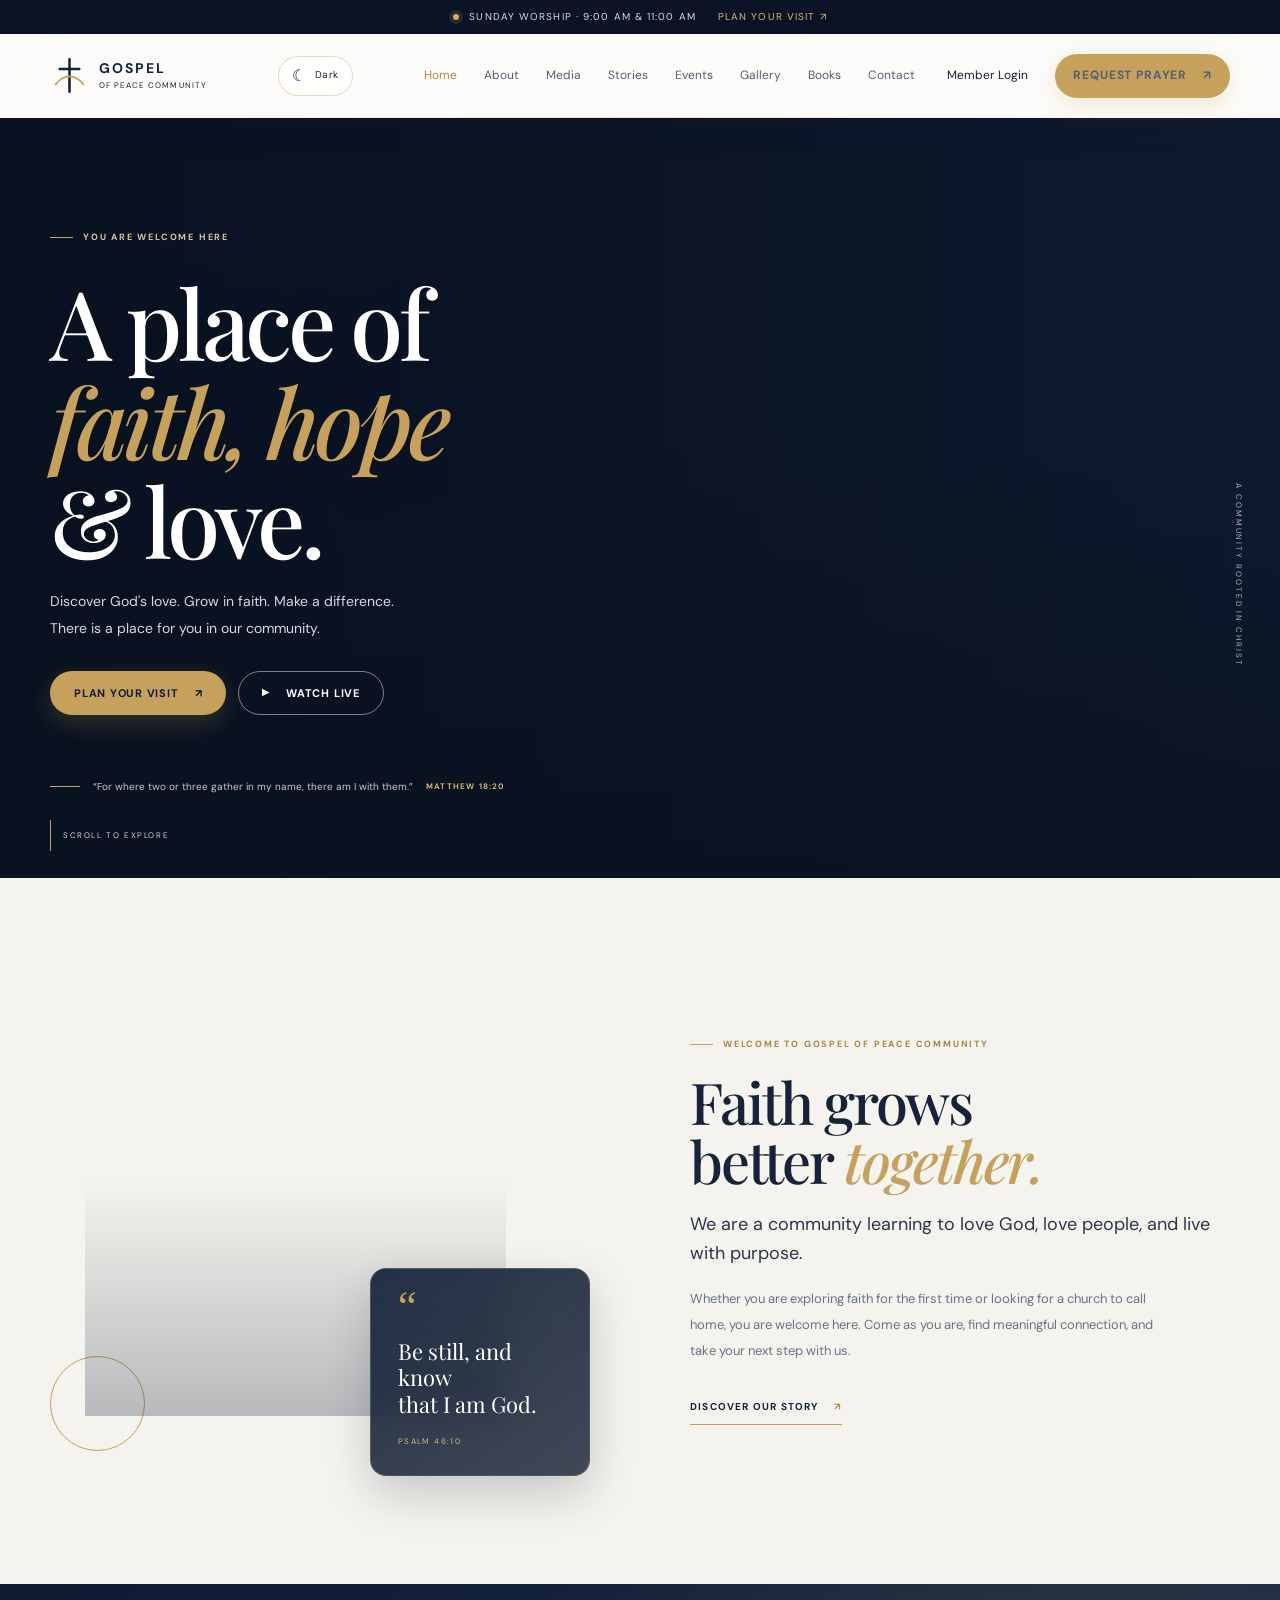
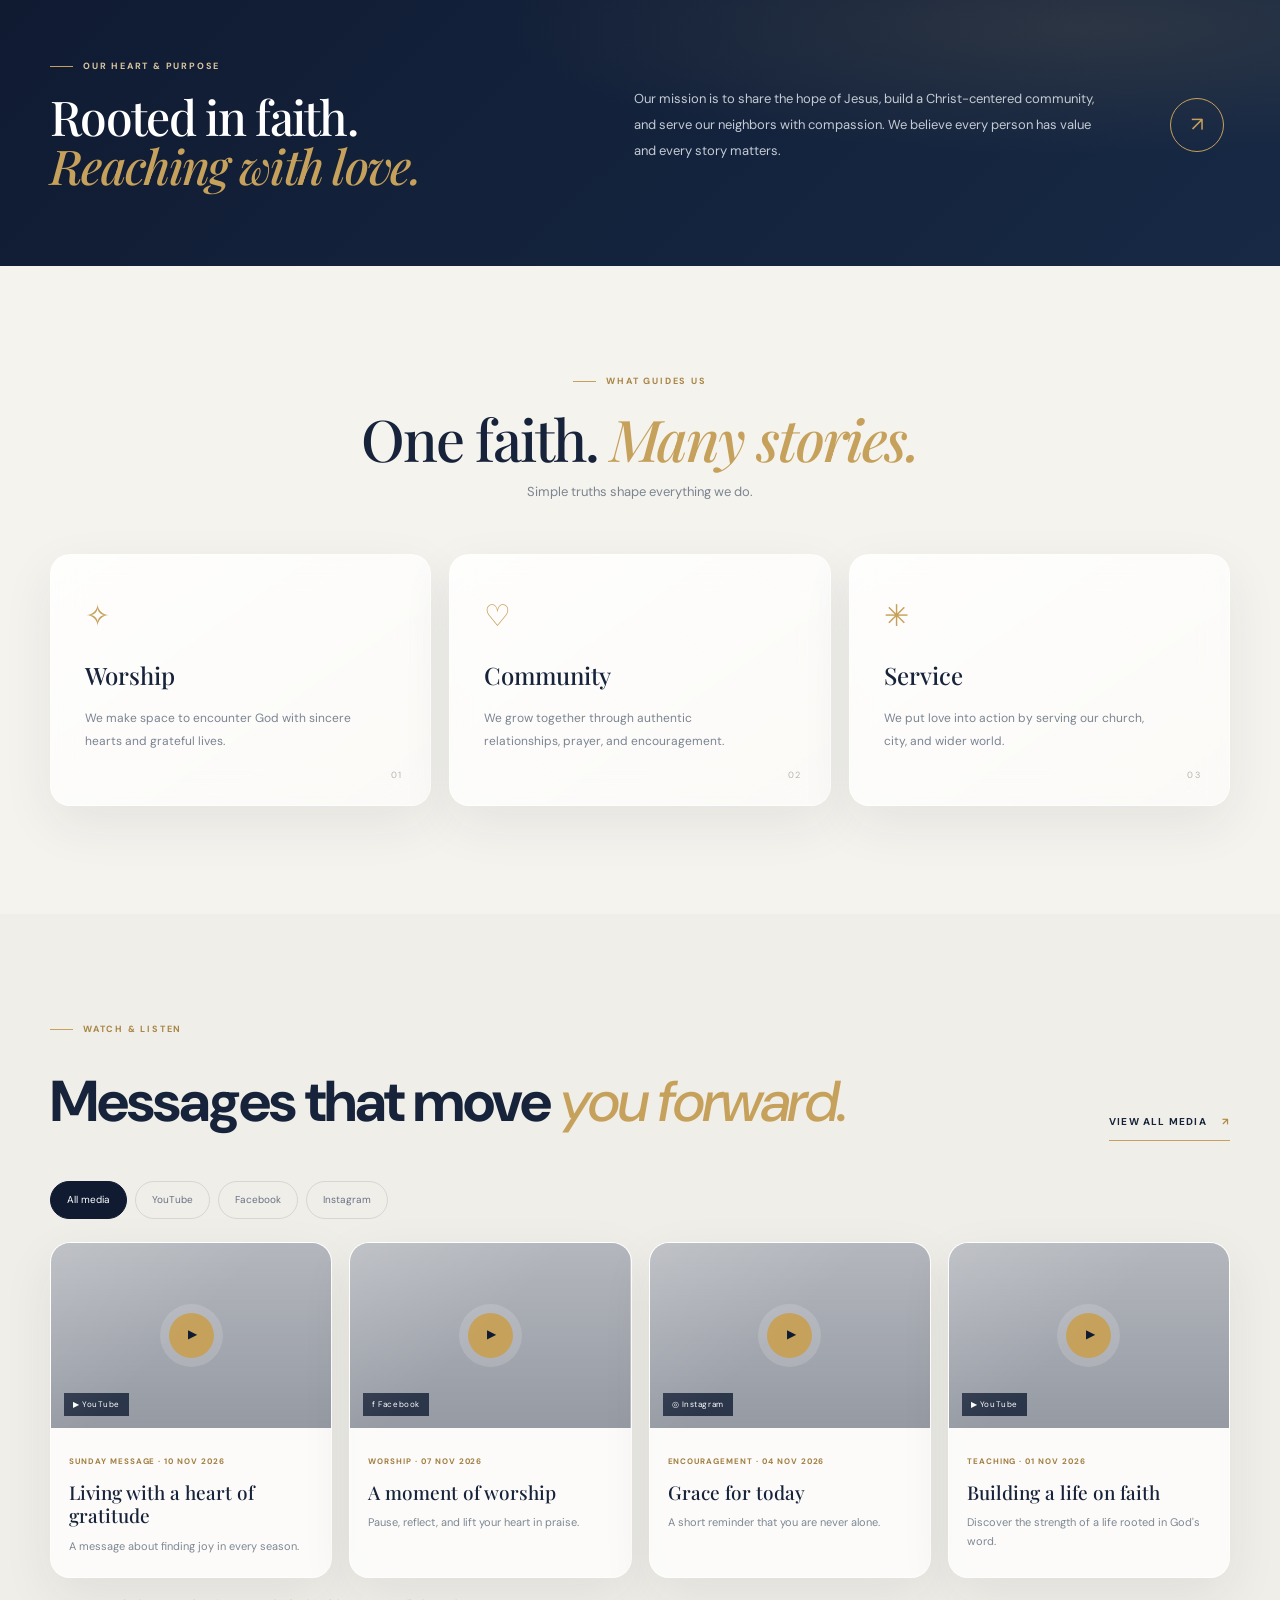
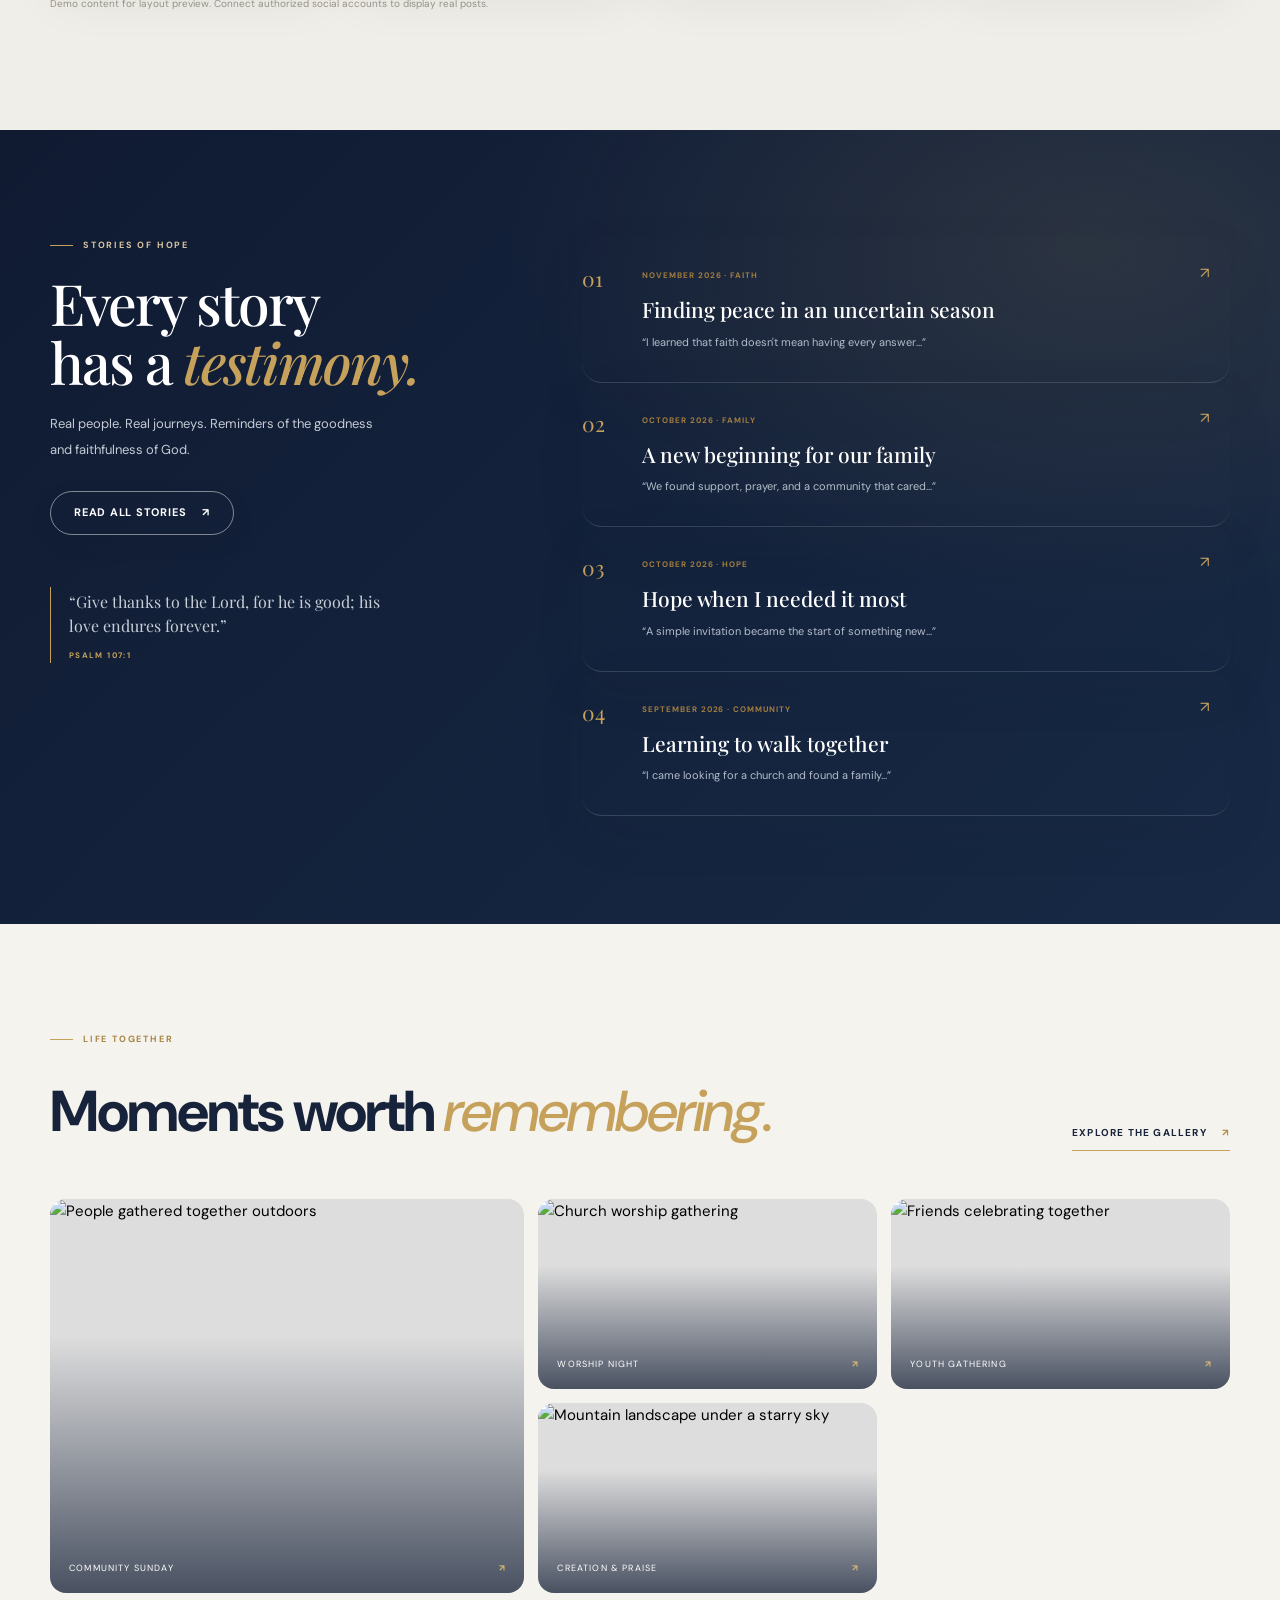
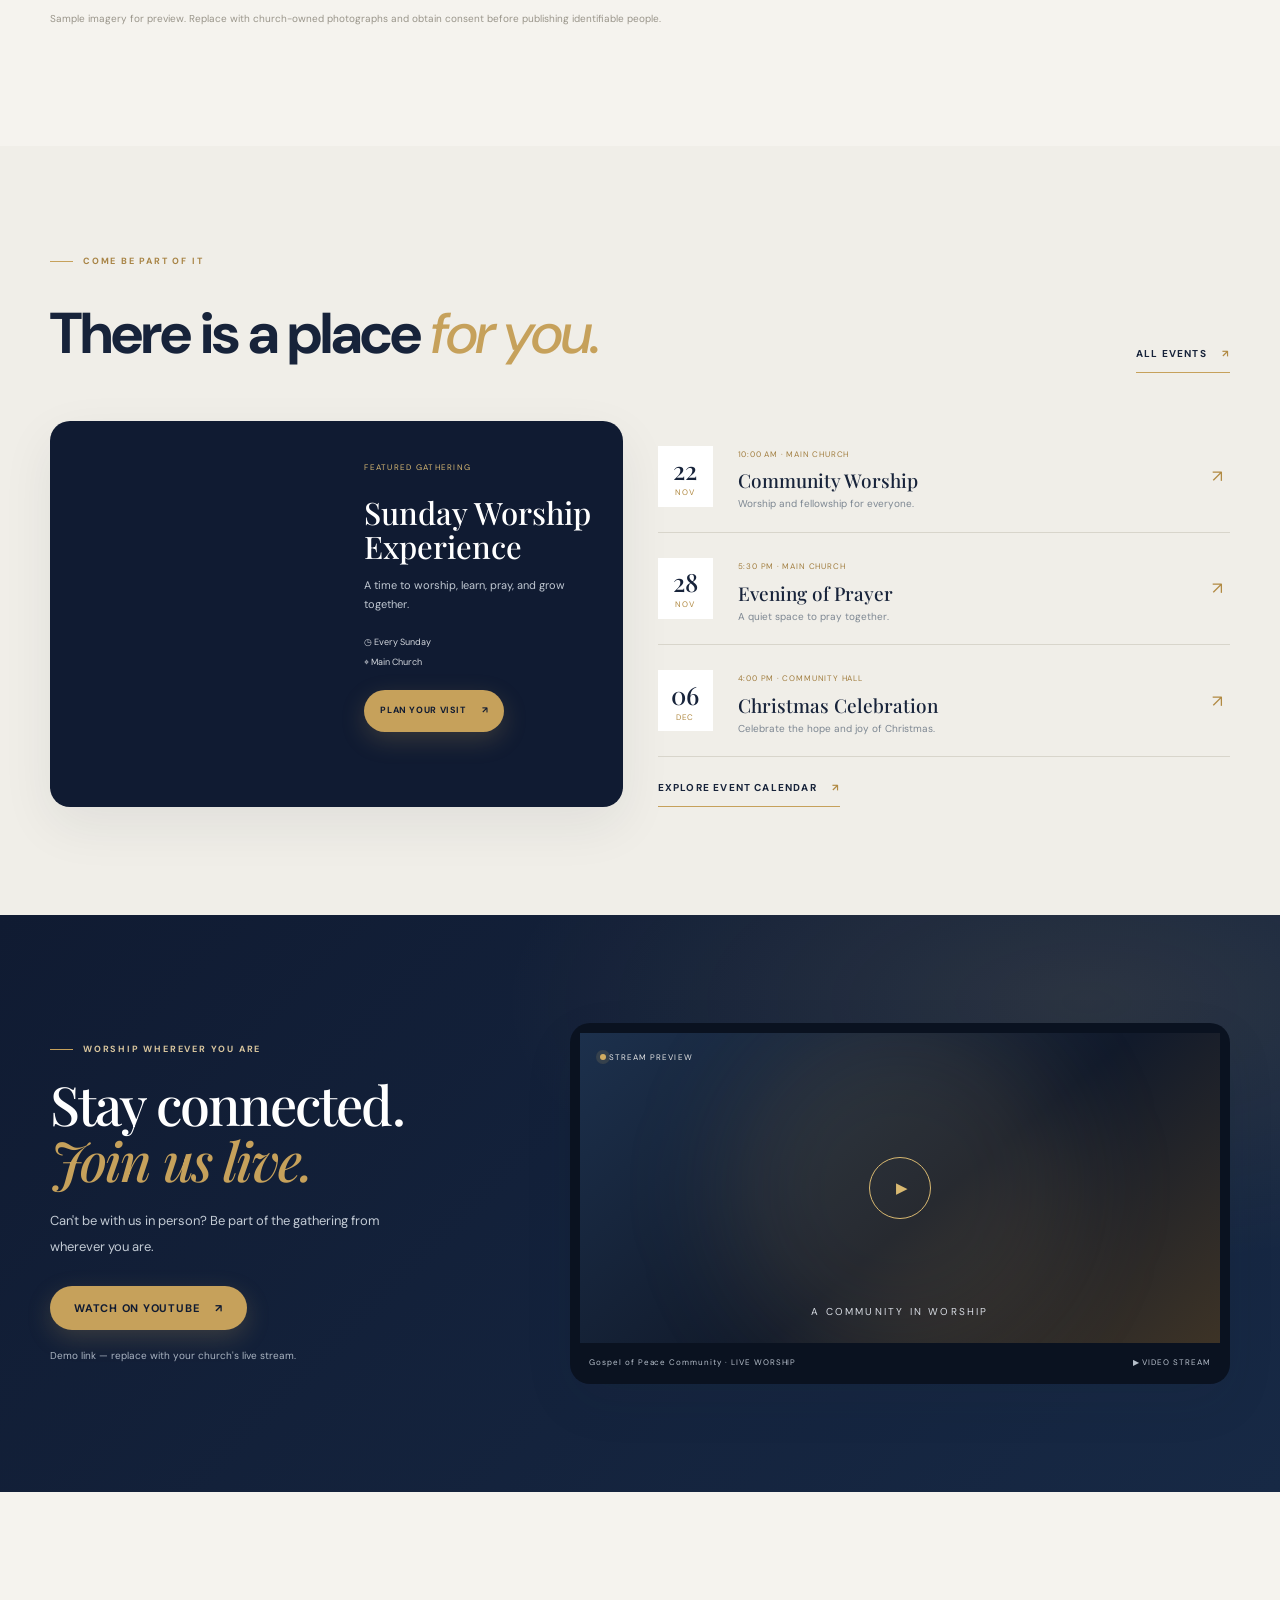
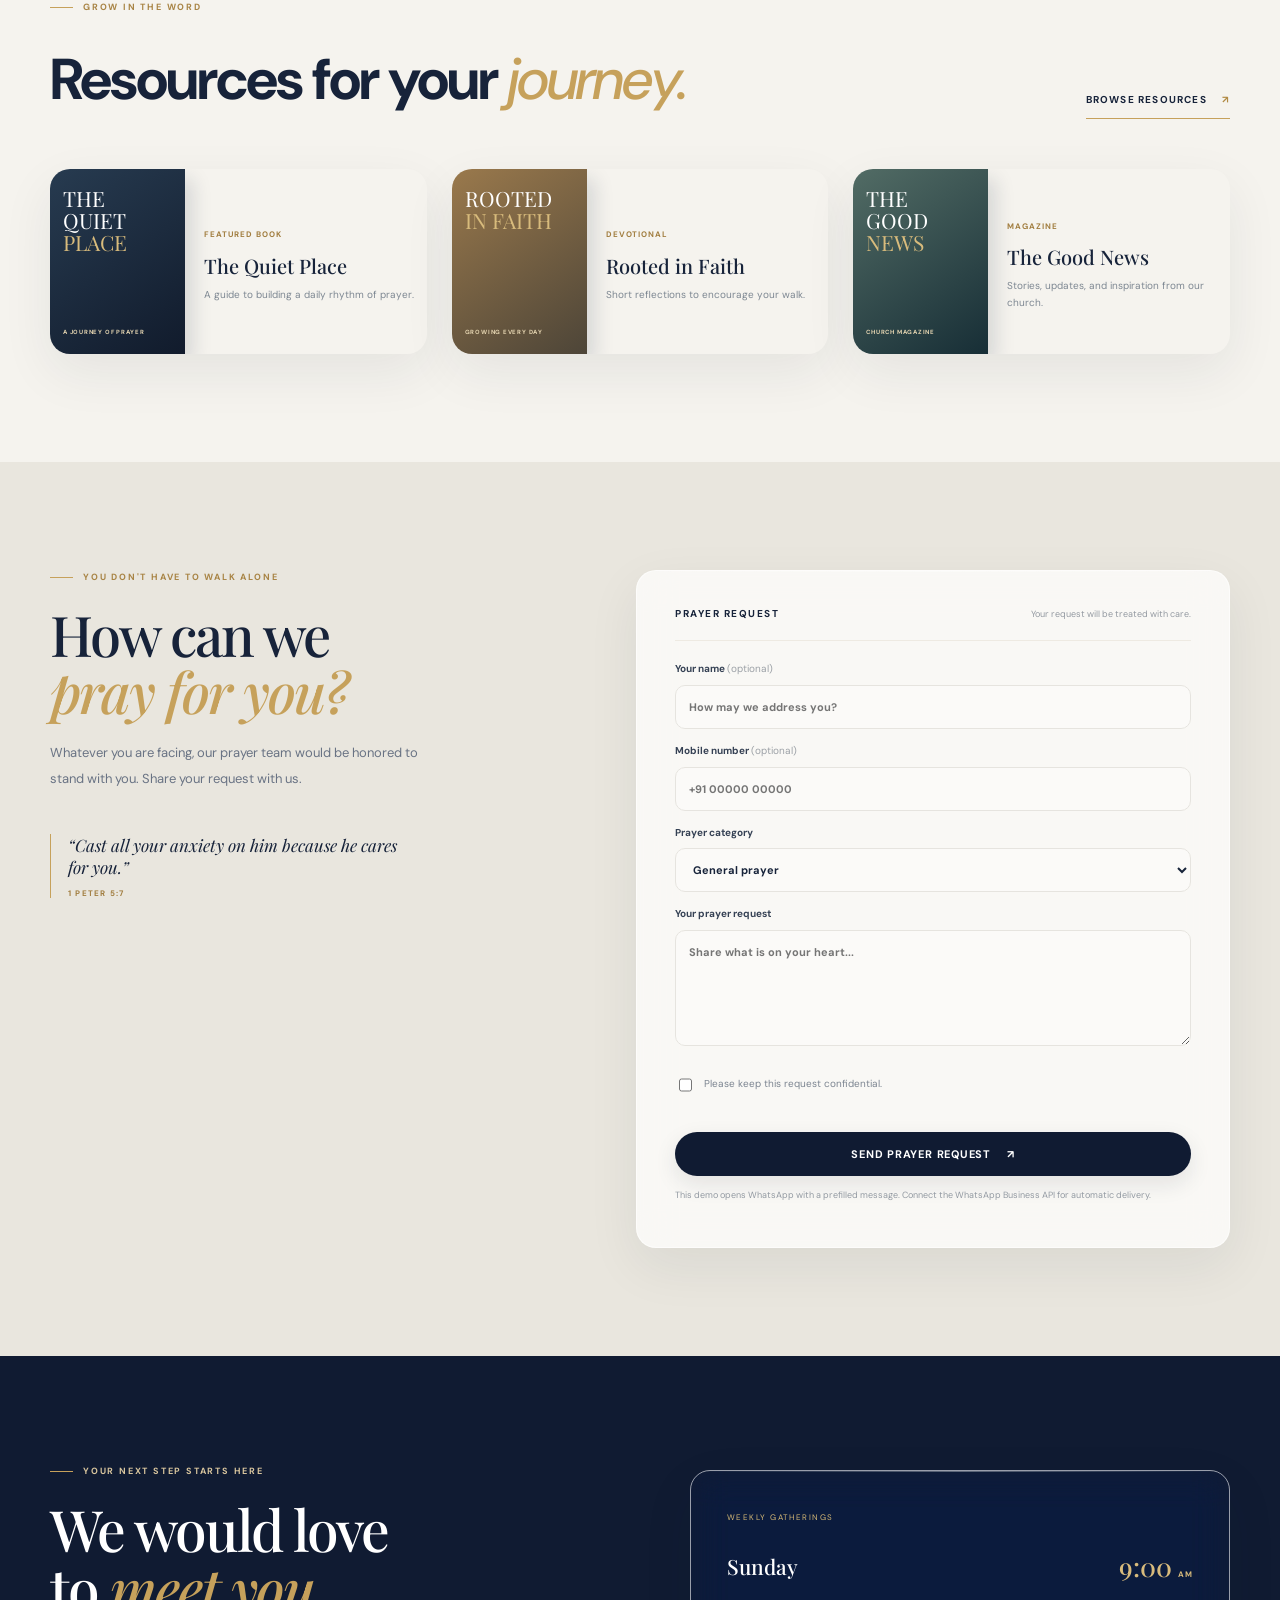
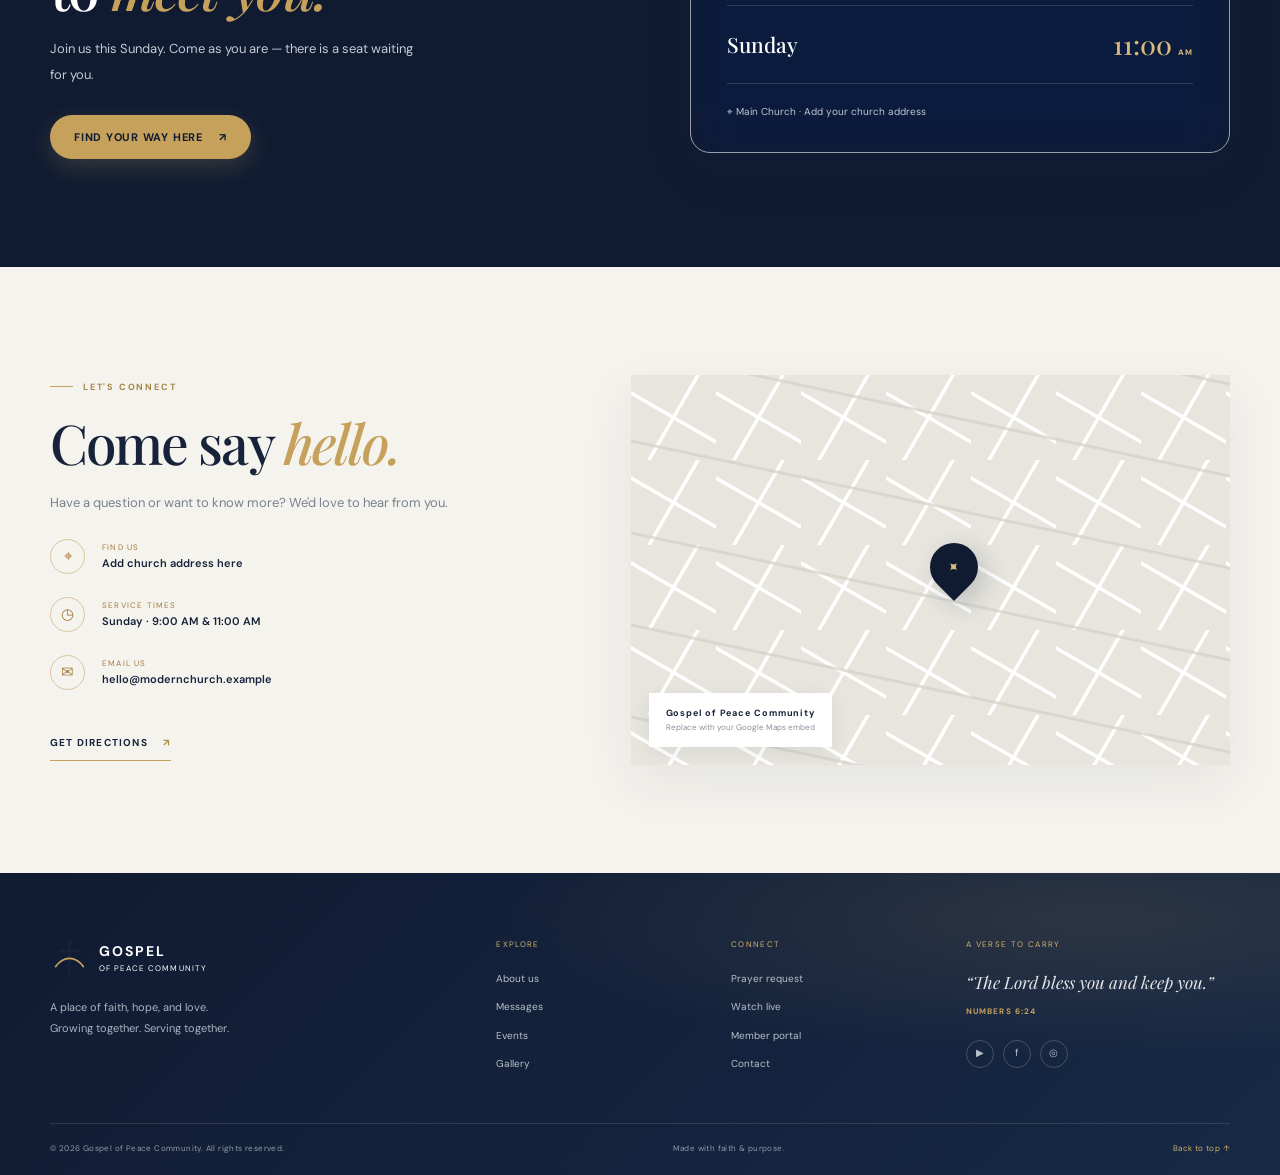
==== index.html @ effeafdc "Keep homepage book details on the homepage and correct About anchor" ====
<!DOCTYPE html>
<html lang="en">
<head>
  <meta charset="UTF-8" />
  <meta name="viewport" content="width=device-width, initial-scale=1.0" />
  <meta name="theme-color" content="#101b32" />
  <meta name="description" content="Gospel of Peace Community — A place of faith, hope and love." />
  <title>Gospel of Peace Community | A Place of Faith, Hope & Love</title>
  <link rel="preconnect" href="https://fonts.googleapis.com">
  <link rel="preconnect" href="https://fonts.gstatic.com" crossorigin>
  <link href="https://fonts.googleapis.com/css2?family=DM+Sans:wght@400;500;600;700&family=Playfair+Display:wght@500;600;700&display=swap" rel="stylesheet">
  <link rel="stylesheet" href="styles.css" />
  <link rel="stylesheet" href="events.css" />
</head>
<body>
  <a class="skip-link" href="#main-content">Skip to content</a>
  <div class="announcement">
    <span class="live-dot"></span> Sunday Worship · 9:00 AM & 11:00 AM
    <a href="#visit">Plan your visit <span aria-hidden="true">↗</span></a>
  </div>
  <header class="site-header" id="top">
    <a class="brand" href="#home" aria-label="Gospel of Peace Community home">
      <span class="brand-mark">
        <svg viewBox="0 0 48 48" role="img" aria-label="Gospel of Peace Community mark">
          <path d="M24 4v40M12 16h24" stroke="currentColor" stroke-width="3.2" stroke-linecap="round"/>
          <path d="M7 35c5-7 11-10 17-10s12 3 17 10" fill="none" stroke="#c6a15b" stroke-width="2.2" stroke-linecap="round"/>
        </svg>
      </span>
      <span class="brand-copy"><strong>GOSPEL</strong><small>OF PEACE COMMUNITY</small></span>
    </a>
    <div class="header-tools"><button class="theme-toggle" id="themeToggle" type="button" aria-label="Switch to dark mode" aria-pressed="false" title="Switch theme"><span class="theme-icon" aria-hidden="true">☾</span><span class="theme-label">Dark</span></button><button class="menu-toggle" id="menuToggle" aria-label="Open navigation" aria-expanded="false"><span></span><span></span></button></div>
    <nav class="main-nav" id="mainNav">
      <a class="active" href="#home">Home</a>
      <a href="#about">About</a>
      <a href="#media">Media</a>
      <a href="#stories">Stories</a>
      <a href="#events">Events</a>
      <a href="#gallery">Gallery</a>
      <a href="#books">Books</a>
      <a href="#contact">Contact</a>
      <a class="nav-login" href="#member" data-open-member>Member Login</a>
      <a class="btn btn-gold nav-cta" href="#prayer">Request Prayer <span>↗</span></a>
    </nav>
  </header>

  <main id="main-content" tabindex="-1">
    <section class="hero" id="home">
      <div class="hero-image"></div>
      <div class="hero-shade"></div>
      <div class="hero-content container">
        <div class="eyebrow light"><span></span> YOU ARE WELCOME HERE</div>
        <h1>A place of<br><em>faith, hope</em><br>&amp; love.</h1>
        <p>Discover God's love. Grow in faith. Make a difference.<br class="desktop-only"> There is a place for you in our community.</p>
        <div class="hero-actions">
          <a class="btn btn-gold" href="#visit">Plan your visit <span>↗</span></a>
          <a class="btn btn-outline-light" href="#live"><span class="play-small">▶</span> Watch live</a>
        </div>
        <div class="hero-note"><span class="note-line"></span><span>“For where two or three gather in my name, there am I with them.”</span><b>MATTHEW 18:20</b></div>
      </div>
      <div class="hero-side-label">A COMMUNITY ROOTED IN CHRIST</div>
      <a href="#welcome" class="scroll-cue"><span></span> SCROLL TO EXPLORE</a>
    </section>

    <section class="welcome section-pad" id="welcome">
      <div class="container welcome-grid">
        <div class="welcome-visual">
          <div class="welcome-photo"></div>
          <div class="verse-card">
            <span class="quote-mark">“</span>
            <p>Be still, and know<br>that I am God.</p>
            <small>PSALM 46:10</small>
          </div>
          <div class="visual-ring"></div>
        </div>
        <div class="welcome-copy">
          <div class="eyebrow"><span></span> WELCOME TO Gospel of Peace Community</div>
          <h2>Faith grows<br>better <em>together.</em></h2>
          <p class="lead">We are a community learning to love God, love people, and live with purpose.</p>
          <p>Whether you are exploring faith for the first time or looking for a church to call home, you are welcome here. Come as you are, find meaningful connection, and take your next step with us.</p>
          <a class="text-link" href="our-story.html">Discover our story <span>↗</span></a>
        </div>
      </div>
    </section>

    <section class="mission-band" id="about">
      <div class="container mission-grid">
        <div><div class="eyebrow light"><span></span> OUR HEART & PURPOSE</div><h2>Rooted in faith.<br><em>Reaching with love.</em></h2></div>
        <p>Our mission is to share the hope of Jesus, build a Christ-centered community, and serve our neighbors with compassion. We believe every person has value and every story matters.</p>
        <a class="round-arrow" href="#contact" aria-label="Contact us">↗</a>
      </div>
      <div class="mission-decoration" aria-hidden="true"></div>
    </section>

    <section class="values section-pad">
      <div class="container">
        <div class="section-heading centered">
          <div class="eyebrow"><span></span> WHAT GUIDES US</div>
          <h2>One faith. <em>Many stories.</em></h2>
          <p>Simple truths shape everything we do.</p>
        </div>
        <div class="value-grid">
          <article class="value-card"><div class="value-icon">✧</div><h3>Worship</h3><p>We make space to encounter God with sincere hearts and grateful lives.</p><span>01</span></article>
          <article class="value-card"><div class="value-icon">♡</div><h3>Community</h3><p>We grow together through authentic relationships, prayer, and encouragement.</p><span>02</span></article>
          <article class="value-card"><div class="value-icon">✳</div><h3>Service</h3><p>We put love into action by serving our church, city, and wider world.</p><span>03</span></article>
        </div>
      </div>
    </section>

    <section class="media-section section-pad" id="media">
      <div class="container">
        <div class="section-top">
          <div><div class="eyebrow"><span></span> WATCH & LISTEN</div><h2>Messages that move <em>you forward.</em></h2></div>
          <a class="text-link" href="media.html">View all media <span>↗</span></a>
        </div>
        <div class="filter-row" role="group" aria-label="Filter media">
          <button class="filter-chip selected" data-media-filter="all">All media</button>
          <button class="filter-chip" data-media-filter="YouTube">YouTube</button>
          <button class="filter-chip" data-media-filter="Facebook">Facebook</button>
          <button class="filter-chip" data-media-filter="Instagram">Instagram</button>
        </div>
        <div class="media-grid" id="mediaGrid">
          <article class="media-card" data-platform="YouTube">
            <button class="media-thumb thumb-one" data-video="https://www.youtube.com/embed/jfKfPfyJRdk" aria-label="Play Sunday message"><span class="play-button">▶</span><span class="platform-tag">▶ YouTube</span></button>
            <div class="media-info"><small> SUNDAY MESSAGE · 10 NOV 2026</small><h3>Living with a heart of gratitude</h3><p>A message about finding joy in every season.</p></div>
          </article>
          <article class="media-card" data-platform="Facebook">
            <button class="media-thumb thumb-two" data-video="https://www.youtube.com/embed/ysz5S6PUM-U" aria-label="Play worship moment"><span class="play-button">▶</span><span class="platform-tag">f Facebook</span></button>
            <div class="media-info"><small> WORSHIP · 07 NOV 2026</small><h3>A moment of worship</h3><p>Pause, reflect, and lift your heart in praise.</p></div>
          </article>
          <article class="media-card" data-platform="Instagram">
            <button class="media-thumb thumb-three" data-video="https://www.youtube.com/embed/ScMzIvxBSi4" aria-label="Play weekly encouragement"><span class="play-button">▶</span><span class="platform-tag">◎ Instagram</span></button>
            <div class="media-info"><small>ENCOURAGEMENT · 04 NOV 2026</small><h3>Grace for today</h3><p>A short reminder that you are never alone.</p></div>
          </article>
          <article class="media-card" data-platform="YouTube">
            <button class="media-thumb thumb-four" data-video="https://www.youtube.com/embed/aqz-KE-bpKQ" aria-label="Play faith message"><span class="play-button">▶</span><span class="platform-tag">▶ YouTube</span></button>
            <div class="media-info"><small>TEACHING · 01 NOV 2026</small><h3>Building a life on faith</h3><p>Discover the strength of a life rooted in God's word.</p></div>
          </article>
        </div>
        <p class="demo-note">Demo content for layout preview. Connect authorized social accounts to display real posts.</p>
      </div>
    </section>

    <section class="testimony-section section-pad" id="stories">
      <div class="container testimony-grid">
        <div class="testimony-intro">
          <div class="eyebrow light"><span></span> STORIES OF HOPE</div>
          <h2>Every story<br>has a <em>testimony.</em></h2>
          <p>Real people. Real journeys. Reminders of the goodness and faithfulness of God.</p>
          <a class="btn btn-outline-light" href="testimonies.html">Read all stories <span>↗</span></a>
          <div class="testimony-verse">“Give thanks to the Lord, for he is good; his love endures forever.”<b>PSALM 107:1</b></div>
        </div>
        <div class="story-list">
          <a class="story-card" href="#stories" data-home-story="peace-in-uncertainty" aria-label="Read full story: peace in uncertainty"><div class="story-number">01</div><div><small>NOVEMBER 2026 · FAITH</small><h3>Finding peace in an uncertain season</h3><p>“I learned that faith doesn't mean having every answer...”</p></div><span class="story-arrow">↗</span></a>
          <a class="story-card" href="#stories" data-home-story="new-family-beginning" aria-label="Read full story: new family beginning"><div class="story-number">02</div><div><small>OCTOBER 2026 · FAMILY</small><h3>A new beginning for our family</h3><p>“We found support, prayer, and a community that cared...”</p></div><span class="story-arrow">↗</span></a>
          <a class="story-card" href="#stories" data-home-story="hope-at-right-time" aria-label="Read full story: hope at right time"><div class="story-number">03</div><div><small>OCTOBER 2026 · HOPE</small><h3>Hope when I needed it most</h3><p>“A simple invitation became the start of something new...”</p></div><span class="story-arrow">↗</span></a>
          <a class="story-card" href="#stories" data-home-story="walking-together" aria-label="Read full story: walking together"><div class="story-number">04</div><div><small>SEPTEMBER 2026 · COMMUNITY</small><h3>Learning to walk together</h3><p>“I came looking for a church and found a family...”</p></div><span class="story-arrow">↗</span></a>
        </div>
      </div>
    </section>

    <section class="gallery-section section-pad" id="gallery">
      <div class="container">
        <div class="section-top"><div><div class="eyebrow"><span></span> LIFE TOGETHER</div><h2>Moments worth <em>remembering.</em></h2></div><a class="text-link" href="gallery.html">Explore the gallery <span>↗</span></a></div>
        <div class="gallery-grid">
          <button class="gallery-item gallery-large" data-image="https://images.unsplash.com/photo-1511632765486-a01980e01a18?auto=format&fit=crop&w=1400&q=85" aria-label="Open community gathering photo"><img src="https://images.unsplash.com/photo-1511632765486-a01980e01a18?auto=format&fit=crop&w=1000&q=85" alt="People gathered together outdoors"><span>COMMUNITY SUNDAY <b>↗</b></span></button>
          <button class="gallery-item" data-image="https://images.unsplash.com/photo-1507692049790-de58290a4334?auto=format&fit=crop&w=1400&q=85" aria-label="Open worship photo"><img src="https://images.unsplash.com/photo-1507692049790-de58290a4334?auto=format&fit=crop&w=800&q=85" alt="Church worship gathering"><span>WORSHIP NIGHT <b>↗</b></span></button>
          <button class="gallery-item" data-image="https://images.unsplash.com/photo-1517486808906-6ca8b3f04846?auto=format&fit=crop&w=1400&q=85" aria-label="Open youth gathering photo"><img src="https://images.unsplash.com/photo-1517486808906-6ca8b3f04846?auto=format&fit=crop&w=800&q=85" alt="Friends celebrating together"><span>YOUTH GATHERING <b>↗</b></span></button>
          <button class="gallery-item" data-image="https://images.unsplash.com/photo-1519681393784-d120267933ba?auto=format&fit=crop&w=1400&q=85" aria-label="Open nature photo"><img src="https://images.unsplash.com/photo-1519681393784-d120267933ba?auto=format&fit=crop&w=800&q=85" alt="Mountain landscape under a starry sky"><span>CREATION & PRAISE <b>↗</b></span></button>
        </div>
        <p class="demo-note">Sample imagery for preview. Replace with church-owned photographs and obtain consent before publishing identifiable people.</p>
      </div>
    </section>

    <section class="events-section section-pad" id="events">
      <div class="container">
        <div class="section-top"><div><div class="eyebrow"><span></span> COME BE PART OF IT</div><h2>There is a place <em>for you.</em></h2></div><a class="text-link" href="events.html">All events <span>↗</span></a></div>
        <div class="events-layout">
          <div class="featured-event" data-event-title="Sunday Worship Experience" role="button" tabindex="0" aria-label="View event details: Sunday Worship Experience">
            <div class="event-image"></div><div class="event-feature-content"><span class="event-label">FEATURED GATHERING</span><h3>Sunday Worship<br>Experience</h3><p>A time to worship, learn, pray, and grow together.</p><div class="event-meta"><span>◷ Every Sunday</span><span>⌖ Main Church</span></div><a class="btn btn-gold" href="#visit">Plan your visit <span>↗</span></a></div>
          </div>
          <div class="event-list">
            <article class="event-row" data-event-title="Community Worship" role="button" tabindex="0" aria-label="View event details: Community Worship"><div class="date-block"><b>22</b><small>NOV</small></div><div><small>10:00 AM · MAIN CHURCH</small><h3>Community Worship</h3><p>Worship and fellowship for everyone.</p></div><span class="event-row-open" aria-hidden="true">↗</span></article>
            <article class="event-row" data-event-title="Evening of Prayer" role="button" tabindex="0" aria-label="View event details: Evening of Prayer"><div class="date-block"><b>28</b><small>NOV</small></div><div><small>5:30 PM · MAIN CHURCH</small><h3>Evening of Prayer</h3><p>A quiet space to pray together.</p></div><span class="event-row-open" aria-hidden="true">↗</span></article>
            <article class="event-row" data-event-title="Christmas Celebration" role="button" tabindex="0" aria-label="View event details: Christmas Celebration"><div class="date-block"><b>06</b><small>DEC</small></div><div><small>4:00 PM · COMMUNITY HALL</small><h3>Christmas Celebration</h3><p>Celebrate the hope and joy of Christmas.</p></div><span class="event-row-open" aria-hidden="true">↗</span></article>
            <a class="text-link event-calendar-link" href="events.html">Explore event calendar <span>↗</span></a>
          </div>
        </div>
      </div>
    </section>

    <section class="live-section section-pad" id="live">
      <div class="container live-grid">
        <div class="live-copy"><div class="eyebrow light"><span></span> WORSHIP WHEREVER YOU ARE</div><h2>Stay connected.<br><em>Join us live.</em></h2><p>Can't be with us in person? Be part of the gathering from wherever you are.</p><a class="btn btn-gold" href="https://www.youtube.com/" target="_blank" rel="noopener">Watch on YouTube <span>↗</span></a><small class="demo-note">Demo link — replace with your church's live stream.</small></div>
        <div class="live-player"><div class="live-screen"><div class="live-screen-glow"></div><div class="live-play">▶</div><span class="live-status"><i></i> STREAM PREVIEW</span><span class="screen-caption">A COMMUNITY IN WORSHIP</span></div><div class="player-footer"><span>Gospel of Peace Community · LIVE WORSHIP</span><span>▶ VIDEO STREAM</span></div></div>
      </div>
    </section>

    <section class="publications-section section-pad" id="books">
      <div class="container">
        <div class="section-top"><div><div class="eyebrow"><span></span> GROW IN THE WORD</div><h2>Resources for your <em>journey.</em></h2></div><a class="text-link" href="books.html">Browse resources <span>↗</span></a></div>
        <div class="book-grid">
          <a class="book-card" href="#books" data-home-book="quiet-place" aria-label="View full details for quiet place"><div class="book-cover cover-one"><span>THE<br>QUIET<br><i>PLACE</i></span><small>A JOURNEY OF PRAYER</small></div><div><small>FEATURED BOOK</small><h3>The Quiet Place</h3><p>A guide to building a daily rhythm of prayer.</p></div></a>
          <a class="book-card" href="#books" data-home-book="rooted-in-faith" aria-label="View full details for rooted in faith"><div class="book-cover cover-two"><span>ROOTED<br><i>IN FAITH</i></span><small>GROWING EVERY DAY</small></div><div><small>DEVOTIONAL</small><h3>Rooted in Faith</h3><p>Short reflections to encourage your walk.</p></div></a>
          <a class="book-card" href="#books" data-home-book="the-good-news" aria-label="View full details for the good news"><div class="book-cover cover-three"><span>THE<br>GOOD<br><i>NEWS</i></span><small>CHURCH MAGAZINE</small></div><div><small>MAGAZINE</small><h3>The Good News</h3><p>Stories, updates, and inspiration from our church.</p></div></a>
        </div>
      </div>
    </section>

    <section class="prayer-section section-pad" id="prayer">
      <div class="container prayer-grid">
        <div><div class="eyebrow"><span></span> YOU DON'T HAVE TO WALK ALONE</div><h2>How can we<br><em>pray for you?</em></h2><p>Whatever you are facing, our prayer team would be honored to stand with you. Share your request with us.</p><div class="prayer-scripture">“Cast all your anxiety on him because he cares for you.”<b>1 PETER 5:7</b></div></div>
        <form class="prayer-form" id="prayerForm">
          <div class="form-heading"><span>PRAYER REQUEST</span><small>Your request will be treated with care.</small></div>
          <label>Your name <span>(optional)</span><input name="name" type="text" placeholder="How may we address you?"></label>
          <label>Mobile number <span>(optional)</span><input name="phone" type="tel" placeholder="+91 00000 00000"></label>
          <label>Prayer category<select name="category"><option>General prayer</option><option>Family</option><option>Health</option><option>Guidance</option><option>Thanksgiving</option><option>Other</option></select></label>
          <label>Your prayer request<textarea name="message" required rows="4" placeholder="Share what is on your heart..."></textarea></label>
          <label class="check-label"><input type="checkbox" name="confidential"> Please keep this request confidential.</label>
          <button class="btn btn-dark form-submit" type="submit">Send prayer request <span>↗</span></button>
          <small class="form-privacy">This demo opens WhatsApp with a prefilled message. Connect the WhatsApp Business API for automatic delivery.</small>
          <div class="form-feedback" id="prayerFeedback" role="status"></div>
        </form>
      </div>
    </section>

    <section class="visit-section section-pad" id="visit">
      <div class="container visit-grid">
        <div><div class="eyebrow light"><span></span> YOUR NEXT STEP STARTS HERE</div><h2>We would love<br>to <em>meet you.</em></h2><p>Join us this Sunday. Come as you are — there is a seat waiting for you.</p><a class="btn btn-gold" href="#contact">Find your way here <span>↗</span></a></div>
        <div class="service-card"><small>WEEKLY GATHERINGS</small><div class="service-time"><b>Sunday</b><strong>9:00 <i>AM</i></strong></div><div class="service-time"><b>Sunday</b><strong>11:00 <i>AM</i></strong></div><div class="service-location">⌖ Main Church · Add your church address</div></div>
      </div>
    </section>

    <section class="contact-section section-pad" id="contact">
      <div class="container contact-grid">
        <div><div class="eyebrow"><span></span> LET'S CONNECT</div><h2>Come say <em>hello.</em></h2><p>Have a question or want to know more? We'd love to hear from you.</p><div class="contact-detail"><span>⌖</span><div><small>FIND US</small><b>Add church address here</b></div></div><div class="contact-detail"><span>◷</span><div><small>SERVICE TIMES</small><b>Sunday · 9:00 AM & 11:00 AM</b></div></div><div class="contact-detail"><span>✉</span><div><small>EMAIL US</small><b>hello@modernchurch.example</b></div></div><a class="text-link" href="https://maps.google.com/" target="_blank" rel="noopener">Get directions <span>↗</span></a></div>
        <div class="map-placeholder"><div class="map-lines"></div><div class="map-pin">✦</div><div class="map-label"><b>Gospel of Peace Community</b><small>Replace with your Google Maps embed</small></div></div>
      </div>
    </section>
  </main>

  <footer class="site-footer">
    <div class="container footer-main">
      <div class="footer-brand"><a class="brand brand-light" href="#home"><span class="brand-mark"><svg viewBox="0 0 48 48"><path d="M24 4v40M12 16h24" stroke="currentColor" stroke-width="3.2" stroke-linecap="round"/><path d="M7 35c5-7 11-10 17-10s12 3 17 10" fill="none" stroke="#c6a15b" stroke-width="2.2" stroke-linecap="round"/></svg></span><span class="brand-copy"><strong>GOSPEL</strong><small>OF PEACE COMMUNITY</small></span></a><p>A place of faith, hope, and love.<br>Growing together. Serving together.</p></div>
      <div><small class="footer-heading">EXPLORE</small><a href="#about">About us</a><a href="#media">Messages</a><a href="#events">Events</a><a href="#gallery">Gallery</a></div>
      <div><small class="footer-heading">CONNECT</small><a href="#prayer">Prayer request</a><a href="#live">Watch live</a><a href="#member" data-open-member>Member portal</a><a href="#contact">Contact</a></div>
      <div><small class="footer-heading">A VERSE TO CARRY</small><p class="footer-verse">“The Lord bless you and keep you.”</p><b class="verse-ref">NUMBERS 6:24</b><div class="social-links"><a href="#" aria-label="YouTube">▶</a><a href="#" aria-label="Facebook">f</a><a href="#" aria-label="Instagram">◎</a></div></div>
    </div>
    <div class="container footer-bottom"><span>© 2026 Gospel of Peace Community. All rights reserved.</span><span>Made with faith & purpose.</span><a href="#top">Back to top ↑</a></div>
  </footer>

  <div class="modal" id="videoModal" aria-hidden="true"><div class="modal-backdrop" data-close-modal></div><div class="modal-panel video-panel" role="dialog" aria-modal="true" aria-label="Video player"><button class="modal-close" data-close-modal aria-label="Close">×</button><div class="video-frame" id="videoFrame"></div></div></div>
  <div class="modal" id="imageModal" aria-hidden="true"><div class="modal-backdrop" data-close-modal></div><div class="modal-panel image-panel" role="dialog" aria-modal="true" aria-label="Gallery image"><button class="modal-close" data-close-modal aria-label="Close">×</button><img id="largeImage" src="" alt="Expanded gallery image"></div></div>
  <div class="modal" id="memberModal" aria-hidden="true"><div class="modal-backdrop" data-close-modal></div><div class="modal-panel member-panel" role="dialog" aria-modal="true" aria-label="Member portal"><button class="modal-close" data-close-modal aria-label="Close">×</button><div class="eyebrow"><span></span> Gospel of Peace Community COMMUNITY</div><h2>Welcome <em>home.</em></h2><div class="member-tabs"><button class="selected" data-member-tab="login">Sign in</button><button data-member-tab="register">Create account</button></div><form id="memberForm"><label id="memberNameWrap" class="hidden">Full name<input type="text" name="memberName" placeholder="Your full name"></label><label>Email address<input type="email" required placeholder="you@example.com"></label><label>Password<input type="password" required placeholder="At least 8 characters"></label><button class="btn btn-dark form-submit" type="submit" id="memberSubmit">Sign in</button><p class="form-privacy" id="memberMessage">Member access is a design preview. Connect secure authentication before launch.</p></form></div></div>
  <div class="toast" id="toast" role="status"></div>

  <dialog class="event-dialog" id="eventDialog" aria-labelledby="eventDialogTitle">
    <div class="event-dialog-head"><div><span id="eventDialogCategory"></span><h2 id="eventDialogTitle">Event details</h2></div><button type="button" class="modal-close" id="closeEventDialog" aria-label="Close event details">×</button></div>
    <div class="event-dialog-body"><div class="event-detail-meta"><span id="eventDialogDate"></span><span id="eventDialogTime"></span><span id="eventDialogVenue"></span></div><p id="eventDialogDescription"></p><div class="event-dialog-note" id="eventDialogNote"></div></div>
    <div class="event-dialog-footer"><a class="btn btn-gold" href="#contact">Ask about this event <span>↗</span></a></div>
  </dialog>
  <dialog class="event-dialog" id="homeTestimonyDialog" aria-labelledby="homeTestimonyTitle">
    <div class="event-dialog-head"><div><span id="homeTestimonyMeta"></span><h2 id="homeTestimonyTitle">Testimony</h2></div><button type="button" class="modal-close" id="closeHomeTestimony" aria-label="Close testimony">×</button></div>
    <div class="event-dialog-body"><p id="homeTestimonyQuote" class="home-testimony-quote"></p><p id="homeTestimonyBody"></p><div class="event-dialog-note" id="homeTestimonyAuthor"></div></div>
    <div class="event-dialog-footer"><a class="btn btn-gold" href="testimonies.html">Explore all stories <span>↗</span></a></div>
  </dialog>
  <dialog class="home-book-dialog" id="homeBookDialog" aria-labelledby="homeBookTitle">
    <div class="home-book-dialog-head"><span id="homeBookCategory"></span><button type="button" class="home-book-close" id="closeHomeBook" aria-label="Close book details">×</button></div>
    <div class="home-book-dialog-body"><div class="home-book-dialog-cover" id="homeBookCover">✧</div><div><h2 id="homeBookTitle">Publication</h2><p class="home-book-author" id="homeBookAuthor"></p><p id="homeBookDescription"></p><p class="home-book-access" id="homeBookAccess"></p><a class="btn btn-gold" href="books.html">Browse all books <span>↗</span></a></div></div>
  </dialog>
  <script src="books-data.js"></script>
  <script src="testimonies-data.js"></script>
  <script src="home-books.js"></script>
  <script src="app.js"></script>
  <script src="home-testimony.js"></script>
  <script src="events-data.js"></script>
  <script src="event-preview.js"></script>
</body>
</html>
---- styles.css ----
*{box-sizing:border-box}html{scroll-behavior:smooth;scroll-padding-top:92px}body{margin:0;background:#f7f6f2;color:#17233a;font-family:"DM Sans",sans-serif;font-size:15px;line-height:1.65}a{color:inherit;text-decoration:none}button,input,textarea,select{font:inherit}button{cursor:pointer}.container{width:min(1180px,calc(100% - 48px));margin:auto}.section-pad{padding:108px 0}.announcement{height:34px;background:#0b1426;color:#d7dbe3;display:flex;justify-content:center;align-items:center;gap:10px;font-size:10px;letter-spacing:.11em;text-transform:uppercase}.announcement a{color:#d6b875;margin-left:12px}.live-dot,.live-status i{width:6px;height:6px;border-radius:50%;background:#d2ad61;display:inline-block;box-shadow:0 0 0 4px #d2ad6124}.site-header{height:84px;background:#fff;display:flex;align-items:center;justify-content:space-between;padding:0 max(24px,calc((100vw - 1180px)/2));position:sticky;top:0;z-index:50;box-shadow:0 8px 30px #101b3209}.brand{display:flex;align-items:center;gap:10px;color:#17233a}.brand-mark{width:39px;height:39px;display:block;color:#17233a}.brand-mark svg{width:100%;height:100%}.brand-copy{display:flex;flex-direction:column;line-height:1.05;letter-spacing:.18em}.brand-copy strong{font-size:14px}.brand-copy small{font-size:9px;letter-spacing:.38em;margin-top:5px}.main-nav{display:flex;align-items:center;gap:27px}.main-nav>a{font-size:12px;color:#536071;transition:.2s}.main-nav>a:hover,.main-nav>a.active{color:#b18a43}.main-nav .nav-login{margin-left:5px;color:#17233a}.btn{min-height:48px;padding:0 23px;display:inline-flex;align-items:center;justify-content:center;gap:16px;border:1px solid transparent;font-size:11px;font-weight:700;letter-spacing:.07em;text-transform:uppercase;transition:transform .25s,background .25s}.btn:hover{transform:translateY(-3px)}.btn-gold{background:#c6a15b;color:#101b32}.btn-gold:hover{background:#d9b971}.btn-dark{background:#101b32;color:#fff}.btn-outline-light{border-color:#ffffff77;color:#fff}.nav-cta{min-height:42px;padding:0 17px}.menu-toggle{display:none;background:none;border:0}.hero{height:min(760px,calc(100vh - 118px));min-height:620px;position:relative;background:#101b32;overflow:hidden;color:#fff}.hero-image{position:absolute;inset:0;background-image:url("https://images.unsplash.com/photo-1438032005730-c779502df39b?auto=format&fit=crop&w=2200&q=90");background-size:cover;background-position:center 45%;transform:scale(1.02);animation:heroZoom 18s ease-in-out infinite alternate}.hero-shade{position:absolute;inset:0;background:linear-gradient(90deg,#0c1729f2 0%,#0c1729d9 42%,#0c17294a 100%),linear-gradient(0deg,#0c1729aa,transparent 50%)}.hero-content{position:relative;z-index:2;padding-top:112px}.eyebrow{font-size:9px;letter-spacing:.2em;font-weight:700;color:#a88445;display:flex;align-items:center;gap:10px;text-transform:uppercase}.eyebrow>span{width:23px;height:1px;background:#c6a15b;display:inline-block}.eyebrow.light{color:#d9c69e}.hero h1,.section-heading h2,.welcome-copy h2,.mission-grid h2,.testimony-intro h2,.live-copy h2,.prayer-grid h2,.visit-grid h2,.contact-grid h2{font-family:"Playfair Display",serif;font-weight:500;letter-spacing:-.045em;line-height:1.03}.hero h1{font-size:clamp(58px,7.5vw,100px);margin:27px 0 20px}.hero h1 em,.section-heading h2 em,.welcome-copy h2 em,.mission-grid h2 em,.testimony-intro h2 em,.live-copy h2 em,.prayer-grid h2 em,.visit-grid h2 em,.contact-grid h2 em,.section-top h2 em{color:#c6a15b;font-weight:500}.hero-content>p{font-size:14px;color:#d4d9e0;line-height:1.9}.hero-actions{display:flex;gap:12px;margin-top:29px}.play-small{font-size:9px}.hero-note{display:flex;align-items:center;gap:13px;margin-top:64px;color:#c8cbd1;font-size:10px}.hero-note b{font-size:8px;letter-spacing:.15em;color:#d4b56f}.note-line{height:1px;width:30px;background:#c6a15b}.hero-side-label{position:absolute;right:35px;top:48%;writing-mode:vertical-rl;letter-spacing:.24em;font-size:8px;color:#ffffffa8}.scroll-cue{position:absolute;bottom:27px;left:max(24px,calc((100vw - 1180px)/2));font-size:8px;letter-spacing:.2em;color:#d2d5da;display:flex;align-items:center;gap:12px}.scroll-cue span{height:31px;width:1px;background:#c6a15b}.welcome-grid{display:grid;grid-template-columns:1fr 1fr;gap:100px;align-items:center}.welcome-visual{height:490px;position:relative}.welcome-photo{position:absolute;left:35px;top:0;width:78%;height:430px;background:url("https://images.unsplash.com/photo-1519491050282-cf00c82424b4?auto=format&fit=crop&w=1100&q=85") center/cover}.welcome-photo:after{content:"";position:absolute;inset:0;background:linear-gradient(0deg,#101b3244,transparent 55%)}.verse-card{position:absolute;right:0;bottom:0;width:220px;background:#101b32;color:white;padding:23px 27px;box-shadow:0 18px 45px #101b3233}.quote-mark{font-family:Georgia;font-size:42px;color:#c6a15b;line-height:.7}.verse-card p{font-family:"Playfair Display";font-size:22px;line-height:1.2;margin:10px 0}.verse-card small{font-size:8px;letter-spacing:.17em;color:#d5b976}.visual-ring{position:absolute;width:95px;height:95px;border:1px solid #c6a15b;left:0;bottom:25px;border-radius:50%;z-index:-1}.welcome-copy h2,.section-top h2,.section-heading h2,.mission-grid h2,.testimony-intro h2,.live-copy h2,.prayer-grid h2,.visit-grid h2,.contact-grid h2{font-size:clamp(38px,4.5vw,58px);margin:20px 0}.welcome-copy .lead{font-size:18px;color:#29384d;line-height:1.6}.welcome-copy>p:not(.lead){color:#697384;max-width:490px;font-size:13px;line-height:2}.text-link{display:inline-flex;align-items:center;gap:15px;margin-top:22px;font-size:10px;font-weight:700;text-transform:uppercase;letter-spacing:.12em;border-bottom:1px solid #c6a15b;padding-bottom:9px}.text-link span{color:#b18a43}.mission-band{position:relative;background:#101b32;color:#fff;padding:75px 0;overflow:hidden}.mission-grid{display:grid;grid-template-columns:1.1fr 1fr 60px;gap:65px;align-items:center;position:relative;z-index:2}.mission-grid h2{font-size:48px;margin:18px 0 0}.mission-grid p{font-size:13px;line-height:2;color:#c4cbd4}.round-arrow{width:54px;height:54px;border:1px solid #c6a15b;border-radius:50%;display:grid;place-items:center;color:#c6a15b;font-size:20px}.mission-decoration{position:absolute;right:6%;top:-100px;font-size:360px;color:#ffffff06}.section-heading.centered{text-align:center}.section-heading.centered .eyebrow{justify-content:center}.section-heading h2{margin-bottom:9px}.section-heading>p{color:#7b8490;font-size:13px}.value-grid{display:grid;grid-template-columns:repeat(3,1fr);gap:18px;margin-top:52px}.value-card{position:relative;background:#fff;padding:36px 34px 40px;min-height:225px;border:1px solid #eeeae1;transition:.3s}.value-card:hover{transform:translateY(-7px);box-shadow:0 20px 45px #17233a0d}.value-icon{font-size:30px;color:#c6a15b}.value-card h3{font-family:"Playfair Display";font-size:24px;font-weight:500;margin:15px 0 7px}.value-card p{font-size:12px;color:#7a8491;line-height:1.9;max-width:280px}.value-card>span{position:absolute;right:28px;bottom:22px;font-size:9px;letter-spacing:.15em;color:#b8b6ae}.media-section{background:#f0eee8}.section-top{display:flex;justify-content:space-between;align-items:end;gap:20px}.section-top h2{margin:17px 0 0}.section-top .text-link{margin-bottom:8px}.filter-row{display:flex;gap:8px;margin:32px 0 23px;flex-wrap:wrap}.filter-chip{border:1px solid #d8d6cf;background:transparent;padding:9px 16px;border-radius:30px;font-size:10px;color:#697384;transition:.2s}.filter-chip.selected,.filter-chip:hover{background:#101b32;border-color:#101b32;color:white}.media-grid{display:grid;grid-template-columns:repeat(4,1fr);gap:17px}.media-card{background:#fff;min-width:0;transition:.25s}.media-card:hover{transform:translateY(-5px);box-shadow:0 15px 40px #17233a12}.media-thumb{height:185px;width:100%;border:0;position:relative;display:grid;place-items:center;background-size:cover;background-position:center}.thumb-one{background-image:linear-gradient(#101b3244,#101b3266),url("https://images.unsplash.com/photo-1507692049790-de58290a4334?auto=format&fit=crop&w=700&q=80")}.thumb-two{background-image:linear-gradient(#101b3244,#101b3266),url("https://images.unsplash.com/photo-1511632765486-a01980e01a18?auto=format&fit=crop&w=700&q=80")}.thumb-three{background-image:linear-gradient(#101b3244,#101b3266),url("https://images.unsplash.com/photo-1517486808906-6ca8b3f04846?auto=format&fit=crop&w=700&q=80")}.thumb-four{background-image:linear-gradient(#101b3244,#101b3266),url("https://images.unsplash.com/photo-1438032005730-c779502df39b?auto=format&fit=crop&w=700&q=80")}.play-button{width:45px;height:45px;display:grid;place-items:center;background:#c6a15b;color:#101b32;border-radius:50%;font-size:12px;padding-left:3px;box-shadow:0 0 0 9px #ffffff25}.platform-tag{position:absolute;left:13px;bottom:12px;background:#101b32c9;color:#fff;padding:5px 9px;font-size:8px;letter-spacing:.07em}.media-info{padding:19px 18px 21px}.media-info small,.story-card small,.book-card small{font-size:8px;letter-spacing:.12em;color:#a17d3f;font-weight:700}.media-info h3{font-family:"Playfair Display";font-size:19px;font-weight:500;line-height:1.25;margin:9px 0}.media-info p{font-size:11px;color:#7d8792;line-height:1.7;margin:0}.demo-note{font-size:10px;color:#99958a;margin-top:18px}.testimony-section{background:#101b32;color:#fff}.testimony-grid{display:grid;grid-template-columns:.8fr 1.2fr;gap:100px}.testimony-intro h2{font-size:57px}.testimony-intro>p{color:#c4cbd4;font-size:13px;line-height:2;max-width:330px;margin-bottom:28px}.testimony-verse{border-left:1px solid #c6a15b;padding:3px 0 3px 18px;margin-top:52px;color:#c8ced6;font-family:"Playfair Display";font-size:16px;line-height:1.5;max-width:340px}.testimony-verse b{display:block;font:700 8px "DM Sans";letter-spacing:.17em;color:#c6a15b;margin-top:12px}.story-card{display:grid;grid-template-columns:40px 1fr 30px;gap:20px;padding:23px 0;border-bottom:1px solid #ffffff25;align-items:start}.story-number{font-family:"Playfair Display";font-size:21px;color:#c6a15b}.story-card h3{font-family:"Playfair Display";font-weight:500;font-size:21px;margin:6px 0}.story-card p{font-size:11px;color:#b3bdca;margin:0 0 8px}.story-card a{font-size:9px;color:#d7b873;text-transform:uppercase;letter-spacing:.1em}.story-arrow{color:#c6a15b}.gallery-grid{display:grid;grid-template-columns:1.4fr 1fr 1fr;grid-template-rows:190px 190px;gap:14px;margin-top:40px}.gallery-item{position:relative;padding:0;border:0;overflow:hidden;background:#ddd;text-align:left}.gallery-item.gallery-large{grid-row:span 2}.gallery-item img{width:100%;height:100%;object-fit:cover;display:block;transition:transform .6s}.gallery-item:hover img{transform:scale(1.06)}.gallery-item:after{content:"";position:absolute;inset:35% 0 0;background:linear-gradient(transparent,#101b32b8)}.gallery-item>span{position:absolute;z-index:1;bottom:17px;left:19px;right:18px;color:white;font-size:9px;letter-spacing:.13em;display:flex;justify-content:space-between}.gallery-item>span b{color:#d9b971}.events-section{background:#f0eee8}.events-layout{display:grid;grid-template-columns:1fr 1fr;gap:35px;margin-top:40px}.featured-event{background:#101b32;color:#fff;display:grid;grid-template-columns:1fr 1fr;min-height:360px}.event-image{background:url("https://images.unsplash.com/photo-1507692049790-de58290a4334?auto=format&fit=crop&w=900&q=85") center/cover}.event-feature-content{padding:32px 28px}.event-label{font-size:8px;letter-spacing:.16em;color:#d7b873}.event-feature-content h3{font:500 31px/1.1 "Playfair Display";margin:18px 0 12px}.event-feature-content p{font-size:11px;color:#c0c8d2;line-height:1.8}.event-meta{display:flex;flex-direction:column;gap:5px;font-size:9px;color:#d5d9df;margin:20px 0}.event-feature-content .btn{min-height:42px;padding:0 15px;font-size:9px}.event-row{display:grid;grid-template-columns:62px 1fr 25px;gap:18px;padding:19px 0;border-bottom:1px solid #d8d5cb;align-items:center}.date-block{width:55px;height:61px;background:#fff;display:flex;flex-direction:column;align-items:center;justify-content:center}.date-block b{font:500 25px "Playfair Display"}.date-block small{font-size:8px;color:#b18a43;letter-spacing:.12em}.event-row>div:nth-child(2)>small{font-size:8px;letter-spacing:.1em;color:#a17d3f}.event-row h3{font:500 19px "Playfair Display";margin:3px 0}.event-row p{font-size:10px;color:#7d8792;margin:0}.event-row>a{font-size:17px;color:#b18a43}.event-calendar-link{margin-top:23px}.live-section{background:#17243b;color:#fff}.live-grid{display:grid;grid-template-columns:.8fr 1.2fr;gap:80px;align-items:center}.live-copy h2{font-size:54px}.live-copy>p{font-size:13px;color:#c2cad4;line-height:2;max-width:340px;margin-bottom:26px}.live-copy .demo-note{display:block;color:#aab4c1}.live-player{background:#0a1220;padding:10px;box-shadow:0 25px 60px #0004}.live-screen{height:310px;position:relative;display:grid;place-items:center;overflow:hidden;background:linear-gradient(140deg,#1c304c,#111a2b 55%,#3d3326)}.live-screen-glow{position:absolute;width:350px;height:350px;border-radius:50%;background:#c6a15b20;filter:blur(50px)}.live-play{position:relative;width:62px;height:62px;border:1px solid #d9b971;border-radius:50%;display:grid;place-items:center;color:#d9b971;padding-left:4px}.live-status{position:absolute;left:20px;top:18px;font-size:8px;letter-spacing:.13em;color:#e7e7e7}.screen-caption{position:absolute;bottom:22px;font-size:10px;letter-spacing:.22em;color:#d8dce3}.player-footer{display:flex;justify-content:space-between;padding:13px 9px 5px;font-size:8px;letter-spacing:.12em;color:#b7c0cb}.book-grid{display:grid;grid-template-columns:repeat(3,1fr);gap:25px;margin-top:42px}.book-card{display:grid;grid-template-columns:135px 1fr;gap:19px;align-items:center}.book-cover{height:185px;box-shadow:8px 10px 18px #17233a22;display:flex;flex-direction:column;justify-content:space-between;padding:18px 13px;color:#fff;font-family:"Playfair Display";font-size:21px;line-height:1.05}.book-cover span i{color:#d8bb7c;font-style:normal}.book-cover small{font:700 6px "DM Sans";letter-spacing:.13em;color:#e5d5b1}.cover-one{background:linear-gradient(145deg,#273b50,#111b2c)}.cover-two{background:linear-gradient(145deg,#9a794c,#4d4538)}.cover-three{background:linear-gradient(145deg,#526c65,#172e36)}.book-card h3{font:500 20px "Playfair Display";margin:7px 0}.book-card p{font-size:10px;color:#7d8792;line-height:1.7;margin:0}.prayer-section{background:#e9e6de}.prayer-grid{display:grid;grid-template-columns:.9fr 1.1fr;gap:100px;align-items:start}.prayer-grid h2{font-size:56px}.prayer-grid>div>p{font-size:13px;color:#697384;line-height:2;max-width:400px}.prayer-scripture{border-left:1px solid #c6a15b;padding-left:17px;margin-top:42px;font:italic 17px "Playfair Display";max-width:350px}.prayer-scripture b{display:block;font:700 8px "DM Sans";letter-spacing:.15em;color:#a17d3f;margin-top:10px}.prayer-form{background:#fff;padding:35px 38px;box-shadow:0 20px 55px #17233a0b}.form-heading{display:flex;justify-content:space-between;gap:10px;align-items:center;border-bottom:1px solid #eeeae2;padding-bottom:18px;margin-bottom:20px}.form-heading span{font-size:10px;font-weight:700;letter-spacing:.15em}.form-heading small{font-size:9px;color:#9399a1}.prayer-form label,.member-panel label{display:block;font-size:10px;font-weight:700;color:#354154;margin:14px 0}.prayer-form label>span{font-weight:400;color:#9ba0a6}.prayer-form input:not([type=checkbox]),.prayer-form textarea,.prayer-form select,.member-panel input{display:block;width:100%;margin-top:7px;border:1px solid #e6e4df;background:#fbfaf8;padding:12px 13px;font-size:11px;color:#17233a;outline:none}.prayer-form input:focus,.prayer-form textarea:focus,.prayer-form select:focus,.member-panel input:focus{border-color:#c6a15b}.prayer-form textarea{resize:vertical}.check-label{display:flex!important;align-items:center;gap:9px;font-weight:400!important;color:#7b8490!important}.check-label input{accent-color:#a17d3f}.form-submit{width:100%;border:0;margin-top:8px}.form-privacy{display:block;font-size:9px;color:#9299a2;line-height:1.6;margin-top:12px}.form-feedback{font-size:11px;color:#477a5b;margin-top:10px}.visit-section{background:#101b32;color:white}.visit-grid{display:grid;grid-template-columns:1fr 1fr;gap:100px;align-items:center}.visit-grid h2{font-size:57px}.visit-grid>div>p{font-size:13px;color:#c2cad4;max-width:370px;line-height:2;margin-bottom:27px}.service-card{border:1px solid #ffffff2b;padding:32px 36px}.service-card>small{font-size:8px;letter-spacing:.18em;color:#d5b875}.service-time{display:flex;align-items:center;justify-content:space-between;border-bottom:1px solid #ffffff25;padding:21px 0}.service-time b{font:500 21px "Playfair Display"}.service-time strong{font:500 26px "Playfair Display";color:#d8bb7c}.service-time i{font:700 8px "DM Sans";letter-spacing:.1em}.service-location{font-size:10px;color:#c1c8d1;margin-top:20px}.contact-grid{display:grid;grid-template-columns:.9fr 1.1fr;gap:90px;align-items:center}.contact-grid h2{font-size:55px}.contact-grid>div:first-child>p{font-size:13px;color:#78828f;line-height:1.9}.contact-detail{display:flex;gap:17px;align-items:center;margin:23px 0}.contact-detail>span{width:35px;height:35px;border:1px solid #d9c69e;border-radius:50%;display:grid;place-items:center;color:#a17d3f}.contact-detail div{display:flex;flex-direction:column}.contact-detail small{font-size:8px;letter-spacing:.15em;color:#a17d3f}.contact-detail b{font-size:11px;font-weight:600}.map-placeholder{height:390px;position:relative;overflow:hidden;background-color:#e7e5de;background-image:linear-gradient(30deg,transparent 48%,#fff 49%,#fff 51%,transparent 52%),linear-gradient(120deg,transparent 48%,#fff 49%,#fff 51%,transparent 52%);background-size:85px 85px}.map-lines{position:absolute;inset:0;background:repeating-linear-gradient(12deg,transparent 0 45px,#d2d1c9 46px 48px,transparent 49px 90px);opacity:.7}.map-pin{position:absolute;left:50%;top:43%;width:48px;height:48px;border-radius:50% 50% 50% 0;transform:rotate(-45deg);background:#101b32;color:#d8bb7c;display:grid;place-items:center;box-shadow:0 10px 25px #17233a33}.map-pin:first-letter{transform:rotate(45deg)}.map-label{position:absolute;bottom:18px;left:18px;background:white;padding:13px 17px;display:flex;flex-direction:column;box-shadow:0 5px 20px #17233a12}.map-label b{font-size:9px;letter-spacing:.1em}.map-label small{font-size:8px;color:#87909b}.site-footer{background:#0b1426;color:#fff;padding:65px 0 20px}.footer-main{display:grid;grid-template-columns:1.5fr .7fr .7fr 1fr;gap:50px;padding-bottom:50px}.brand-light{color:#fff}.footer-brand>p{font-size:11px;color:#aab4c1;line-height:1.9;margin-top:20px}.footer-main>div:not(:first-child){display:flex;flex-direction:column;align-items:flex-start;gap:12px}.footer-heading{font-size:8px;letter-spacing:.17em;color:#d2b36f;margin-bottom:7px}.footer-main a:not(.brand){font-size:10px;color:#b8c0ca}.footer-main a:hover{color:#d9b971}.footer-verse{font:italic 17px "Playfair Display";color:#e4e6e9;margin:0}.verse-ref{font-size:8px;letter-spacing:.14em;color:#c6a15b}.social-links{display:flex;gap:9px;margin-top:10px}.social-links a{width:28px;height:28px;border:1px solid #ffffff33;border-radius:50%;display:grid;place-items:center}.footer-bottom{border-top:1px solid #ffffff1c;padding-top:18px;display:flex;justify-content:space-between;color:#8f9aa9;font-size:8px;letter-spacing:.05em}.footer-bottom a{color:#d1b16b}.modal{position:fixed;inset:0;z-index:100;display:none;align-items:center;justify-content:center;padding:24px}.modal.open{display:flex}.modal-backdrop{position:absolute;inset:0;background:#07101de8;backdrop-filter:blur(7px)}.modal-panel{position:relative;z-index:1;max-width:900px;width:100%;background:#fff;padding:18px;box-shadow:0 25px 80px #0005}.modal-close{position:absolute;right:10px;top:7px;z-index:3;width:36px;height:36px;border:0;background:#101b32;color:white;font-size:24px}.video-panel{max-width:900px}.video-frame{aspect-ratio:16/9;background:#080e18}.video-frame iframe{width:100%;height:100%;border:0}.image-panel{max-width:1000px;background:transparent;padding:0}.image-panel img{max-width:100%;max-height:85vh;display:block;margin:auto}.member-panel{max-width:430px;padding:42px}.member-panel h2{font:500 39px "Playfair Display";margin:12px 0 20px}.member-panel h2 em{color:#c6a15b}.member-tabs{display:flex;border-bottom:1px solid #e8e5de;margin-bottom:20px}.member-tabs button{background:none;border:0;padding:11px 15px;font-size:10px;color:#7b8490}.member-tabs button.selected{border-bottom:2px solid #c6a15b;color:#17233a}.hidden{display:none!important}.toast{position:fixed;bottom:24px;left:50%;transform:translate(-50%,20px);background:#101b32;color:white;padding:12px 20px;font-size:11px;opacity:0;pointer-events:none;transition:.3s;z-index:200}.toast.show{opacity:1;transform:translate(-50%,0)}@keyframes heroZoom{from{transform:scale(1.02)}to{transform:scale(1.09)}}@media(max-width:1050px){.main-nav{gap:15px}.main-nav>a{font-size:10px}.welcome-grid,.testimony-grid,.prayer-grid,.visit-grid{gap:55px}.media-grid{grid-template-columns:repeat(2,1fr)}.book-grid{gap:15px}.book-card{grid-template-columns:110px 1fr}.book-cover{height:160px}.mission-grid{gap:30px}}@media(max-width:760px){.container{width:min(100% - 36px,560px)}.section-pad{padding:75px 0}.announcement{font-size:8px}.site-header{height:72px;padding:0 18px}.menu-toggle{display:flex;flex-direction:column;gap:6px;padding:10px}.menu-toggle span{width:23px;height:1px;background:#17233a}.main-nav{position:absolute;top:72px;left:0;right:0;background:#fff;padding:18px 22px 25px;display:none;flex-direction:column;align-items:stretch;gap:0;box-shadow:0 18px 25px #101b3214}.main-nav.open{display:flex}.main-nav>a{padding:12px 0;font-size:12px;border-bottom:1px solid #f0eee8}.main-nav .nav-cta{margin-top:12px;justify-content:center}.hero{height:690px;min-height:0}.hero-content{padding-top:95px}.hero h1{font-size:65px}.hero-content>p{font-size:12px}.hero-note{align-items:flex-start;flex-wrap:wrap;margin-top:48px;max-width:300px}.hero-note b{width:100%;padding-left:43px}.hero-side-label{display:none}.welcome-grid,.mission-grid,.testimony-grid,.events-layout,.live-grid,.prayer-grid,.visit-grid,.contact-grid{grid-template-columns:1fr;gap:42px}.welcome-visual{height:400px;max-width:470px;width:100%;margin:auto}.welcome-photo{height:350px}.welcome-copy h2,.section-top h2,.section-heading h2,.mission-grid h2,.testimony-intro h2,.live-copy h2,.prayer-grid h2,.visit-grid h2,.contact-grid h2{font-size:44px}.mission-grid{gap:20px}.mission-grid .round-arrow{display:none}.value-grid{grid-template-columns:1fr;gap:12px;margin-top:34px}.value-card{min-height:180px;padding:25px}.section-top{align-items:flex-start;flex-direction:column}.section-top .text-link{margin-top:0}.media-grid{grid-template-columns:1fr 1fr;gap:10px}.media-thumb{height:140px}.media-info{padding:14px 12px}.media-info h3{font-size:16px}.media-info p{font-size:10px}.story-card{grid-template-columns:27px 1fr 15px;gap:12px}.story-card h3{font-size:18px}.gallery-grid{grid-template-columns:1fr 1fr;grid-template-rows:190px 150px}.gallery-item.gallery-large{grid-row:span 2}.featured-event{grid-template-columns:1fr 1fr;min-height:300px}.event-feature-content{padding:20px 16px}.event-feature-content h3{font-size:25px}.event-feature-content p{font-size:10px}.event-row{grid-template-columns:55px 1fr 18px;gap:12px}.live-grid{gap:30px}.live-screen{height:240px}.book-grid{grid-template-columns:1fr;gap:25px}.book-card{grid-template-columns:120px 1fr}.prayer-form{padding:25px 20px}.form-heading{flex-direction:column;align-items:flex-start}.service-card{padding:23px}.map-placeholder{height:300px}.footer-main{grid-template-columns:1fr 1fr;gap:35px 20px}.footer-brand{grid-column:span 2}.footer-bottom{flex-wrap:wrap;gap:12px}.desktop-only{display:none}}@media(max-width:390px){.hero h1{font-size:55px}.media-grid{grid-template-columns:1fr}.media-thumb{height:190px}.featured-event{grid-template-columns:1fr}.event-image{height:170px}.gallery-grid{grid-template-rows:160px 130px}.prayer-form{padding:22px 16px}}


/* ── Refined glass / motion layer ─────────────────────────────────────── */
:root{
  color-scheme:light;
  --page:#f5f3ee;--surface:rgba(255,255,255,.72);--surface-solid:#fff;
  --surface-soft:#eeece5;--ink:#17233a;--muted:#687486;--line:rgba(23,35,58,.10);
  --gold:#c6a15b;--glass-shadow:0 22px 70px rgba(25,35,55,.10);
}
body{background:var(--page);color:var(--ink);transition:background .45s ease,color .45s ease}
.site-header{background:rgba(255,255,255,.72);backdrop-filter:blur(22px) saturate(155%);-webkit-backdrop-filter:blur(22px) saturate(155%);border-bottom:1px solid rgba(255,255,255,.55);box-shadow:0 10px 35px rgba(16,27,50,.07)}
.header-tools{display:flex;align-items:center;gap:12px}
.theme-toggle{display:inline-flex;align-items:center;gap:8px;padding:9px 13px;border:1px solid rgba(198,161,91,.38);border-radius:999px;background:rgba(255,255,255,.42);color:var(--ink);font-size:10px;letter-spacing:.06em;transition:background .3s,border-color .3s,transform .3s;backdrop-filter:blur(12px)}
.theme-toggle:hover{transform:translateY(-2px);background:rgba(198,161,91,.14);border-color:var(--gold)}
.theme-icon{font-size:16px;line-height:1}
.brand-mark,.brand-copy,.main-nav a,.menu-toggle span{transition:color .35s,background .35s}
.btn,.filter-chip,.round-arrow,.text-link,.media-card,.value-card,.story-card,.event-row,.book-card,.gallery-item{transition:all .38s cubic-bezier(.2,.75,.25,1)}
.btn{border-radius:999px;box-shadow:0 8px 22px rgba(16,27,50,.10)}
.btn-gold{box-shadow:0 8px 25px rgba(198,161,91,.22)}
.value-card,.media-card,.story-card,.prayer-form,.service-card,.book-card,.featured-event,.live-player{border-radius:20px;overflow:hidden}
.value-card,.media-card,.prayer-form,.service-card{border:1px solid rgba(255,255,255,.7);box-shadow:0 14px 45px rgba(23,35,58,.055)}
.value-card{background:linear-gradient(145deg,rgba(255,255,255,.88),rgba(255,255,255,.58));backdrop-filter:blur(14px)}
.media-card{background:rgba(255,255,255,.76);border:1px solid rgba(255,255,255,.72);box-shadow:0 12px 36px rgba(23,35,58,.06)}
.media-thumb{overflow:hidden}
.media-thumb:after{content:"";position:absolute;inset:0;background:linear-gradient(135deg,rgba(255,255,255,.16),transparent 48%);pointer-events:none}
.gallery-item{border-radius:16px;overflow:hidden}
.gallery-item img{transition:transform .8s cubic-bezier(.2,.75,.25,1),filter .8s}
.gallery-item:hover img{transform:scale(1.07);filter:saturate(1.12)}
.prayer-form{background:rgba(255,255,255,.72);backdrop-filter:blur(18px);border:1px solid rgba(255,255,255,.82);box-shadow:var(--glass-shadow)}
.verse-card{border-radius:16px;background:linear-gradient(145deg,rgba(20,34,57,.92),rgba(12,23,41,.78));backdrop-filter:blur(18px);border:1px solid rgba(255,255,255,.15)}
.hero-shade{background:linear-gradient(90deg,rgba(8,17,31,.91),rgba(8,17,31,.62) 48%,rgba(8,17,31,.18)),linear-gradient(0deg,rgba(8,17,31,.65),transparent 58%)}
.hero-content{animation:heroEnter 1s .12s both}
.hero h1{text-shadow:0 12px 45px rgba(0,0,0,.2)}
.hero-note{animation:fadeUp .9s .55s both}
.mission-band,.testimony-section,.live-section,.site-footer{background-image:radial-gradient(ellipse at 85% 15%,rgba(198,161,91,.13),transparent 38%),linear-gradient(135deg,#101b32,#172945)}
.mission-decoration{animation:slowOrbit 36s linear infinite;transform-origin:center}
.round-arrow:hover{background:var(--gold);color:#101b32;transform:rotate(45deg)}
.value-card:hover,.media-card:hover{transform:translateY(-9px) scale(1.012)}
.story-card:hover{transform:translateX(7px)}
.event-row:hover{transform:translateX(6px)}
.book-cover{transition:transform .55s cubic-bezier(.2,.75,.25,1),box-shadow .55s}
.book-card:hover .book-cover{transform:translateY(-7px) rotate(-2deg);box-shadow:0 22px 38px rgba(0,0,0,.18)}
.play-button,.live-play{animation:softPulse 3s ease-in-out infinite}
/* Elements are revealed as they enter the viewport; content remains visible without JS. */
.js-motion [data-reveal]{opacity:0;transform:translateY(26px);transition:opacity .8s ease,transform .8s cubic-bezier(.2,.75,.25,1)}
.js-motion [data-reveal].is-visible{opacity:1;transform:translateY(0)}
.js-motion [data-reveal-delay="1"]{transition-delay:.10s}.js-motion [data-reveal-delay="2"]{transition-delay:.20s}.js-motion [data-reveal-delay="3"]{transition-delay:.30s}
@keyframes heroEnter{from{opacity:0;transform:translateY(24px)}to{opacity:1;transform:translateY(0)}}
@keyframes fadeUp{from{opacity:0;transform:translateY(15px)}to{opacity:1;transform:translateY(0)}}
@keyframes slowOrbit{to{transform:rotate(360deg)}}
@keyframes softPulse{0%,100%{box-shadow:0 0 0 8px rgba(255,255,255,.14)}50%{box-shadow:0 0 0 14px rgba(255,255,255,.035)}}

/* Dark theme: deliberately tuned surfaces rather than a simple inversion. */
html[data-theme="dark"]{color-scheme:dark;--page:#0c1422;--surface:rgba(24,36,55,.76);--surface-solid:#172338;--surface-soft:#111d30;--ink:#edf0f4;--muted:#aab5c4;--line:rgba(222,231,242,.12);--glass-shadow:0 22px 70px rgba(0,0,0,.28)}
html[data-theme="dark"] body{background:var(--page);color:var(--ink)}
html[data-theme="dark"] .site-header{background:rgba(12,20,34,.76);border-bottom-color:rgba(255,255,255,.08);box-shadow:0 10px 35px rgba(0,0,0,.2)}
html[data-theme="dark"] .brand,html[data-theme="dark"] .main-nav .nav-login,html[data-theme="dark"] .main-nav>a{color:#e8edf4}
html[data-theme="dark"] .main-nav>a:hover,html[data-theme="dark"] .main-nav>a.active{color:#dfbd78}
html[data-theme="dark"] .theme-toggle{background:rgba(255,255,255,.07);color:#f1f3f6;border-color:rgba(223,189,120,.35)}
html[data-theme="dark"] .welcome-copy .lead{color:#dce3eb}
html[data-theme="dark"] .welcome-copy>p:not(.lead),html[data-theme="dark"] .section-heading>p,html[data-theme="dark"] .section-top .text-link,html[data-theme="dark"] .text-link{color:#aab5c4}
html[data-theme="dark"] .values,html[data-theme="dark"] .gallery-section,html[data-theme="dark"] .events-section,html[data-theme="dark"] .publications-section,html[data-theme="dark"] .welcome,html[data-theme="dark"] .contact-section,html[data-theme="dark"] .visit-section{background:var(--page)}
html[data-theme="dark"] .media-section{background:#111d30}
html[data-theme="dark"] .value-card,html[data-theme="dark"] .media-card,html[data-theme="dark"] .prayer-form,html[data-theme="dark"] .service-card{background:linear-gradient(145deg,rgba(30,45,67,.88),rgba(20,32,50,.82));border-color:rgba(255,255,255,.09);box-shadow:0 16px 45px rgba(0,0,0,.16)}
html[data-theme="dark"] .value-card h3,html[data-theme="dark"] .media-info h3,html[data-theme="dark"] .book-card h3,html[data-theme="dark"] .event-row h3,html[data-theme="dark"] .contact-card h3{color:#f0f2f5}
html[data-theme="dark"] .value-card p,html[data-theme="dark"] .media-info p,html[data-theme="dark"] .book-card p,html[data-theme="dark"] .event-row p{color:#aab5c4}
html[data-theme="dark"] .filter-chip{color:#c0cad6;border-color:rgba(255,255,255,.18)}
html[data-theme="dark"] .filter-chip.selected,html[data-theme="dark"] .filter-chip:hover{background:#dfbd78;color:#172338;border-color:#dfbd78}
html[data-theme="dark"] .section-top h2,html[data-theme="dark"] .section-heading h2,html[data-theme="dark"] .welcome-copy h2,html[data-theme="dark"] .visit-grid h2,html[data-theme="dark"] .contact-grid h2{color:#f0f2f5}
html[data-theme="dark"] .prayer-form label,html[data-theme="dark"] .form-heading,html[data-theme="dark"] .check-label{color:#e2e8ef}
html[data-theme="dark"] .prayer-form input,html[data-theme="dark"] .prayer-form textarea,html[data-theme="dark"] .prayer-form select,html[data-theme="dark"] .member-panel input{background:rgba(8,15,27,.62);border-color:rgba(255,255,255,.15);color:#eef2f6}
html[data-theme="dark"] .prayer-form input::placeholder,html[data-theme="dark"] .prayer-form textarea::placeholder{color:#8996a8}
html[data-theme="dark"] .member-panel,html[data-theme="dark"] .modal-panel{background:#172338;color:#edf0f4;border:1px solid rgba(255,255,255,.1);border-radius:18px}
html[data-theme="dark"] .member-tabs{border-color:rgba(255,255,255,.13)}
html[data-theme="dark"] .member-tabs button{color:#aab5c4}
html[data-theme="dark"] .member-tabs button.selected{color:#f0f2f5}
html[data-theme="dark"] .menu-toggle span{background:#edf0f4}
html[data-theme="dark"] .main-nav{background:rgba(12,20,34,.96)}
html[data-theme="dark"] .main-nav>a{border-color:rgba(255,255,255,.08)}
html[data-theme="dark"] .footer-bottom{border-color:rgba(255,255,255,.12)}
@media(max-width:1050px){.header-tools{gap:7px}}
@media(max-width:760px){.theme-toggle{padding:8px 10px}.theme-label{display:none}.main-nav{backdrop-filter:blur(22px);-webkit-backdrop-filter:blur(22px)}}
@media(prefers-reduced-motion:reduce){*,*::before,*::after{scroll-behavior:auto!important;animation-duration:.01ms!important;animation-iteration-count:1!important;transition-duration:.01ms!important}.js-motion [data-reveal]{opacity:1;transform:none}}


/* Phase 1 refinement: clearer hierarchy, richer glass surfaces and keyboard access. */
:root{
  --glass-border:rgba(255,255,255,.58);
  --glass-highlight:rgba(255,255,255,.34);
  --glass-blur:18px;
  --focus-ring:0 0 0 3px rgba(198,161,91,.38);
}
html{scroll-padding-top:100px}
body{-webkit-font-smoothing:antialiased;text-rendering:optimizeLegibility}
.skip-link{position:fixed;z-index:1000;top:12px;left:12px;padding:12px 18px;border-radius:999px;background:#101b32;color:#fff;transform:translateY(-160%);transition:transform .2s ease}
.skip-link:focus{transform:translateY(0)}
:where(a,button,input,select,textarea,[tabindex]):focus-visible{outline:0;box-shadow:var(--focus-ring);border-radius:8px}
button,a{-webkit-tap-highlight-color:transparent}
.site-header{isolation:isolate}
.site-header:after{content:"";position:absolute;inset:auto 5% -1px;height:1px;background:linear-gradient(90deg,transparent,rgba(198,161,91,.34),transparent);pointer-events:none}
.brand-copy strong{letter-spacing:.14em}
.brand-copy small{letter-spacing:.13em;font-size:8px}
.theme-toggle{min-height:40px;cursor:pointer}
.theme-toggle:focus-visible,.menu-toggle:focus-visible{outline:2px solid var(--gold);outline-offset:4px}
.value-card,.media-card,.prayer-form,.service-card,.story-card,.book-card,.featured-event,.live-player,.contact-card,.map-placeholder{
  box-shadow:0 18px 52px rgba(23,35,58,.075);
}
.value-card,.media-card,.prayer-form,.service-card,.contact-card{
  border:1px solid var(--glass-border);
  backdrop-filter:blur(var(--glass-blur)) saturate(145%);
  -webkit-backdrop-filter:blur(var(--glass-blur)) saturate(145%);
}
.value-card:before,.media-card:before,.prayer-form:before,.service-card:before{
  content:"";position:absolute;inset:0 0 auto;height:1px;background:linear-gradient(90deg,transparent,var(--glass-highlight),transparent);pointer-events:none;
}
.value-card,.media-card,.prayer-form,.service-card{position:relative}
.section-top h2,.section-heading h2,.welcome-copy h2,.mission-grid h2,.testimony-intro h2,.live-copy h2,.prayer-grid h2,.visit-grid h2,.contact-grid h2{
  text-wrap:balance;letter-spacing:-.035em;
}
.text-link{width:fit-content;text-underline-offset:5px}
.text-link:hover{text-decoration:underline}
.filter-chip{min-height:38px;cursor:pointer}
.filter-chip:focus-visible{outline:2px solid var(--gold);outline-offset:3px}
.media-card[hidden]{display:none!important}
.gallery-item:focus-visible{outline:3px solid var(--gold);outline-offset:4px}
.prayer-form input,.prayer-form textarea,.prayer-form select,.member-panel input{
  min-height:44px;border-radius:10px;transition:border-color .2s ease,background .2s ease,box-shadow .2s ease;
}
.prayer-form textarea{min-height:116px;resize:vertical}
.prayer-form input:focus,.prayer-form textarea:focus,.prayer-form select:focus,.member-panel input:focus{
  border-color:var(--gold);outline:0;box-shadow:0 0 0 3px rgba(198,161,91,.16);
}
.btn{min-height:44px}
html[data-theme="dark"]{
  --glass-border:rgba(221,231,244,.12);
  --glass-highlight:rgba(255,255,255,.13);
  --focus-ring:0 0 0 3px rgba(223,189,120,.35);
}
html[data-theme="dark"] .value-card,
html[data-theme="dark"] .media-card,
html[data-theme="dark"] .prayer-form,
html[data-theme="dark"] .service-card,
html[data-theme="dark"] .contact-card{
  background:linear-gradient(145deg,rgba(34,49,72,.86),rgba(18,30,48,.82));
  border-color:var(--glass-border);
}
html[data-theme="dark"] .brand-copy strong,
html[data-theme="dark"] .brand-copy small{color:#edf0f4}
html[data-theme="dark"] .skip-link{background:#f2d69c;color:#172338}
@media(max-width:760px){
  .brand-copy small{font-size:7px}
  .main-nav{border-top:1px solid rgba(198,161,91,.2)}
  .main-nav>a{min-height:44px;display:flex;align-items:center}
  .header-tools{margin-left:auto}
}
@media(prefers-reduced-motion:reduce){
  html{scroll-behavior:auto!important}
  .hero-content,.hero-note{animation:none!important}
  .mission-decoration,.play-button,.live-play{animation:none!important}
  .gallery-item img{transition:none!important}
}

/* Homepage testimony detail dialog */
.home-testimony-quote{padding:18px 20px;border-left:3px solid #c6a15b;background:rgba(198,161,91,.09);font:italic 1.08rem/1.7 "Playfair Display",serif;color:inherit}
---- events.css ----
/* Phase 2 — events and calendar */
.events-page{min-height:100vh}.events-page .site-header{position:sticky;top:0}
.events-hero{position:relative;overflow:hidden;padding:clamp(76px,10vw,132px) 0 76px;background:radial-gradient(circle at 82% 18%,rgba(198,161,91,.2),transparent 30%),linear-gradient(135deg,#172944,#101b32 70%);color:#fff}
.events-hero:after{content:"";position:absolute;width:420px;height:420px;right:-110px;bottom:-270px;border:1px solid rgba(226,196,139,.25);border-radius:50%;box-shadow:0 0 0 34px rgba(226,196,139,.035),0 0 0 70px rgba(226,196,139,.025);pointer-events:none}
.events-hero-inner{position:relative;z-index:1;max-width:1180px}.events-hero .eyebrow{color:#e3c98f}
.events-hero h1{max-width:900px;margin:22px 0 18px;font:600 clamp(2.7rem,7vw,5.6rem)/1.06 "Playfair Display",serif;letter-spacing:-.045em}.events-hero h1 em{color:#dfbd78;font-weight:500}
.events-hero-inner>p{max-width:620px;color:rgba(255,255,255,.78);font-size:1.08rem;line-height:1.8}
.events-verse{display:flex;flex-wrap:wrap;gap:12px 22px;align-items:center;margin-top:34px;padding-top:18px;border-top:1px solid rgba(255,255,255,.16);color:rgba(255,255,255,.82);font-size:.9rem}.events-verse b{color:#dfbd78;font-size:.68rem;letter-spacing:.16em}
.events-library{background:var(--page,#f5f3ee)}.events-heading{display:flex;justify-content:space-between;align-items:end;gap:20px;margin-bottom:30px}
.events-heading h2{margin:12px 0 8px;font:600 clamp(2rem,4vw,3.3rem)/1.15 "Playfair Display",serif;color:var(--ink,#172338)}.events-heading h2 em{color:#b18b4b}.events-heading>div>p{margin:0;color:var(--muted,#697386);font-size:.92rem}.events-count{margin:0 0 5px;color:var(--muted,#697386);font-size:.9rem;white-space:nowrap}
.events-toolbar{display:grid;grid-template-columns:minmax(240px,1.3fr) minmax(280px,1fr);gap:14px 22px;align-items:end;padding:20px;border:1px solid var(--line,rgba(23,35,56,.1));border-radius:18px;background:var(--surface,rgba(255,255,255,.62));box-shadow:0 15px 42px rgba(23,35,58,.055);backdrop-filter:blur(16px)}
.events-search-label{grid-column:1/-1;margin-bottom:-10px;color:var(--muted,#697386);font-size:.76rem;font-weight:700;letter-spacing:.08em;text-transform:uppercase}
.events-search{display:flex;align-items:center;gap:10px;min-height:48px;padding:0 14px;border:1px solid var(--line,rgba(23,35,56,.15));border-radius:10px;background:var(--surface-solid,#fff);color:var(--muted,#697386)}.events-search>span{font-size:1.5rem}.events-search input{width:100%;min-width:0;border:0;outline:0;background:transparent;color:var(--ink,#172338);font:inherit}
.events-filters{display:grid;grid-template-columns:repeat(2,minmax(0,1fr));gap:10px}.events-filters label{display:grid;gap:7px;color:var(--muted,#697386);font-size:.75rem;font-weight:700}.events-filters select{width:100%;min-width:0;min-height:48px;padding:0 10px;border:1px solid var(--line,rgba(23,35,56,.15));border-radius:10px;background:var(--surface-solid,#fff);color:var(--ink,#172338);font:inherit;font-size:.84rem}
.events-viewbar{display:flex;justify-content:space-between;align-items:center;gap:15px;margin:28px 0 18px}.events-view-tabs{display:flex;gap:7px;padding:5px;border:1px solid var(--line,rgba(23,35,56,.1));border-radius:11px;background:var(--surface,rgba(255,255,255,.6))}
.events-view-button{padding:9px 14px;border:0;border-radius:7px;background:transparent;color:var(--muted,#697386);font-size:.8rem;font-weight:700}.events-view-button.active{background:#101b32;color:#fff}
.events-viewbar-right{display:flex;align-items:center;gap:18px;color:var(--muted,#697386);font-size:.82rem}.events-clear{border:0;border-bottom:1px solid #c6a15b;padding:0 0 4px;background:none;color:#9b773d;font:700 .78rem "DM Sans",sans-serif;cursor:pointer}
.events-list{display:grid;grid-template-columns:repeat(2,minmax(0,1fr));gap:16px}
.event-card{display:grid;grid-template-columns:94px minmax(0,1fr);gap:19px;min-width:0;padding:22px;border:1px solid var(--line,rgba(23,35,56,.1));border-radius:16px;background:var(--surface-solid,#fff);box-shadow:0 12px 32px rgba(23,35,58,.045);cursor:pointer;outline:none;transition:transform .22s ease,box-shadow .22s ease,border-color .22s ease}
.event-card:hover{transform:translateY(-4px);box-shadow:0 20px 40px rgba(23,35,58,.1)}.event-card:focus-visible{border-color:#c6a15b;outline:3px solid rgba(198,161,91,.55);outline-offset:4px}
.event-date-tile{display:flex;flex-direction:column;align-items:center;justify-content:center;align-self:start;min-height:100px;border-radius:11px;background:linear-gradient(145deg,#172944,#101b32);color:#fff}.event-date-tile strong{font:600 2.1rem/1 "Playfair Display",serif}.event-date-tile span{margin-top:7px;color:#e4c98f;font-size:.68rem;font-weight:700;letter-spacing:.12em;text-transform:uppercase}
.event-card-content{min-width:0}.event-card-top{display:flex;flex-wrap:wrap;align-items:center;gap:8px;margin-bottom:9px}.event-category{padding:5px 9px;border-radius:99px;background:rgba(198,161,91,.14);color:#98743c;font-size:.64rem;font-weight:700;letter-spacing:.07em;text-transform:uppercase}.event-status{color:var(--muted,#7a8491);font-size:.68rem}
.event-card h3{margin:0 0 7px;color:var(--ink,#172338);font:600 1.25rem/1.3 "Playfair Display",serif}.event-card p{margin:0;color:var(--muted,#697386);font-size:.83rem;line-height:1.65}.event-card-meta{display:flex;flex-wrap:wrap;gap:7px 15px;margin-top:13px;color:var(--muted,#697386);font-size:.72rem}.event-card-meta span{display:inline-flex;align-items:center;gap:5px}.event-card-action{display:block;margin-top:13px;color:#a17d3f;font-size:.7rem;font-weight:700;letter-spacing:.07em;text-transform:uppercase}
.events-calendar{padding:22px;border:1px solid var(--line,rgba(23,35,56,.1));border-radius:18px;background:var(--surface-solid,#fff);box-shadow:0 14px 36px rgba(23,35,58,.055)}
.calendar-heading{display:flex;align-items:center;justify-content:space-between;margin-bottom:20px}.calendar-heading h3{margin:0;color:var(--ink,#172338);font:600 1.45rem "Playfair Display",serif}.calendar-heading button{width:38px;height:38px;border:1px solid var(--line,rgba(23,35,56,.13));border-radius:50%;background:transparent;color:var(--ink,#172338);font-size:1.1rem}.calendar-weekdays,.calendar-grid{display:grid;grid-template-columns:repeat(7,minmax(0,1fr))}.calendar-weekdays{margin-bottom:8px}.calendar-weekdays span{text-align:center;color:var(--muted,#7a8491);font-size:.7rem;font-weight:700;text-transform:uppercase;letter-spacing:.06em}
.calendar-day{position:relative;display:flex;flex-direction:column;gap:5px;min-width:0;min-height:112px;padding:9px 7px;border:1px solid var(--line,rgba(23,35,56,.08));background:transparent;color:var(--ink,#172338);text-align:left}.calendar-day:nth-child(7n+1){border-radius:7px 0 0 7px}.calendar-day:nth-child(7n){border-radius:0 7px 7px 0}.calendar-day.outside{background:rgba(120,130,145,.045);color:#a2a8b1}.calendar-day.today{box-shadow:inset 0 0 0 2px #c6a15b}.calendar-day-number{font-size:.78rem;font-weight:700}.calendar-event-chip{overflow:hidden;display:block;width:100%;padding:4px 5px;border:0;border-radius:4px;background:rgba(198,161,91,.2);color:#76572b;font-size:.62rem;font-weight:700;text-overflow:ellipsis;white-space:nowrap;text-align:left;cursor:pointer}.calendar-event-chip:hover{background:#c6a15b;color:#101b32}.calendar-more{color:var(--muted,#697386);font-size:.61rem}
.calendar-hint{margin:15px 0 0;color:var(--muted,#7a8491);font-size:.75rem}.events-empty{padding:65px 20px;text-align:center;color:var(--muted,#697386)}.events-empty>span{font-size:2.4rem;color:#c6a15b}.events-empty h3{margin:10px 0;color:var(--ink,#172338);font:600 1.6rem "Playfair Display",serif}.events-empty p{margin:0 0 20px}.events-demo-note{margin-top:27px;color:var(--muted,#8b8b84);font-size:.78rem;line-height:1.7}
.events-invite{padding:65px 0;background:linear-gradient(135deg,#101b32,#172945);color:#fff}.events-invite-inner{display:flex;justify-content:space-between;align-items:center;gap:32px}.events-invite h2{margin:15px 0;font:500 clamp(2rem,4vw,3rem)/1.1 "Playfair Display",serif;letter-spacing:-.035em}.events-invite h2 em{color:#c6a15b}.events-invite p{margin:0;color:#c4cbd4;font-size:.9rem}.events-invite-inner>.btn{flex-shrink:0}
.event-dialog{width:min(650px,calc(100% - 28px));max-width:none;padding:0;border:1px solid rgba(255,255,255,.16);border-radius:18px;background:var(--surface-solid,#fff);color:var(--ink,#172338);box-shadow:0 28px 100px rgba(0,0,0,.4)}.event-dialog::backdrop{background:rgba(5,10,18,.78);backdrop-filter:blur(7px)}
.event-dialog-head{display:flex;justify-content:space-between;align-items:flex-start;gap:20px;padding:25px 28px 20px;border-bottom:1px solid var(--line,rgba(23,35,56,.1))}.event-dialog-head>div>span{color:#a17d3f;font-size:.68rem;font-weight:700;letter-spacing:.1em;text-transform:uppercase}.event-dialog-head h2{margin:8px 0 0;font:600 clamp(1.5rem,4vw,2.2rem)/1.2 "Playfair Display",serif}.event-dialog-head .modal-close{position:static;flex:0 0 40px;border-radius:50%}
.event-dialog-body{padding:24px 28px 12px}.event-detail-meta{display:grid;gap:10px;color:var(--muted,#697386);font-size:.85rem}.event-detail-meta span{display:flex;align-items:center;gap:10px}.event-detail-meta span:before{content:"";width:7px;height:7px;border-radius:50%;background:#c6a15b}.event-dialog-body>p{margin:22px 0;color:var(--ink,#354154);font-size:.94rem;line-height:1.85}.event-dialog-note{padding:13px 15px;border-radius:9px;background:rgba(198,161,91,.12);color:var(--muted,#697386);font-size:.78rem;line-height:1.65}
.event-dialog-footer{padding:0 28px 26px}.event-dialog-footer .btn{min-height:44px}
html[data-theme="dark"] .events-library{background:var(--page)}html[data-theme="dark"] .events-heading h2,html[data-theme="dark"] .events-viewbar-right{color:#edf0f4}html[data-theme="dark"] .events-toolbar,html[data-theme="dark"] .event-card,html[data-theme="dark"] .events-calendar{background:var(--surface-solid,#172338);border-color:var(--line)}html[data-theme="dark"] .events-search,html[data-theme="dark"] .events-search input,html[data-theme="dark"] .events-filters select{background:#101b2e;color:#edf0f4;border-color:rgba(255,255,255,.15)}html[data-theme="dark"] .event-card h3,html[data-theme="dark"] .calendar-heading h3,html[data-theme="dark"] .calendar-day{color:#edf0f4}html[data-theme="dark"] .calendar-day.outside{color:#687487}html[data-theme="dark"] .event-dialog{background:#172338;color:#edf0f4}html[data-theme="dark"] .event-dialog-body>p{color:#d0d7e1}
@media(max-width:900px){.events-list{grid-template-columns:1fr}.events-toolbar{grid-template-columns:1fr}.events-filters{grid-template-columns:repeat(2,minmax(0,1fr))}.calendar-day{min-height:95px}}
@media(max-width:650px){.events-heading{align-items:flex-start;flex-direction:column}.events-hero{padding:70px 0 58px}.events-verse{align-items:flex-start;flex-direction:column;gap:8px}.events-viewbar{align-items:flex-start;flex-direction:column}.events-viewbar-right{width:100%;justify-content:space-between}.events-toolbar{padding:15px}.events-filters{grid-template-columns:1fr}.events-calendar{padding:12px}.calendar-day{min-height:76px;padding:6px 3px}.calendar-weekdays span{font-size:.58rem}.calendar-event-chip{font-size:.54rem;padding:3px 2px}.calendar-more{font-size:.52rem}.calendar-day-number{font-size:.68rem}.events-invite-inner{align-items:flex-start;flex-direction:column}.events-invite{padding:52px 0}.event-dialog-head,.event-dialog-body{padding-left:20px;padding-right:20px}.event-dialog-footer{padding-left:20px;padding-right:20px}}
@media(prefers-reduced-motion:reduce){.event-card{transition:none}.event-card:hover{transform:none}}

/* Ensure view containers respect the hidden attribute even when grid display is declared. */
.events-list[hidden],.events-calendar[hidden],.events-empty[hidden]{display:none!important}
/* Homepage event cards open the shared event details dialog. */
.event-row[role="button"]{cursor:pointer;outline:none;transition:background .2s ease,transform .2s ease}
.event-row[role="button"]:hover{background:rgba(198,161,91,.07)}
.event-row[role="button"]:focus-visible{outline:3px solid rgba(198,161,91,.65);outline-offset:4px;border-radius:8px}
.event-row-open{color:#b18a43;font-size:17px;text-align:center}
.featured-event[data-event-title]{cursor:pointer;outline:none}
.featured-event[data-event-title]:focus-visible{outline:3px solid rgba(198,161,91,.7);outline-offset:4px}
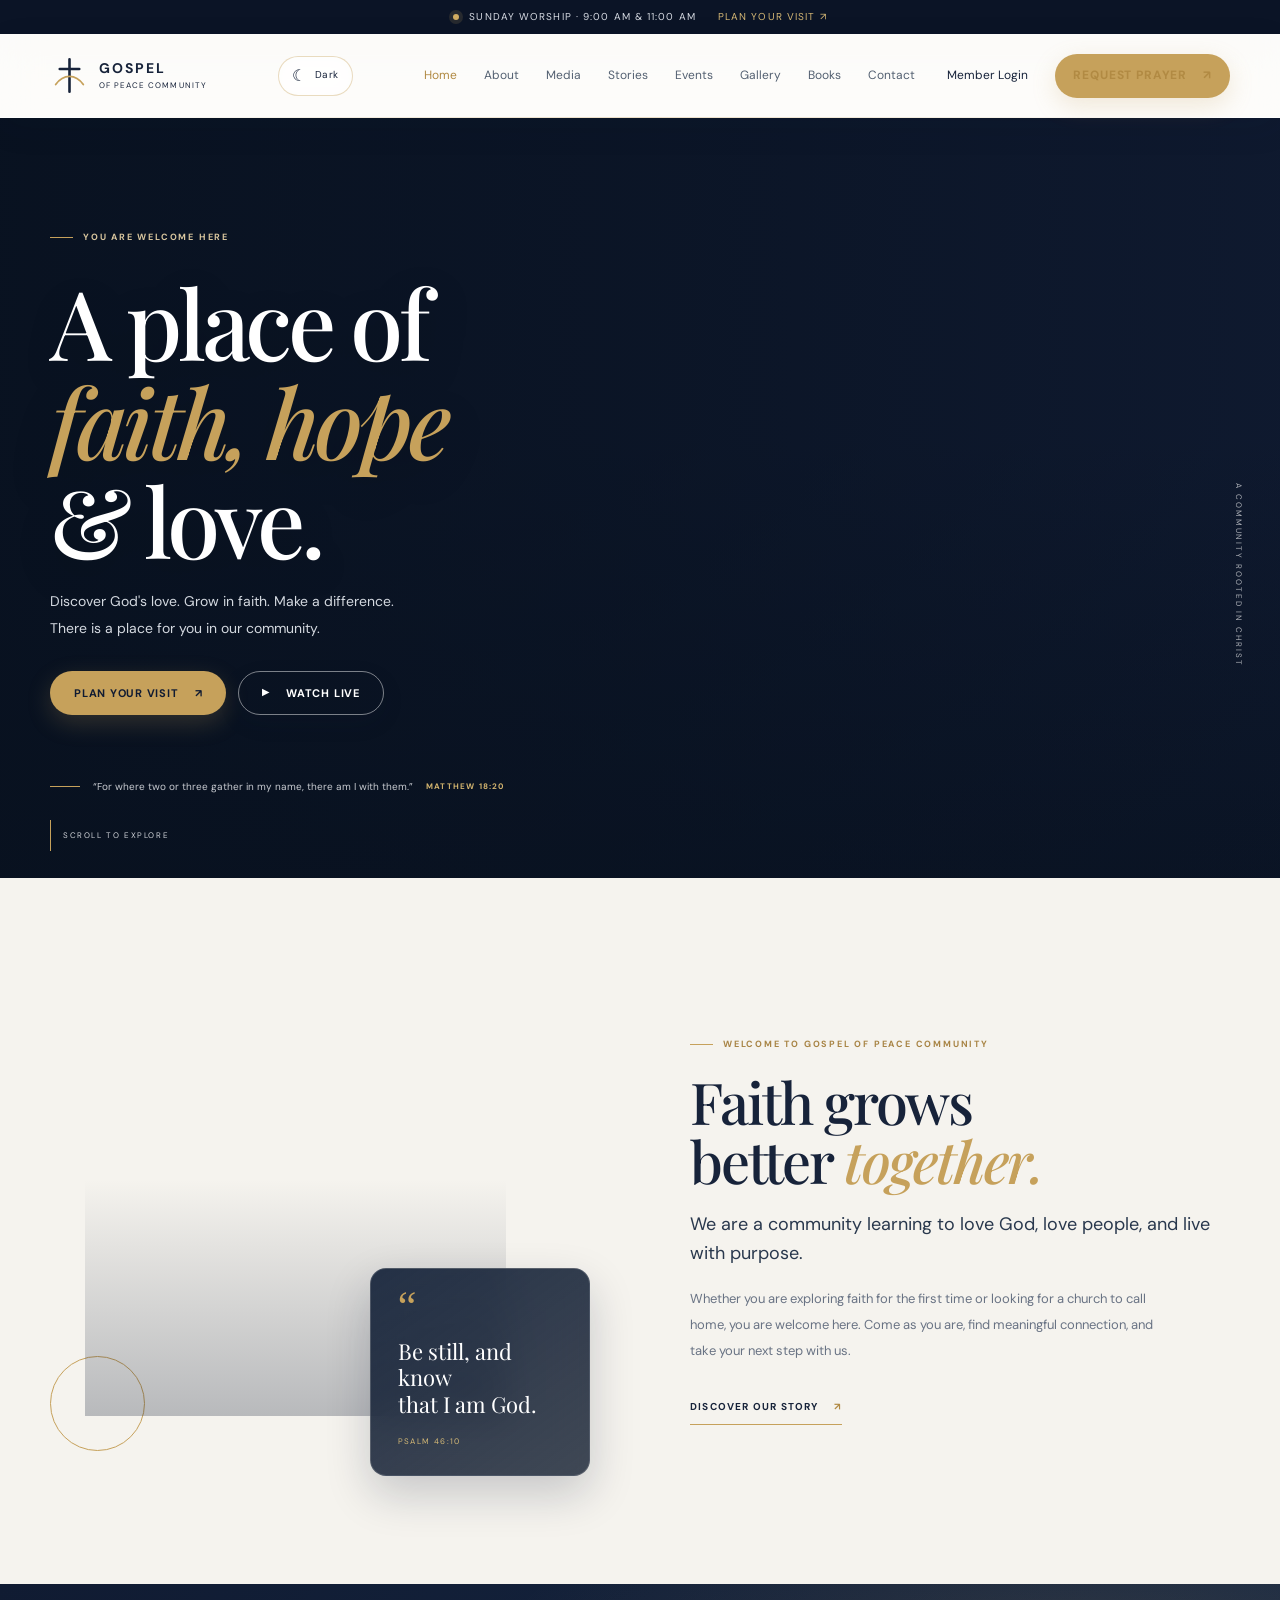
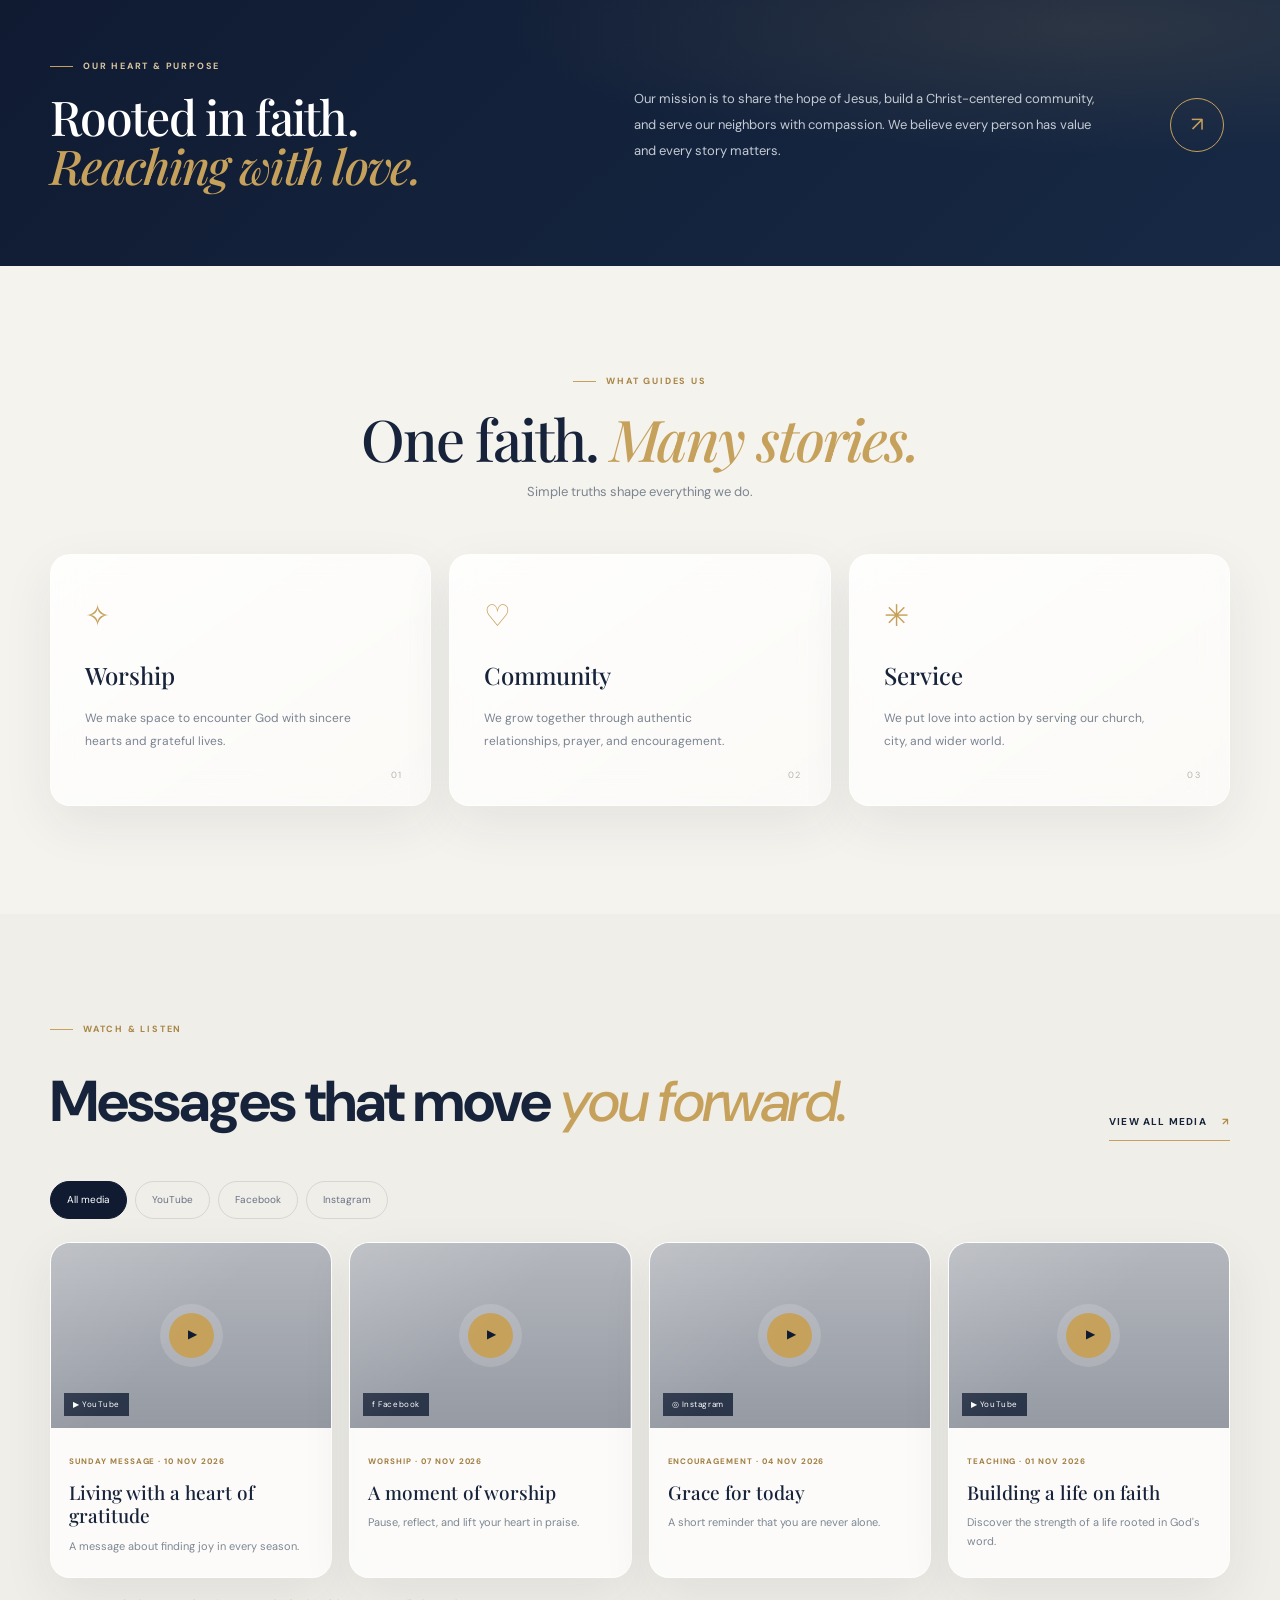
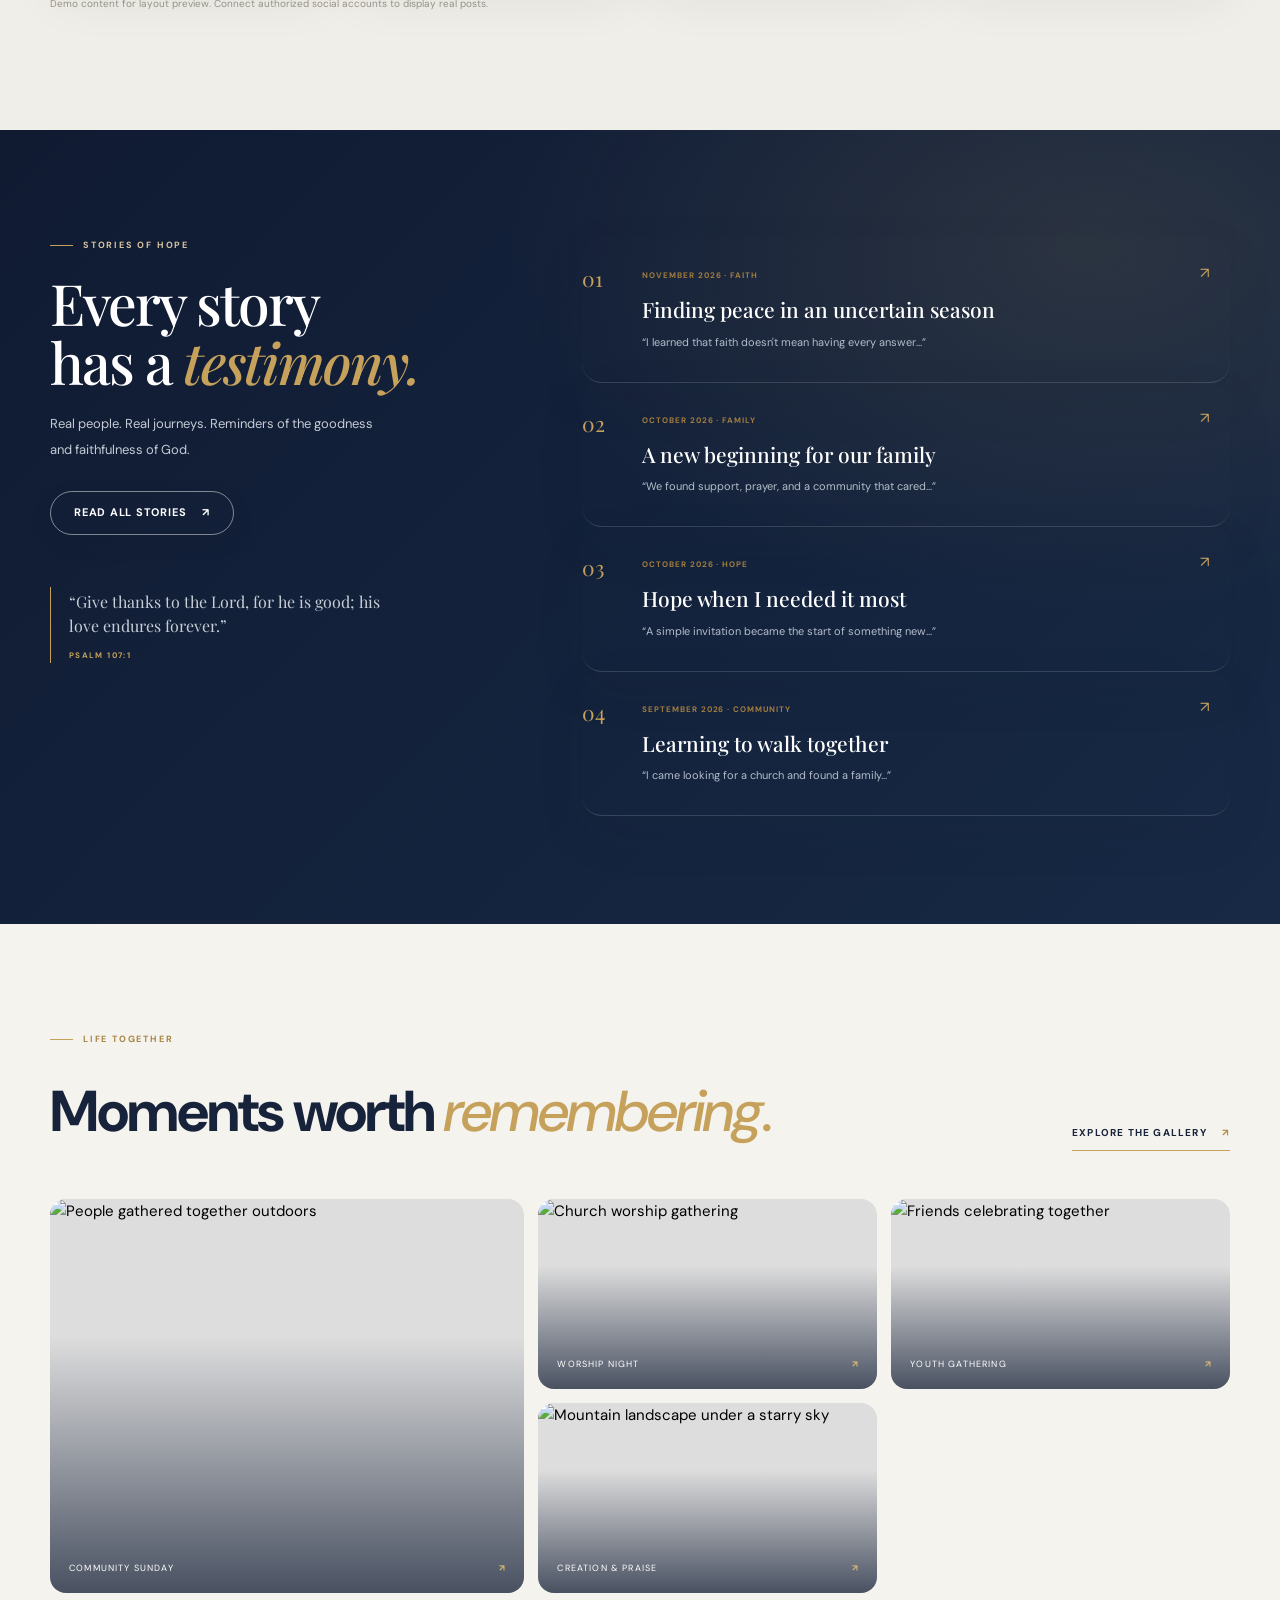
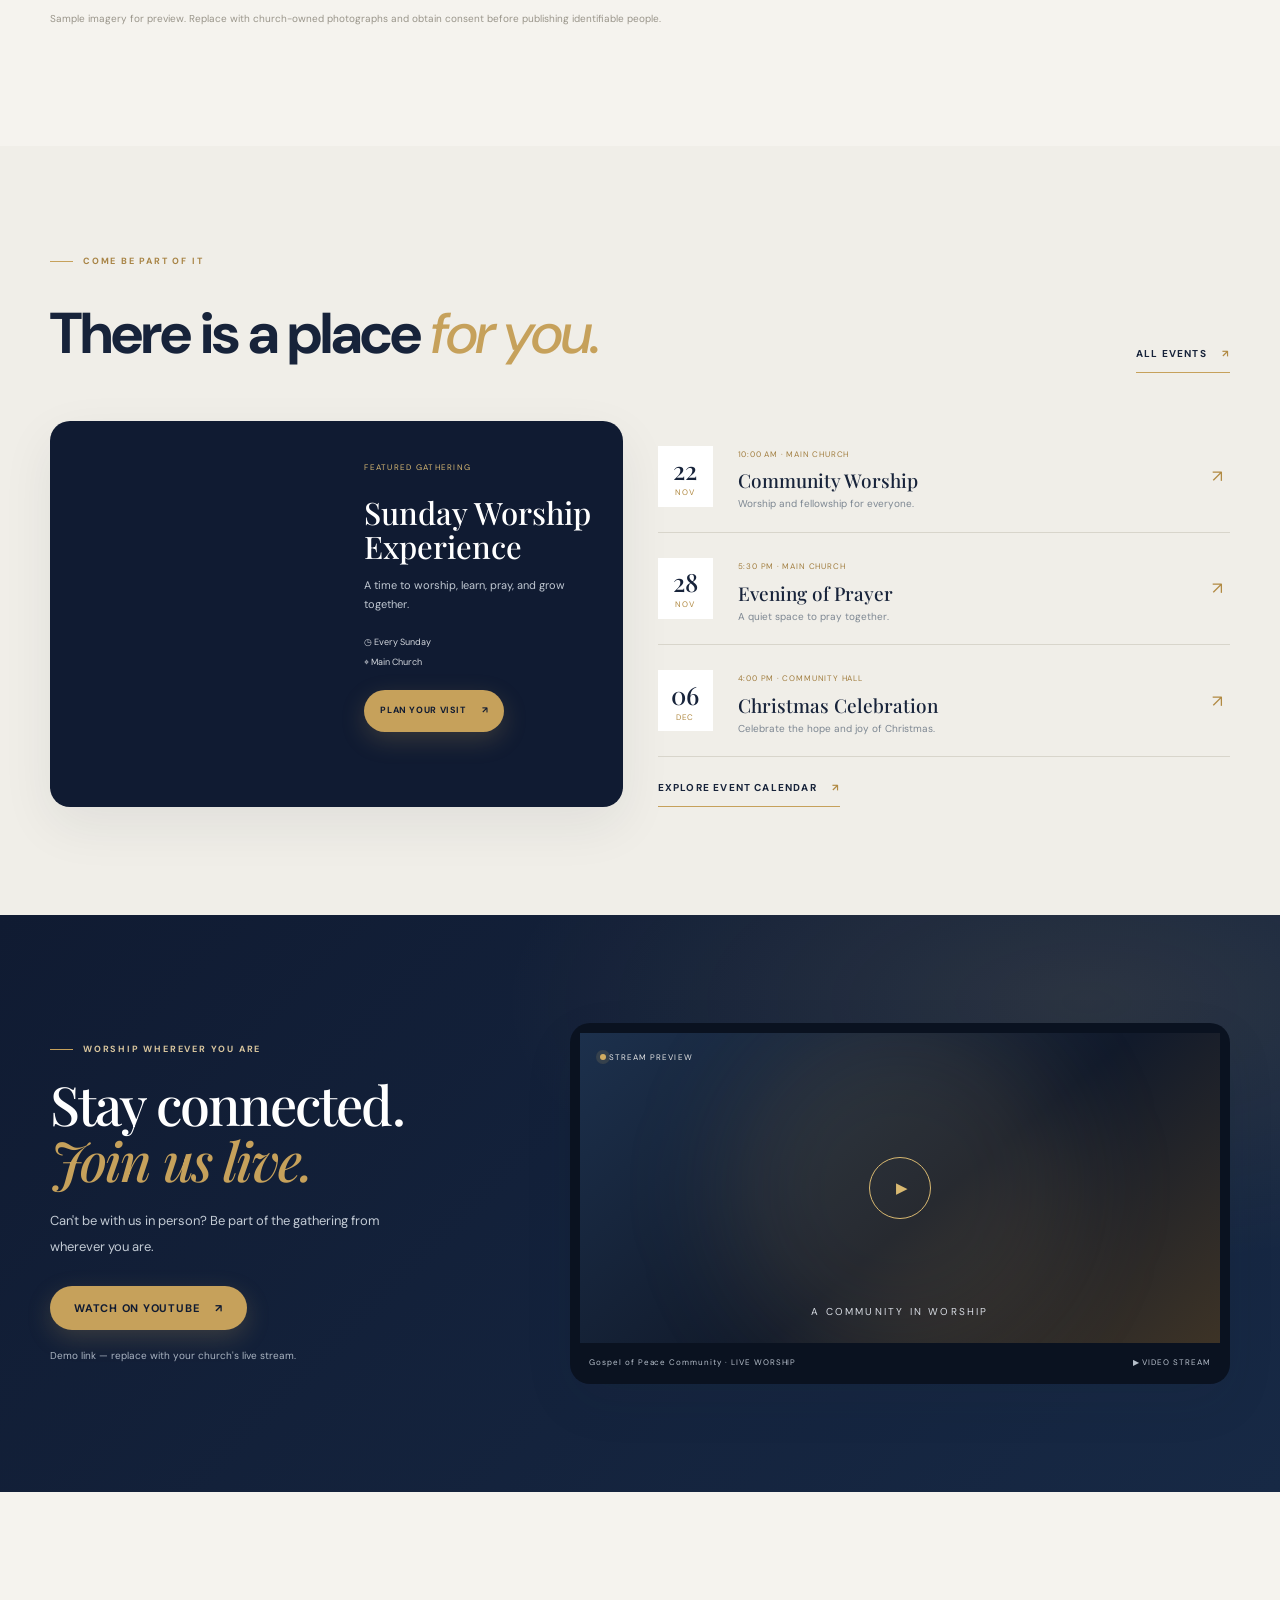
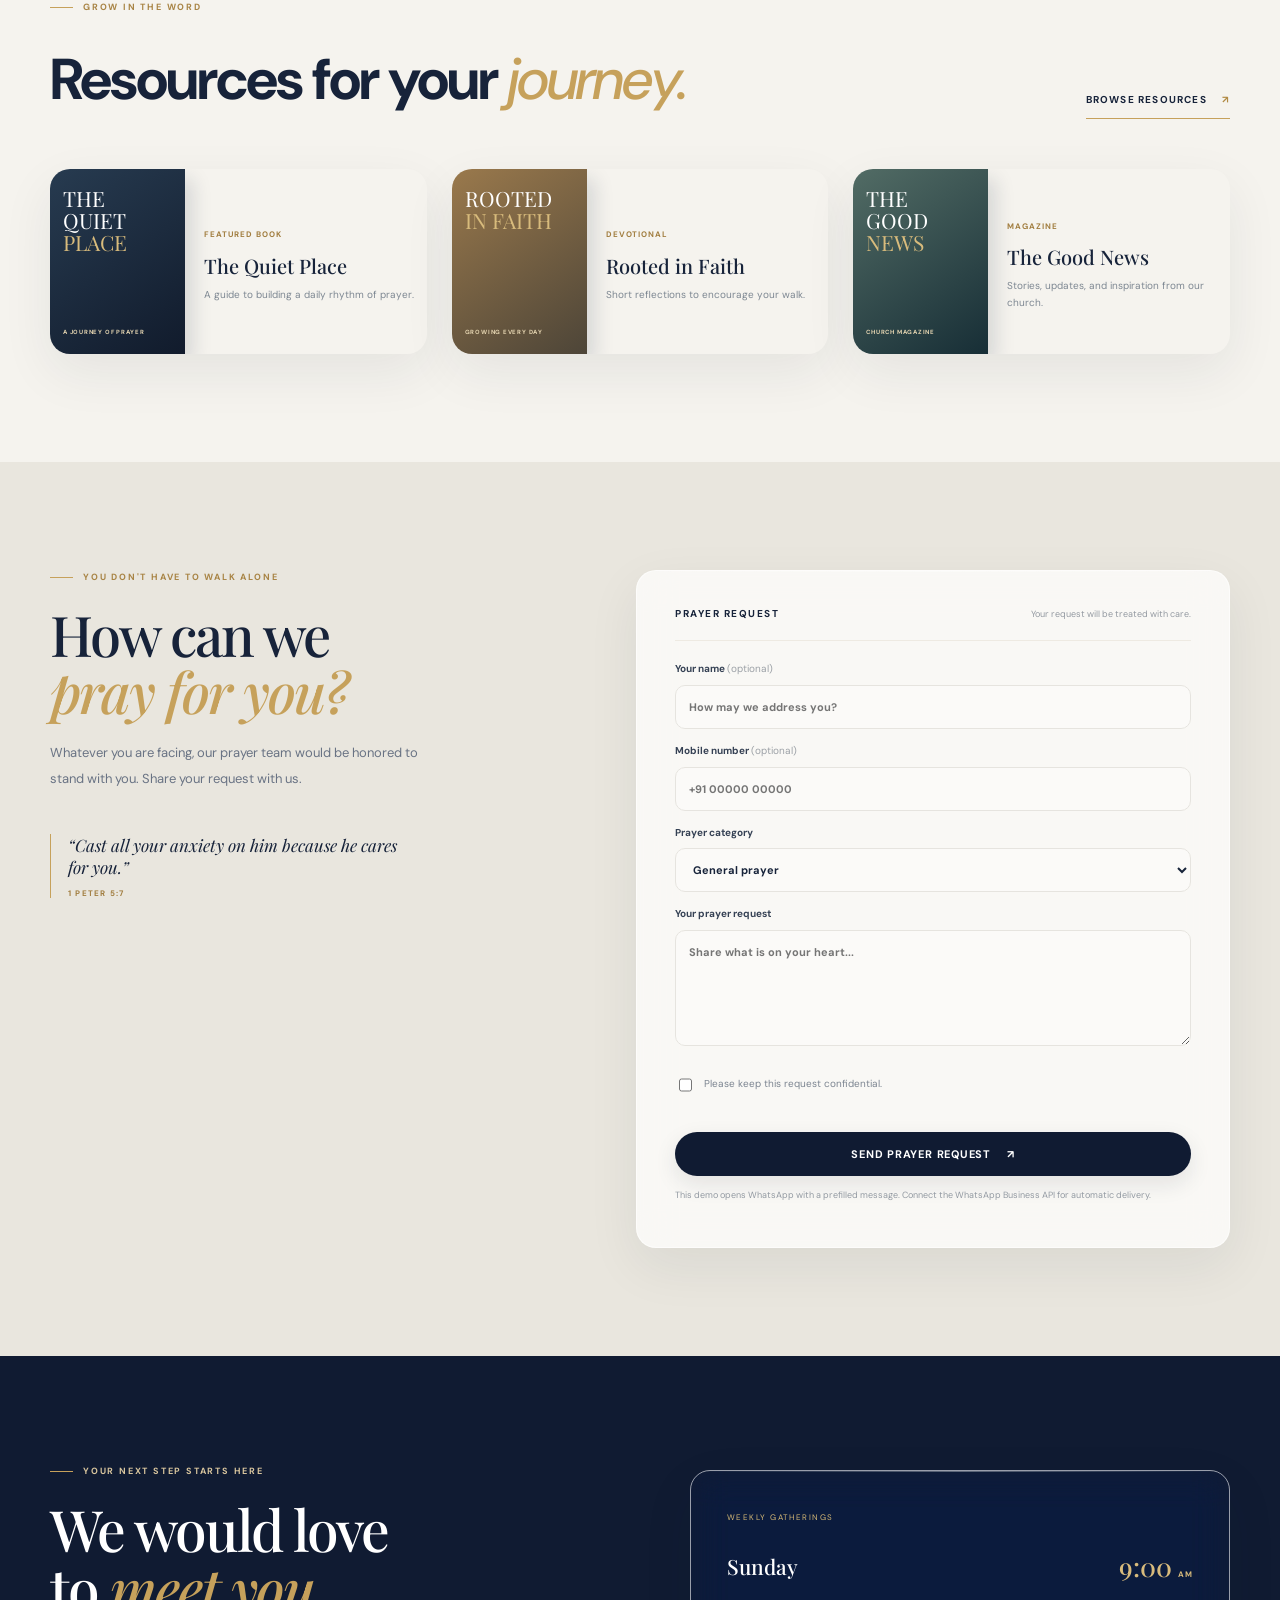
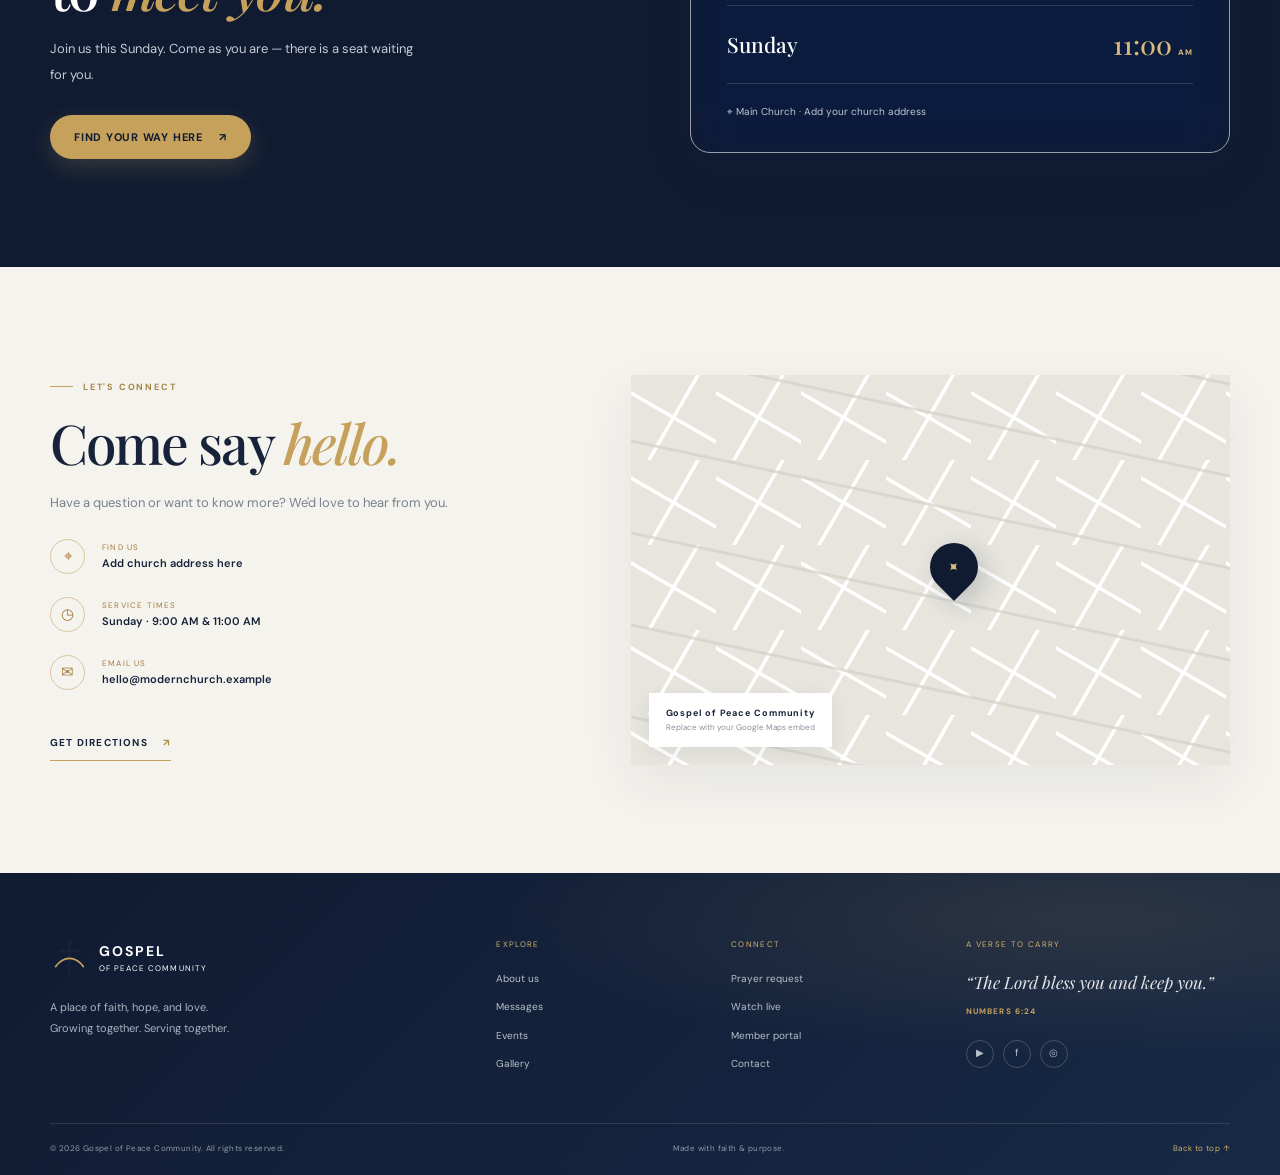
==== commit 9277f01c: "Use dedicated pages in main navigation" ====
--- a/index.html
+++ b/index.html
@@ -30,13 +30,13 @@
     </a>
     <div class="header-tools"><button class="theme-toggle" id="themeToggle" type="button" aria-label="Switch to dark mode" aria-pressed="false" title="Switch theme"><span class="theme-icon" aria-hidden="true">☾</span><span class="theme-label">Dark</span></button><button class="menu-toggle" id="menuToggle" aria-label="Open navigation" aria-expanded="false"><span></span><span></span></button></div>
     <nav class="main-nav" id="mainNav">
-      <a class="active" href="#home">Home</a>
-      <a href="#about">About</a>
-      <a href="#media">Media</a>
-      <a href="#stories">Stories</a>
-      <a href="#events">Events</a>
-      <a href="#gallery">Gallery</a>
-      <a href="#books">Books</a>
+      <a class="active" href="index.html">Home</a>
+      <a href="our-story.html">About</a>
+      <a href="media.html">Media</a>
+      <a href="testimonies.html">Stories</a>
+      <a href="events.html">Events</a>
+      <a href="gallery.html">Gallery</a>
+      <a href="books.html">Books</a>
       <a href="#contact">Contact</a>
       <a class="nav-login" href="#member" data-open-member>Member Login</a>
       <a class="btn btn-gold nav-cta" href="#prayer">Request Prayer <span>↗</span></a>
--- a/styles.css
+++ b/styles.css
@@ -163,3 +163,16 @@
 
 /* Homepage testimony detail dialog */
 .home-testimony-quote{padding:18px 20px;border-left:3px solid #c6a15b;background:rgba(198,161,91,.09);font:italic 1.08rem/1.7 "Playfair Display",serif;color:inherit}
+
+/* Homepage book detail dialog */
+.home-book-dialog{width:min(720px,calc(100% - 28px));max-width:none;padding:0;border:1px solid var(--line,rgba(23,35,56,.14));border-radius:20px;background:var(--surface-solid,#fff);color:var(--ink,#172338);box-shadow:0 28px 100px rgba(0,0,0,.38)}
+.home-book-dialog::backdrop{background:rgba(5,10,18,.74);backdrop-filter:blur(7px)}
+.home-book-dialog-head{display:flex;align-items:center;justify-content:space-between;gap:16px;padding:16px 20px;border-bottom:1px solid var(--line,rgba(23,35,56,.12));color:#a17b3b;font-size:.72rem;font-weight:800;letter-spacing:.12em;text-transform:uppercase}
+.home-book-close{width:38px;height:38px;border:0;border-radius:50%;background:#172338;color:white;font-size:25px;cursor:pointer}
+.home-book-dialog-body{display:grid;grid-template-columns:190px 1fr;gap:24px;padding:24px}
+.home-book-dialog-cover{display:grid;place-items:center;min-height:245px;padding:20px;border:7px double rgba(255,255,255,.25);border-radius:5px;background:linear-gradient(145deg,#263d5b,#101b32);color:#e5c98d;font:500 2rem "Playfair Display",serif;text-align:center;box-shadow:0 12px 30px rgba(0,0,0,.18)}
+.home-book-dialog-body h2{margin:4px 0 8px;font:600 clamp(1.7rem,4vw,2.3rem)/1.15 "Playfair Display",serif}
+.home-book-dialog-body p{line-height:1.7}
+.home-book-author,.home-book-access{color:var(--muted,#687486);font-size:.88rem}
+@media(max-width:560px){.home-book-dialog-body{grid-template-columns:1fr}.home-book-dialog-cover{min-height:160px}}
+html[data-theme="dark"] .home-book-dialog{background:#172338;color:#edf0f4}
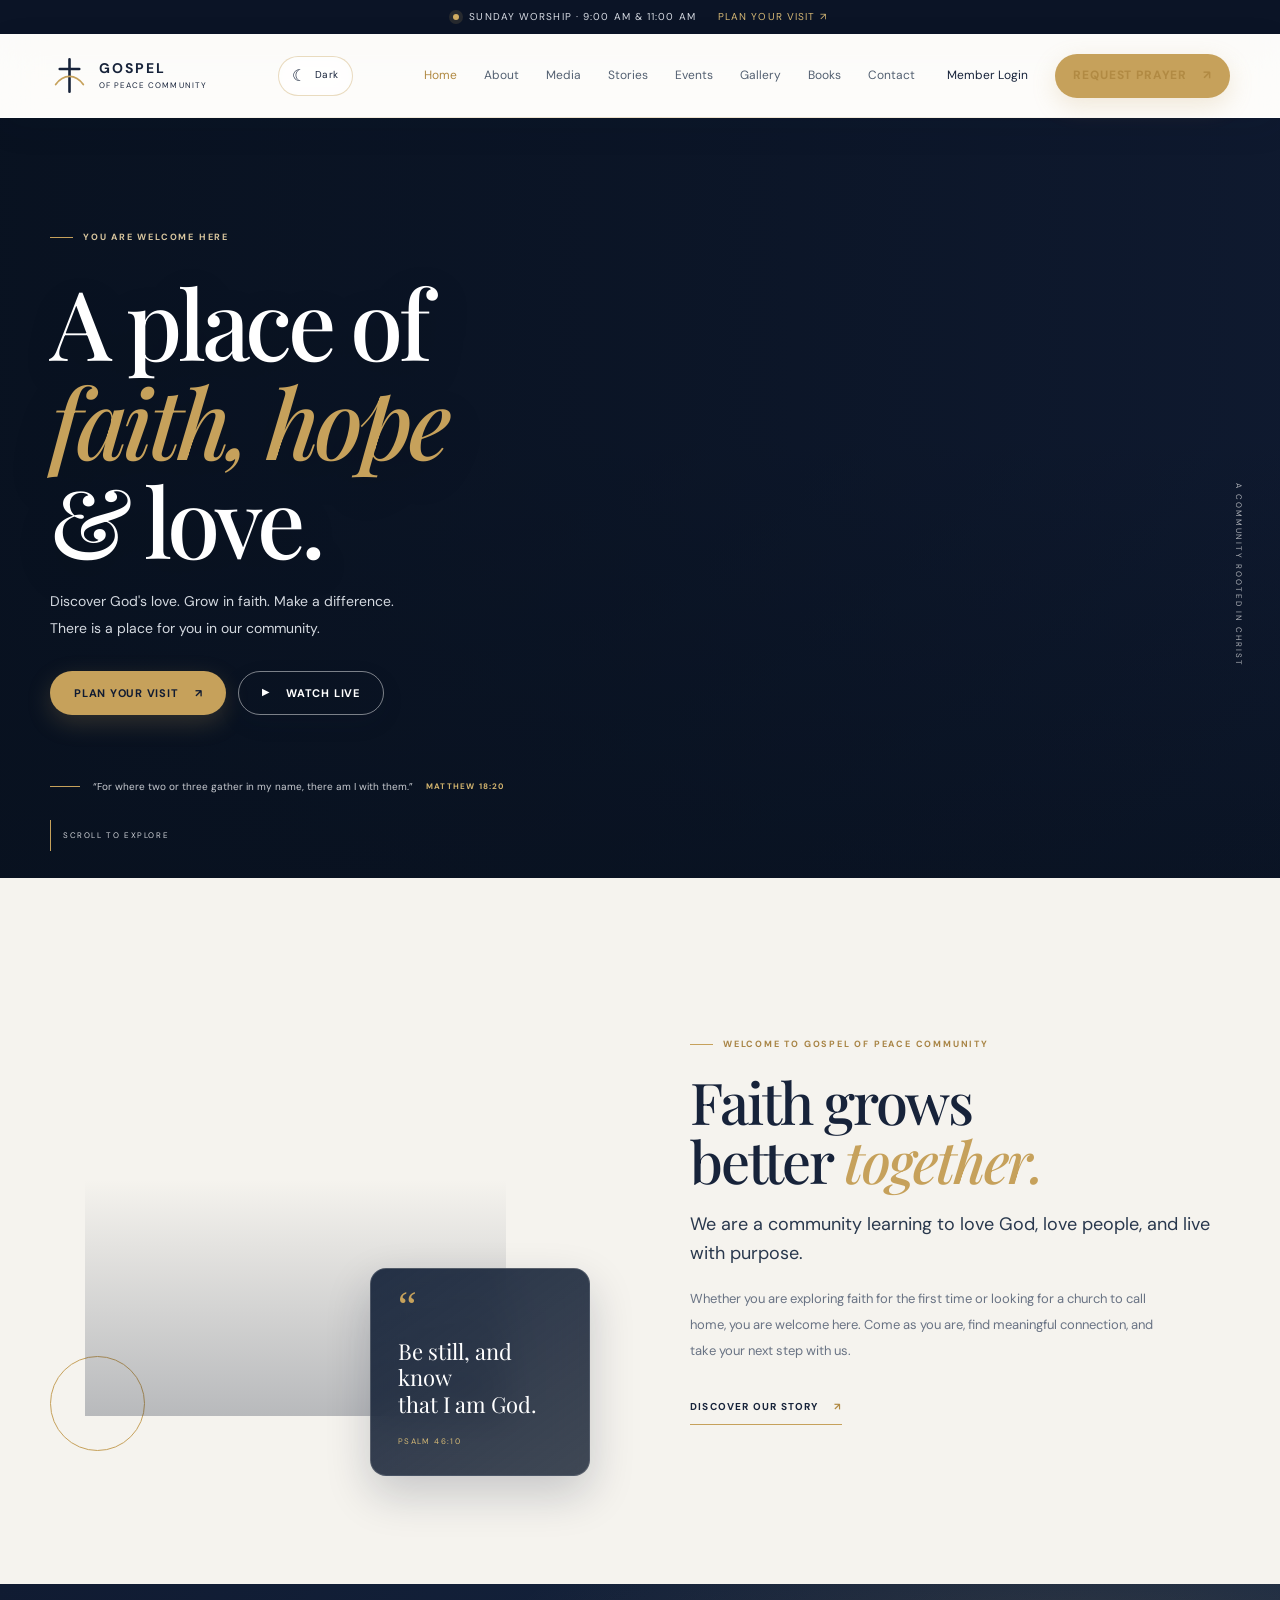
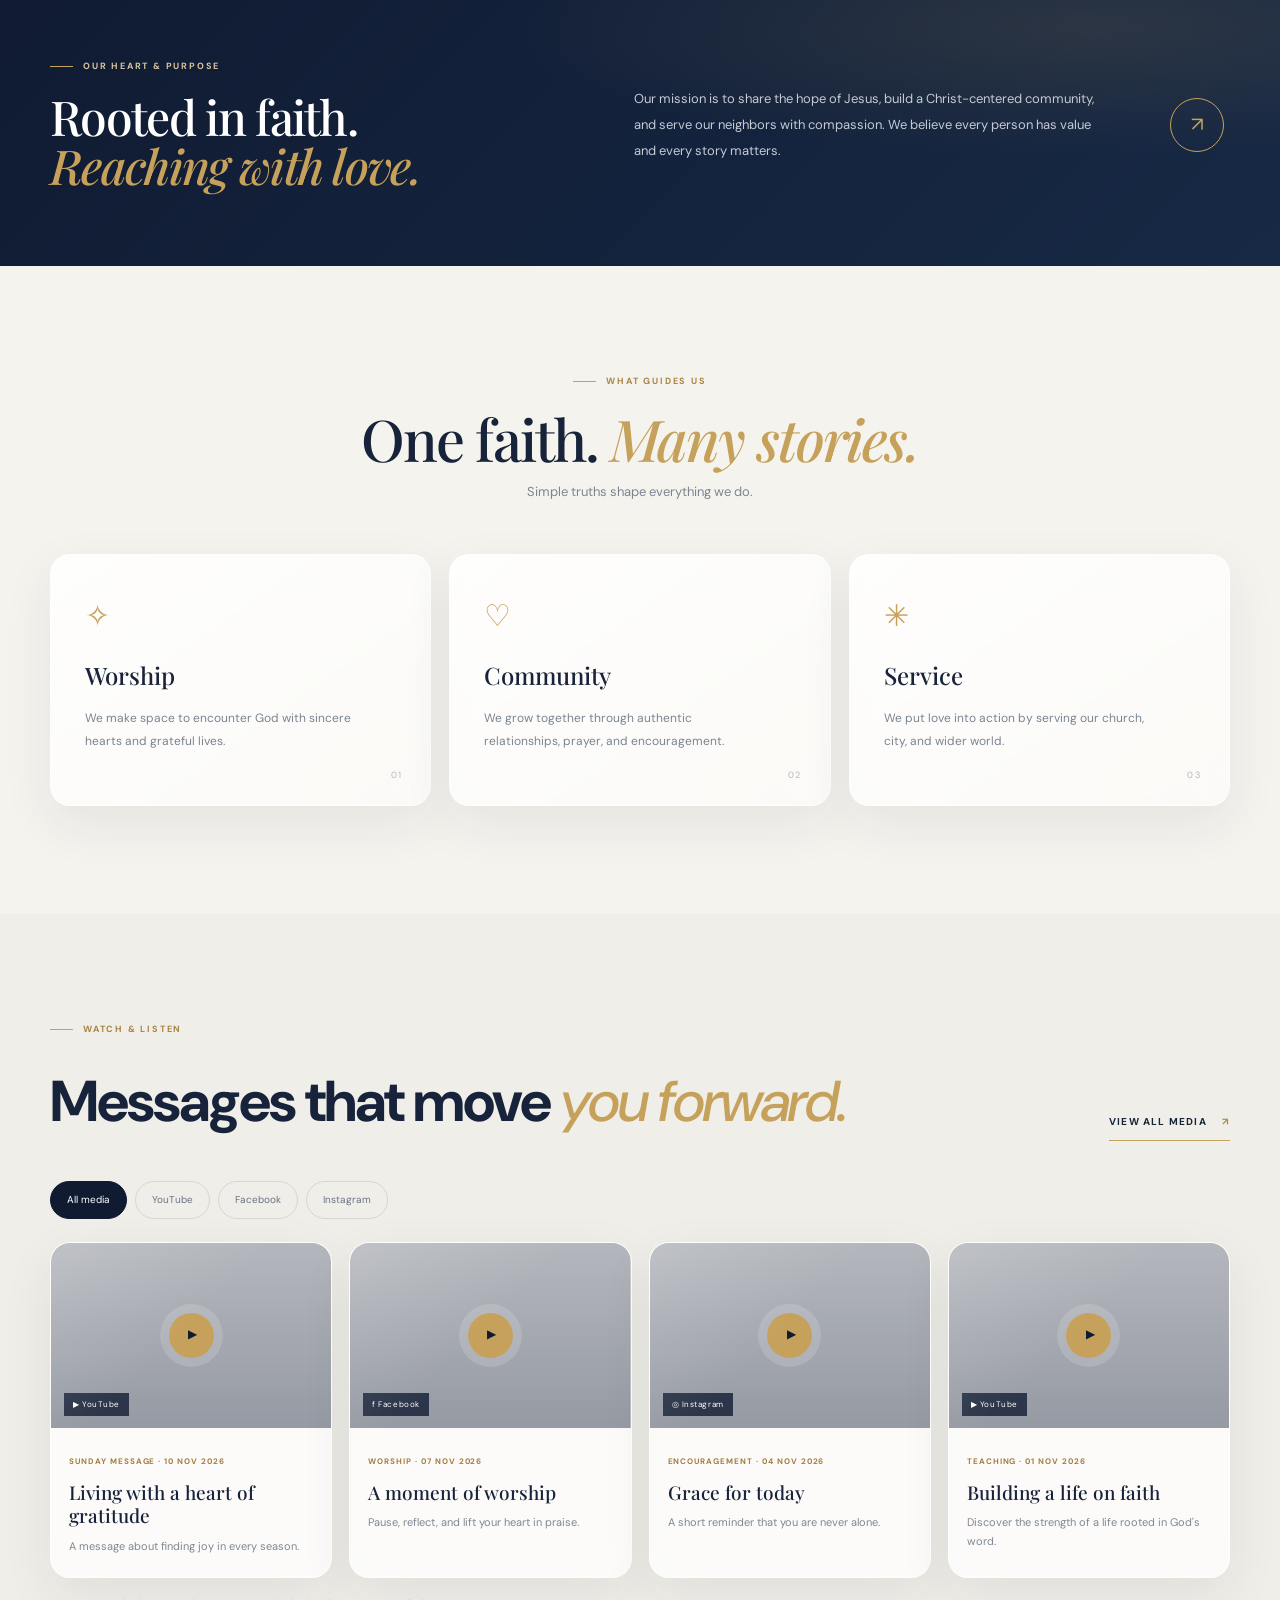
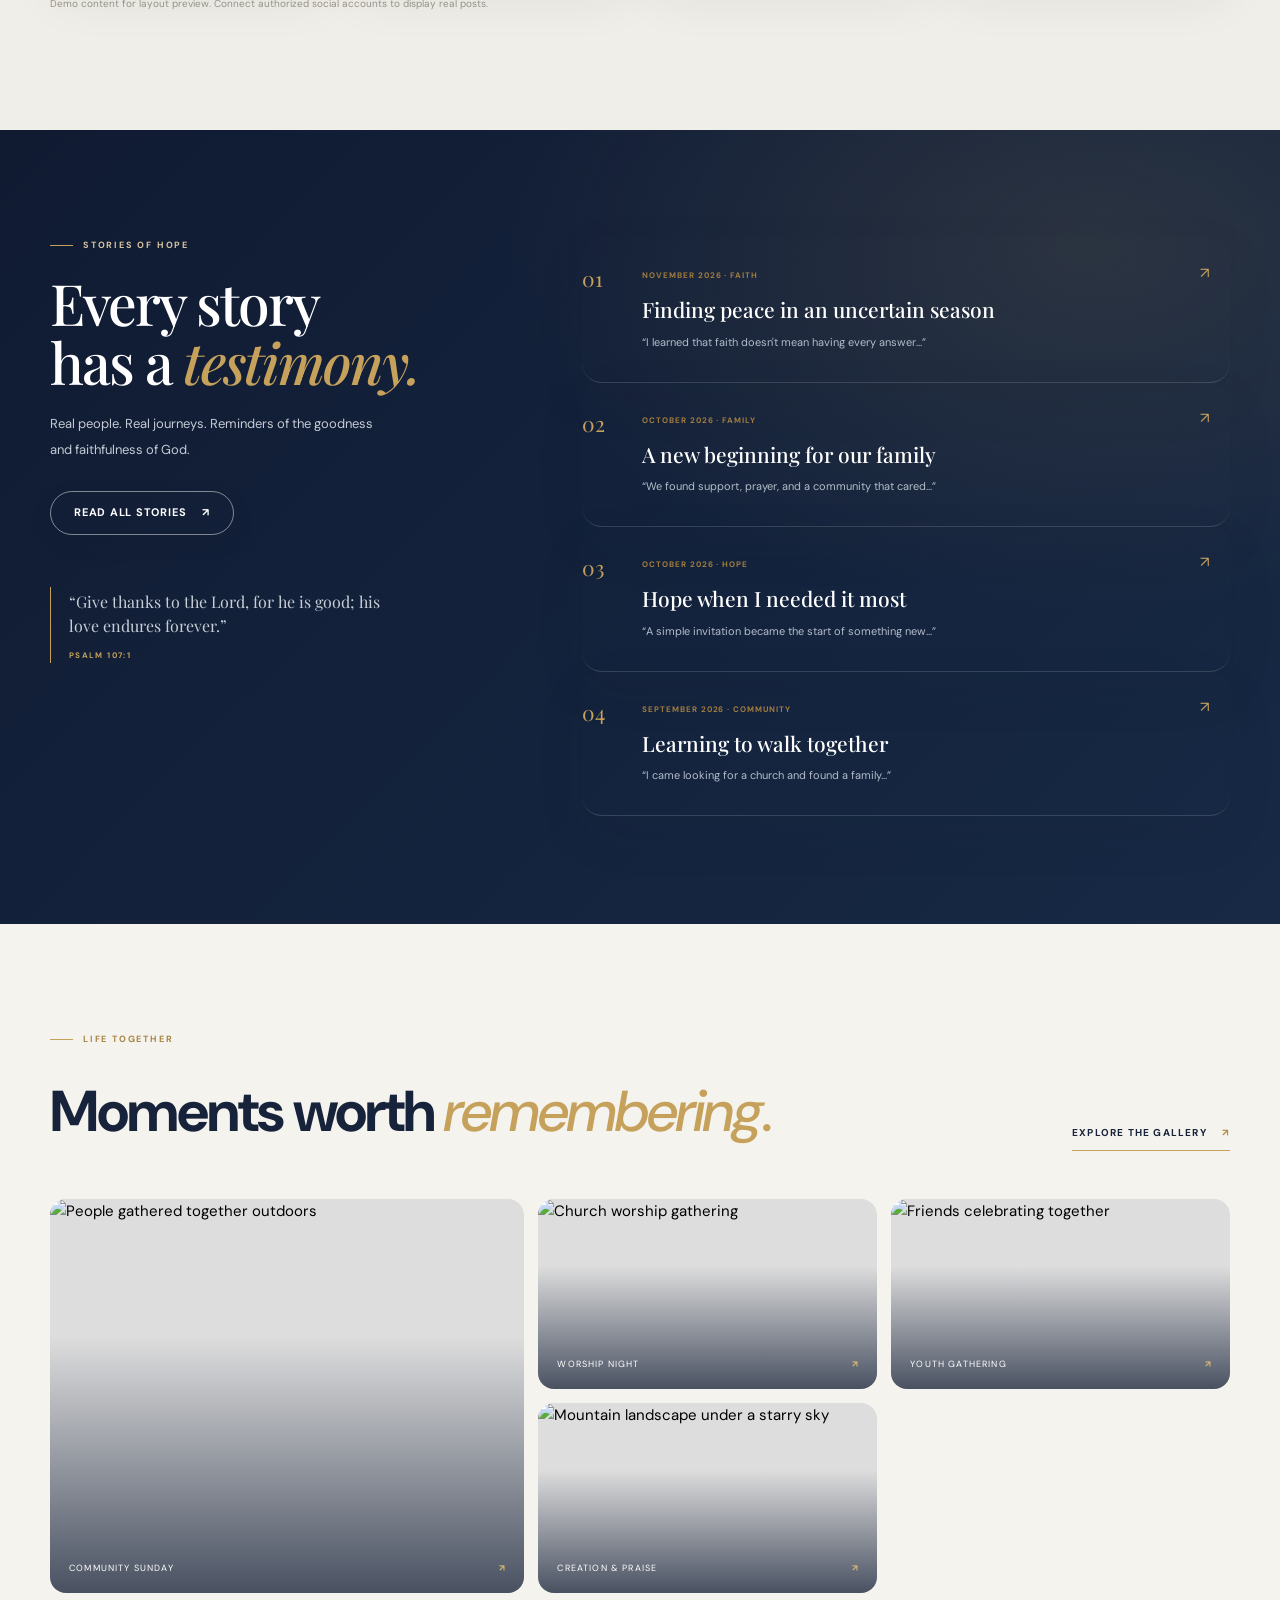
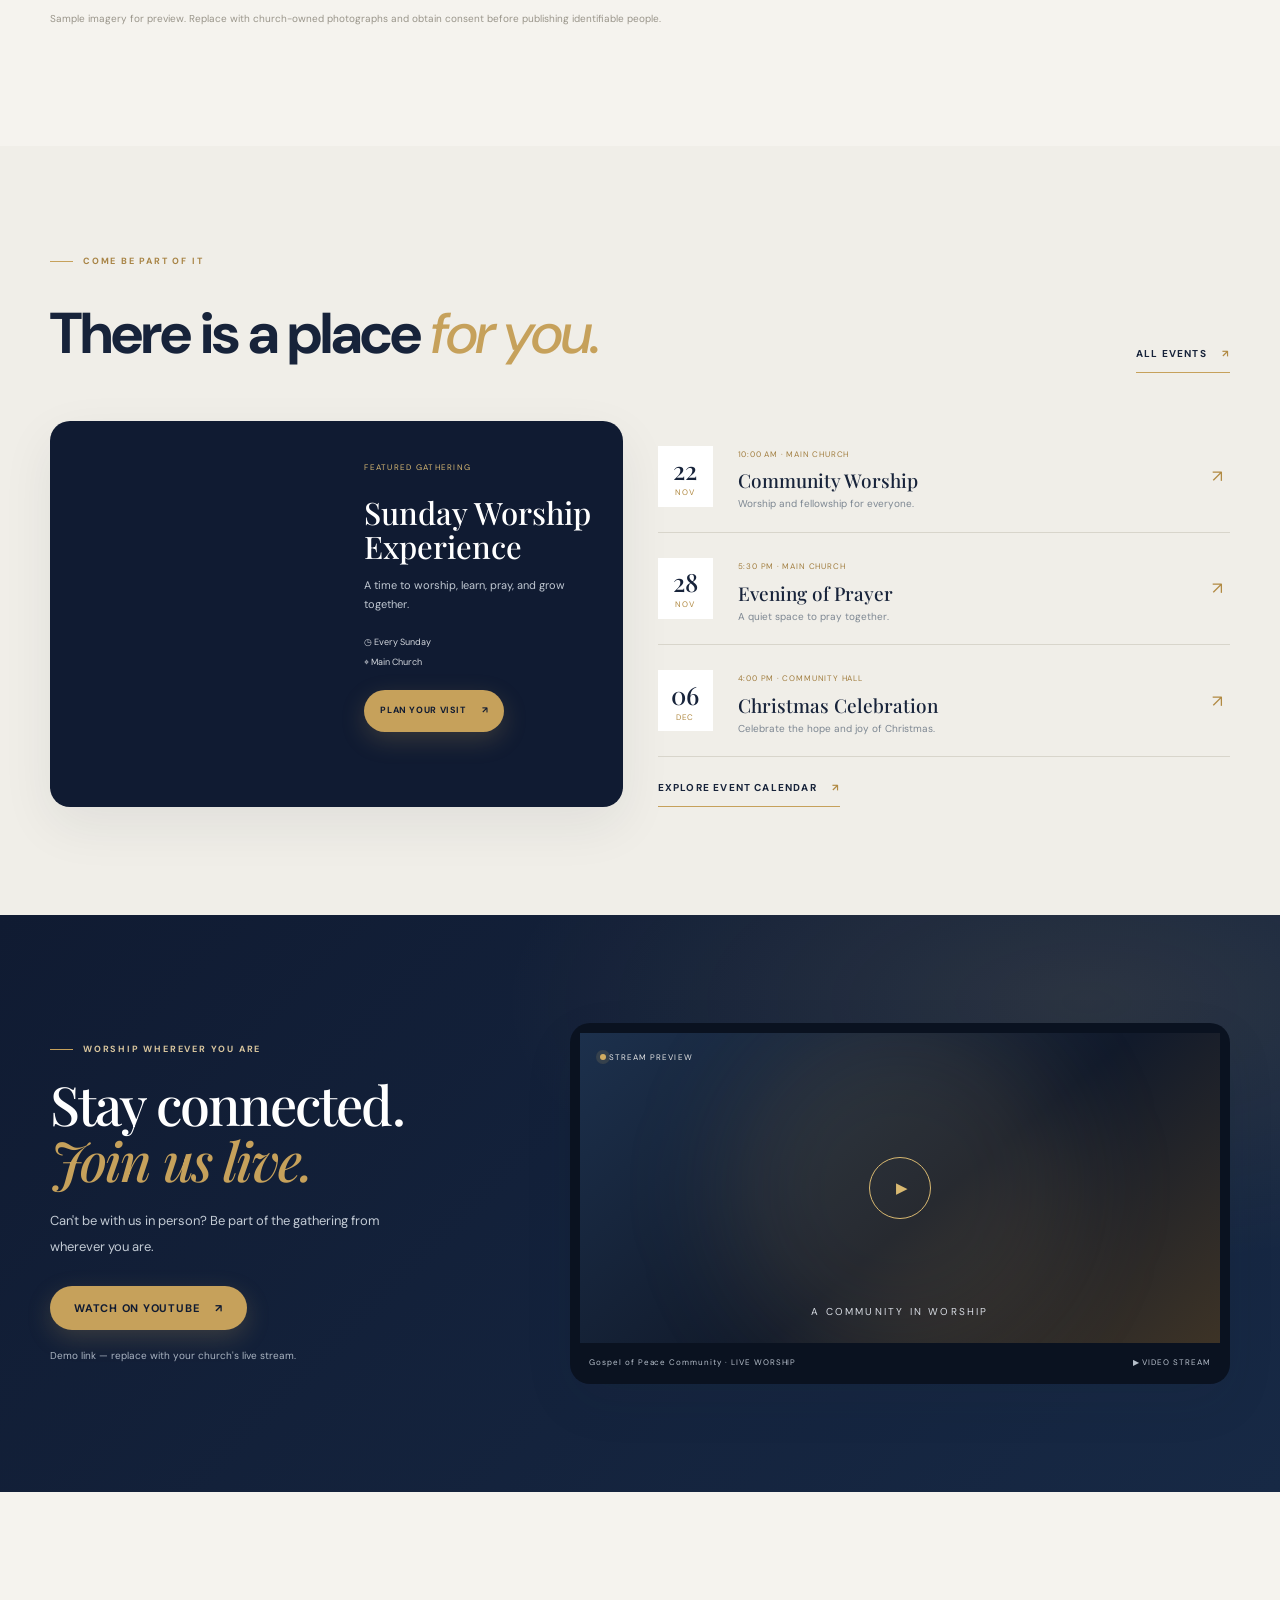
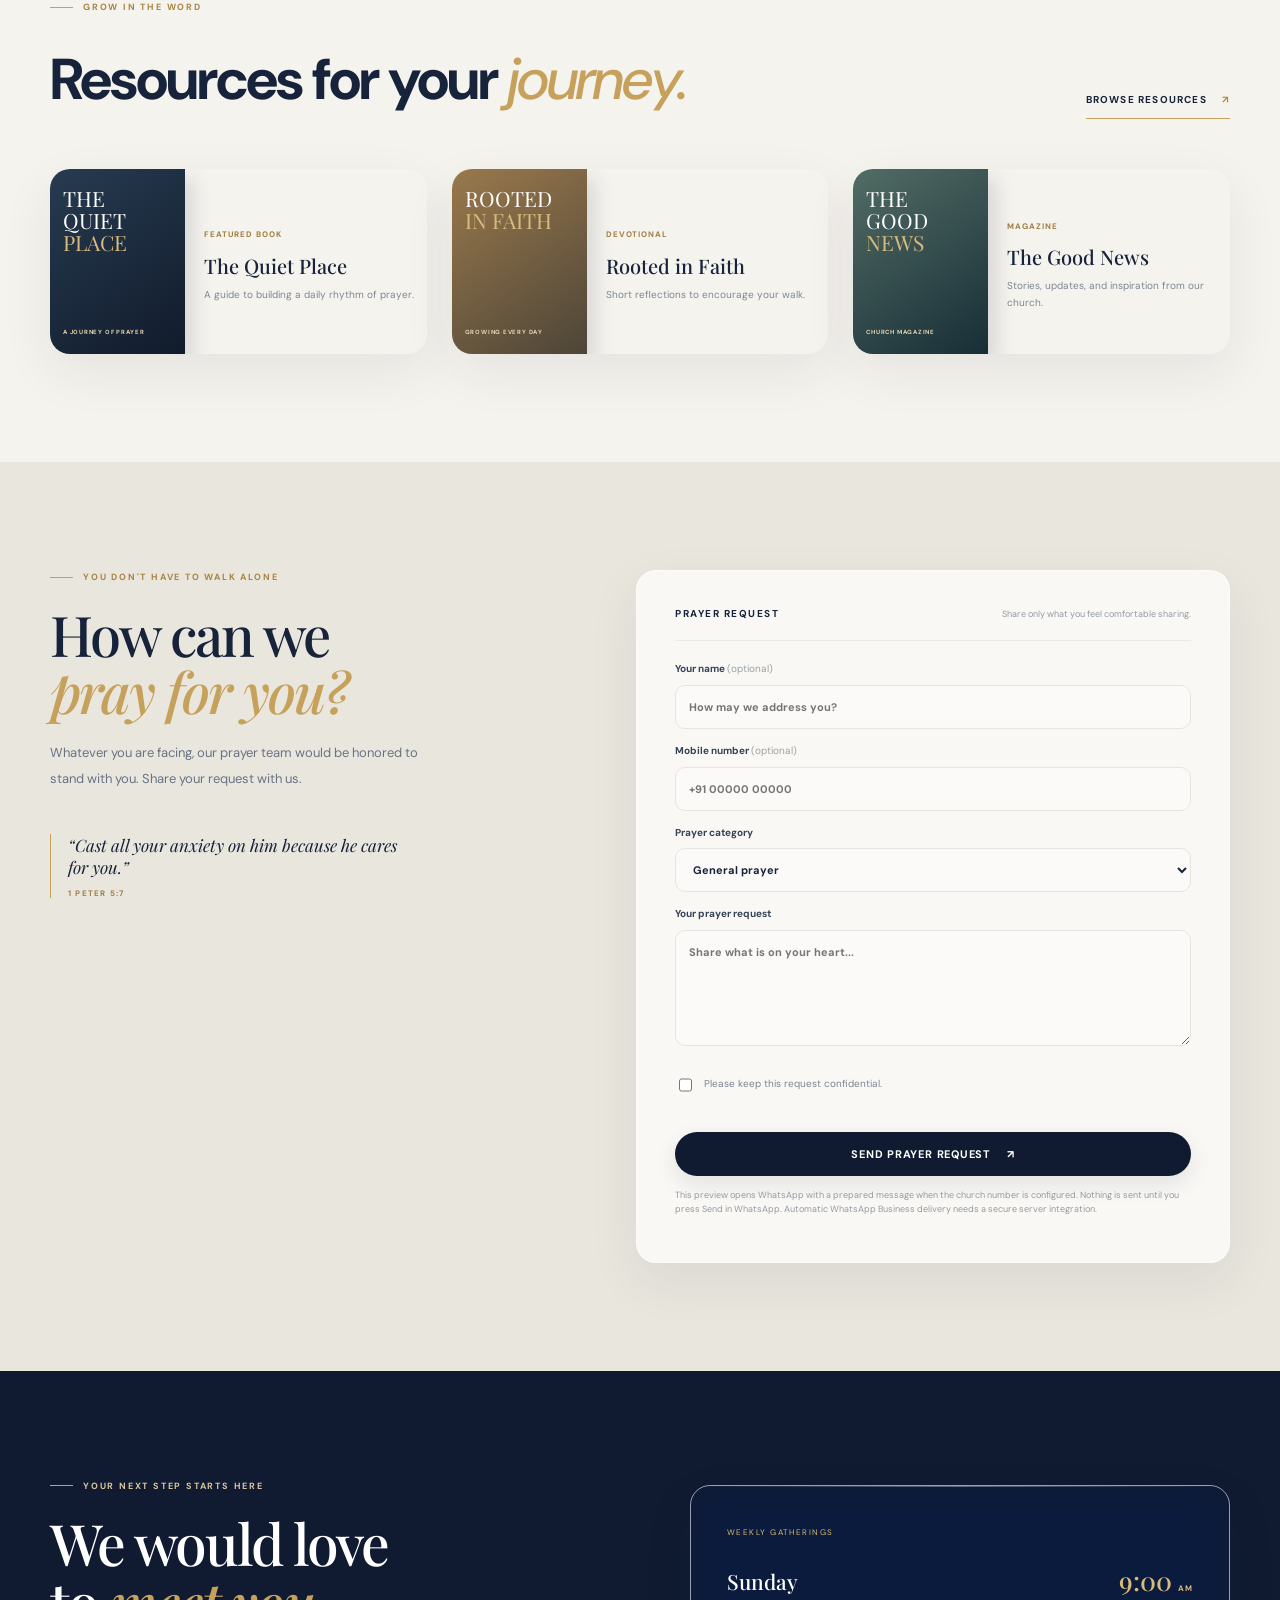
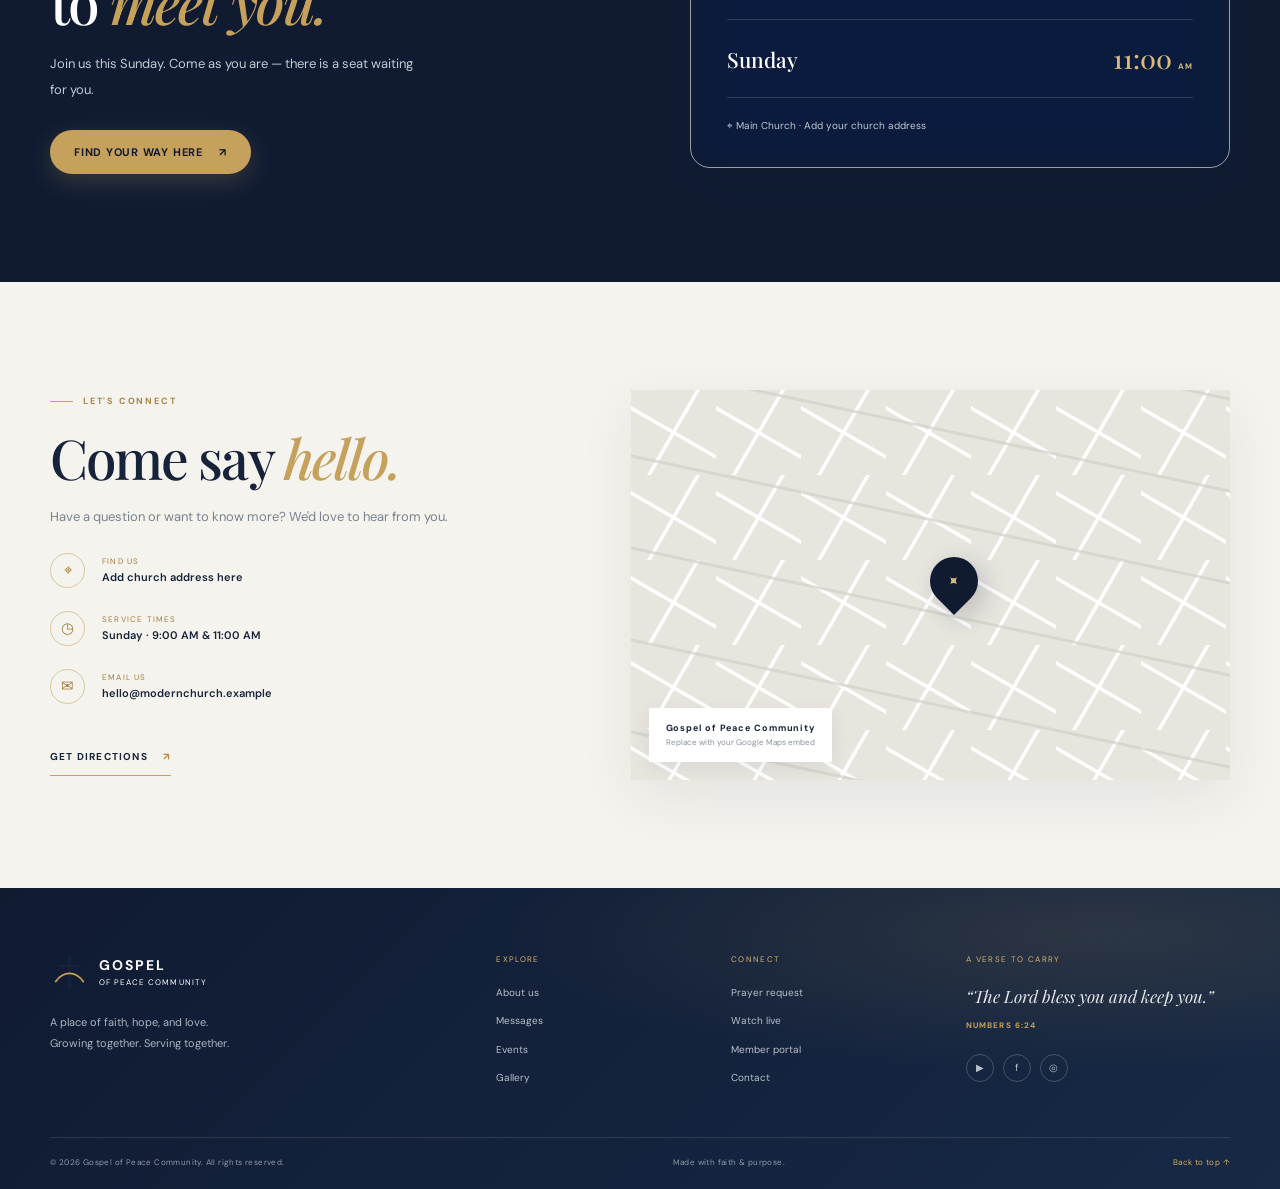
==== commit 937cc52b: "Improve prayer request form guidance and validation" ====
--- a/index.html
+++ b/index.html
@@ -210,15 +210,24 @@
       <div class="container prayer-grid">
         <div><div class="eyebrow"><span></span> YOU DON'T HAVE TO WALK ALONE</div><h2>How can we<br><em>pray for you?</em></h2><p>Whatever you are facing, our prayer team would be honored to stand with you. Share your request with us.</p><div class="prayer-scripture">“Cast all your anxiety on him because he cares for you.”<b>1 PETER 5:7</b></div></div>
         <form class="prayer-form" id="prayerForm">
-          <div class="form-heading"><span>PRAYER REQUEST</span><small>Your request will be treated with care.</small></div>
-          <label>Your name <span>(optional)</span><input name="name" type="text" placeholder="How may we address you?"></label>
-          <label>Mobile number <span>(optional)</span><input name="phone" type="tel" placeholder="+91 00000 00000"></label>
-          <label>Prayer category<select name="category"><option>General prayer</option><option>Family</option><option>Health</option><option>Guidance</option><option>Thanksgiving</option><option>Other</option></select></label>
-          <label>Your prayer request<textarea name="message" required rows="4" placeholder="Share what is on your heart..."></textarea></label>
-          <label class="check-label"><input type="checkbox" name="confidential"> Please keep this request confidential.</label>
+          <div class="form-heading"><span>PRAYER REQUEST</span><small>Share only what you feel comfortable sharing.</small></div>
+          <label>Your name <span>(optional)</span><input name="name" type="text" autocomplete="name" maxlength="80" placeholder="How may we address you?"></label>
+          <label>Mobile number <span>(optional)</span><input name="phone" type="tel" autocomplete="tel" inputmode="tel" maxlength="25" placeholder="+91 00000 00000"></label>
+          <label>Prayer category
+            <select name="category">
+              <option value="General prayer">General prayer</option>
+              <option value="Family">Family</option>
+              <option value="Health">Health</option>
+              <option value="Guidance">Guidance</option>
+              <option value="Thanksgiving">Thanksgiving</option>
+              <option value="Other">Other</option>
+            </select>
+          </label>
+          <label>Your prayer request<textarea name="message" required minlength="8" maxlength="2000" rows="4" placeholder="Share what is on your heart..."></textarea></label>
+          <label class="check-label"><input type="checkbox" name="confidential" value="yes"> Please keep this request confidential.</label>
           <button class="btn btn-dark form-submit" type="submit">Send prayer request <span>↗</span></button>
-          <small class="form-privacy">This demo opens WhatsApp with a prefilled message. Connect the WhatsApp Business API for automatic delivery.</small>
-          <div class="form-feedback" id="prayerFeedback" role="status"></div>
+          <small class="form-privacy">This preview opens WhatsApp with a prepared message when the church number is configured. Nothing is sent until you press Send in WhatsApp. Automatic WhatsApp Business delivery needs a secure server integration.</small>
+          <div class="form-feedback" id="prayerFeedback" role="status" aria-live="polite"></div>
         </form>
       </div>
     </section>
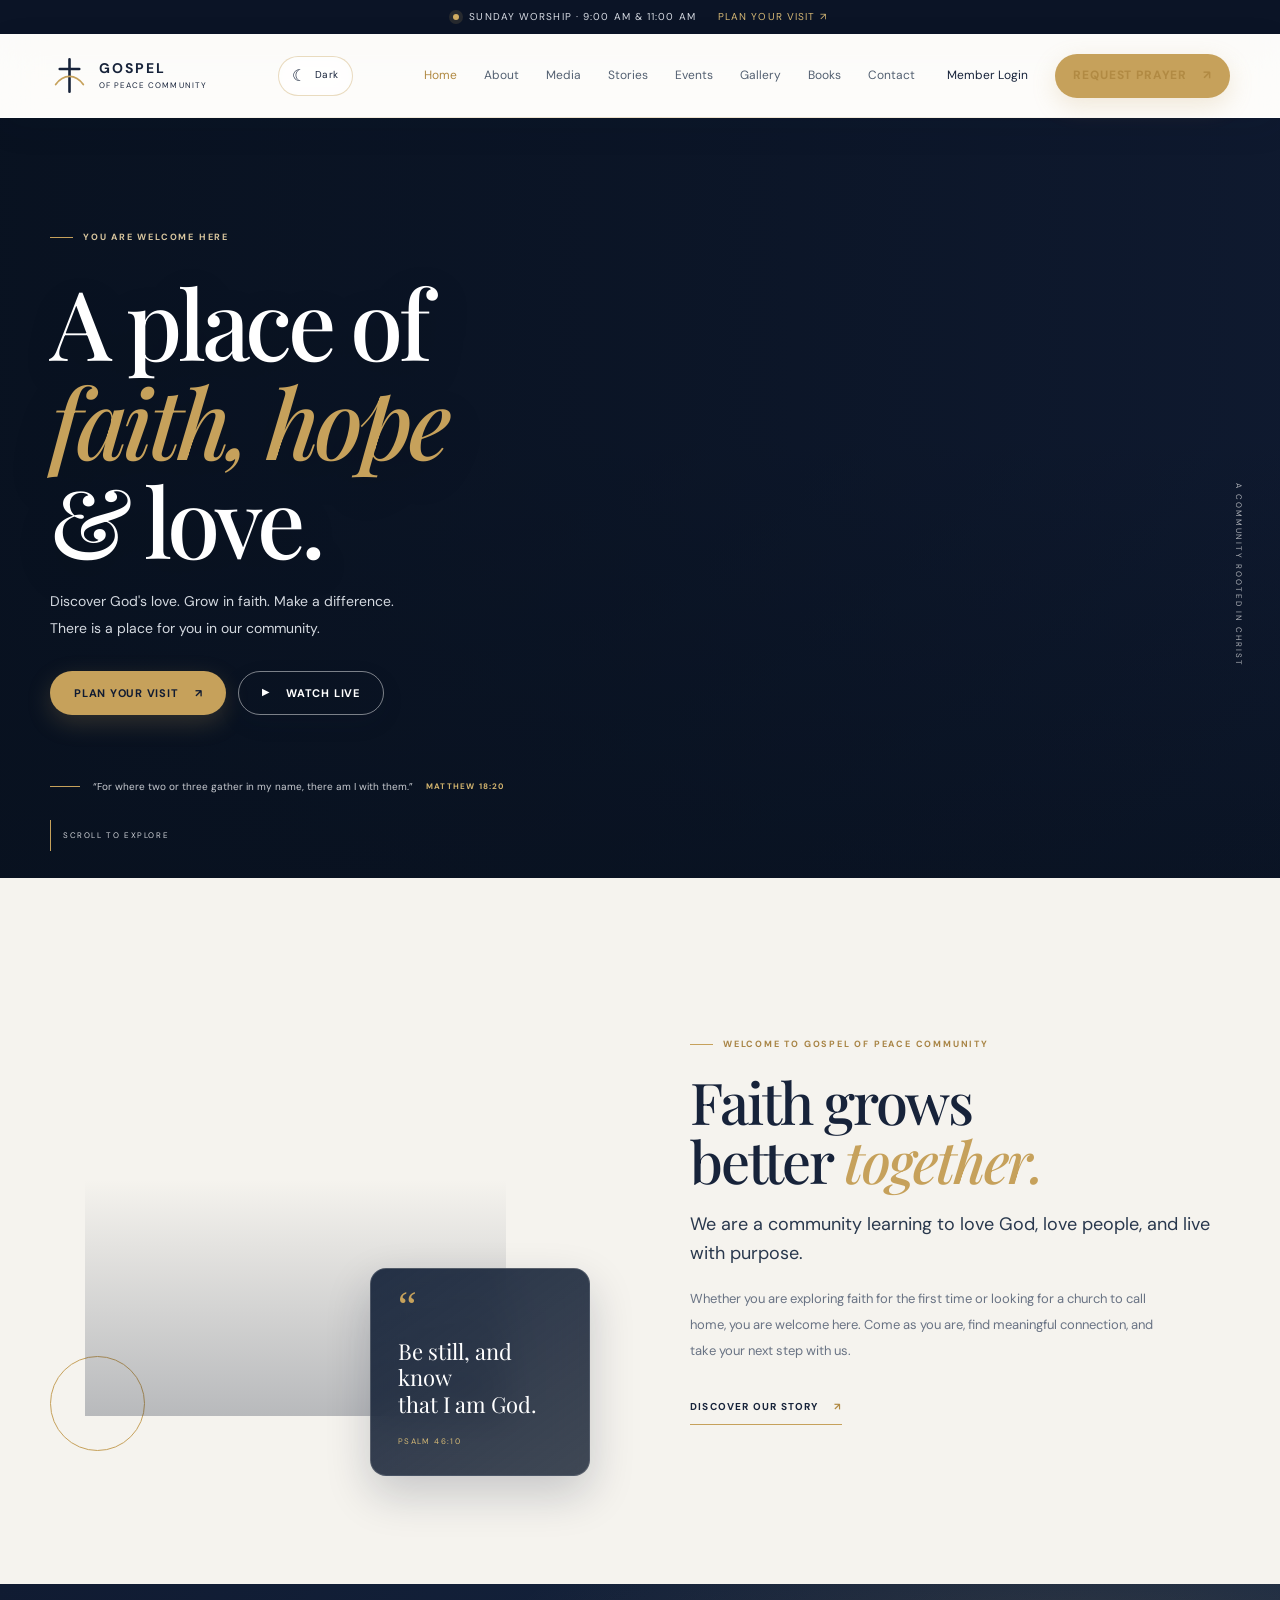
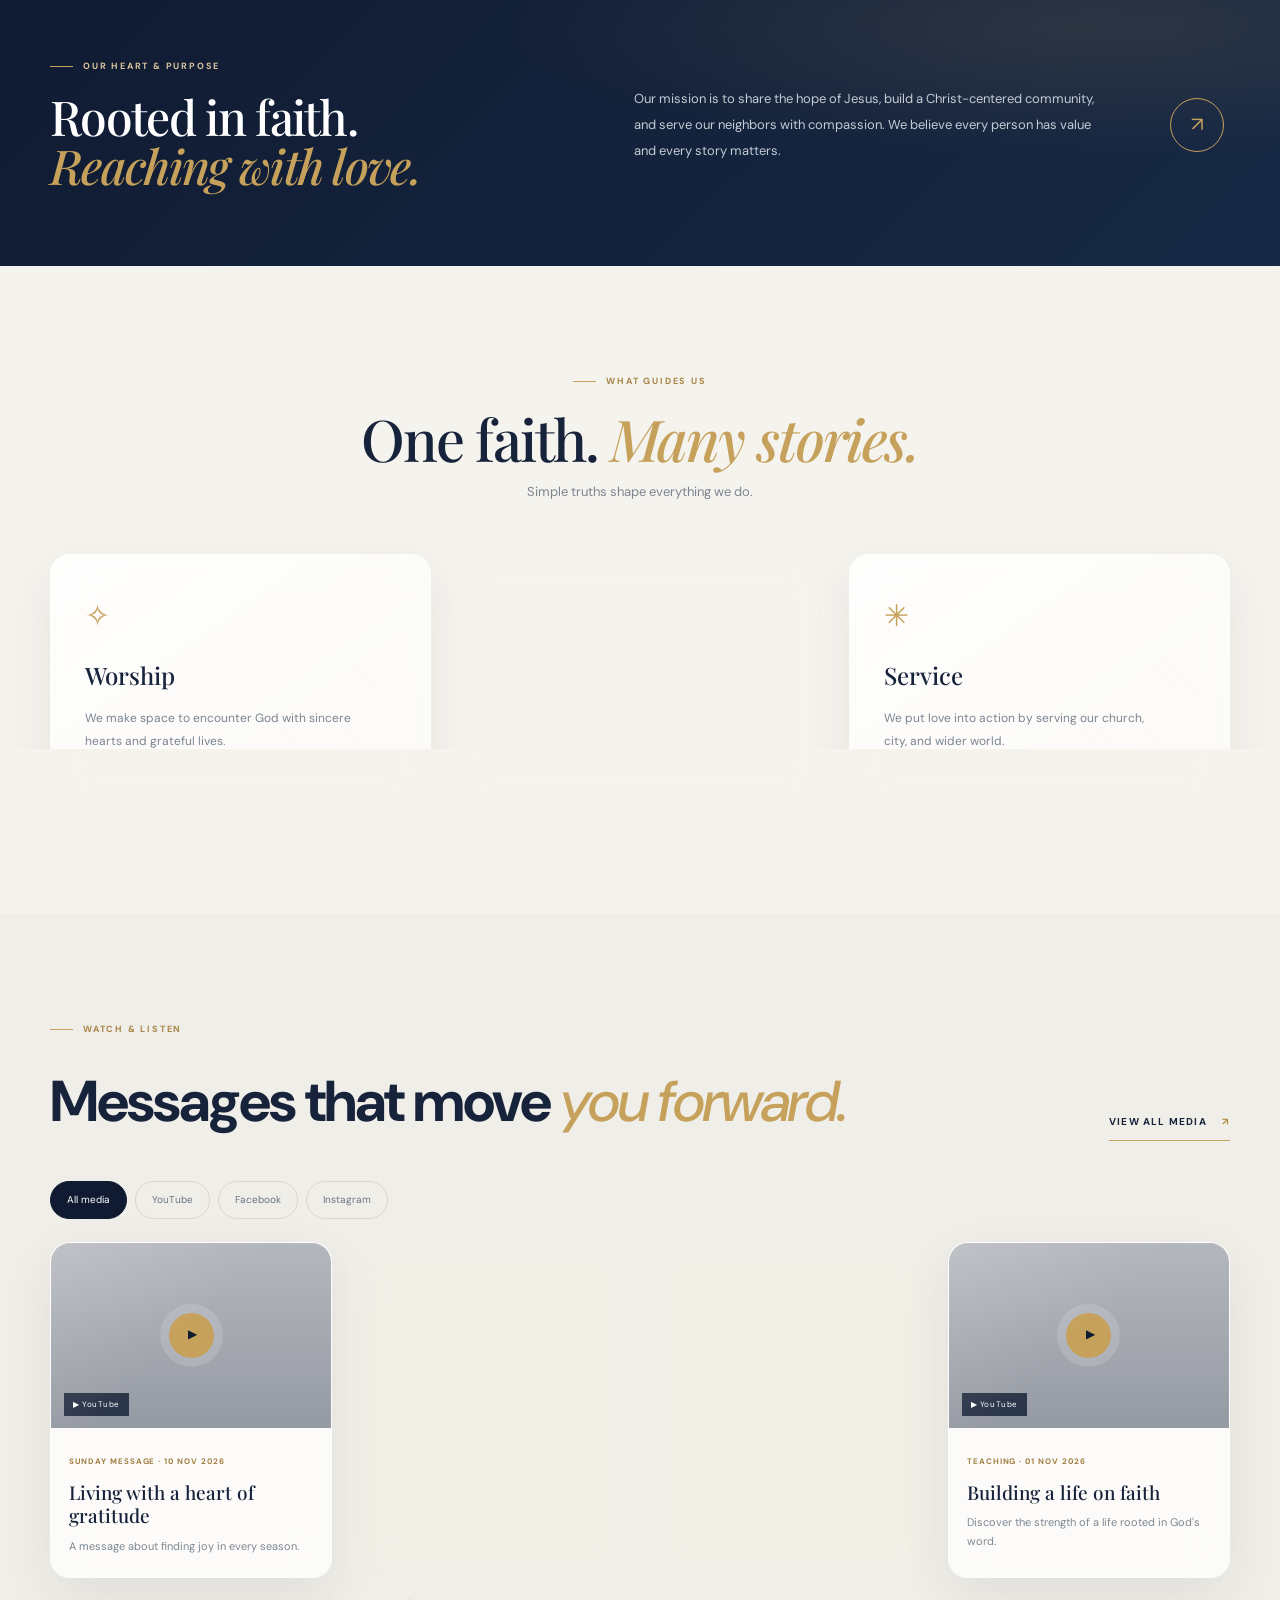
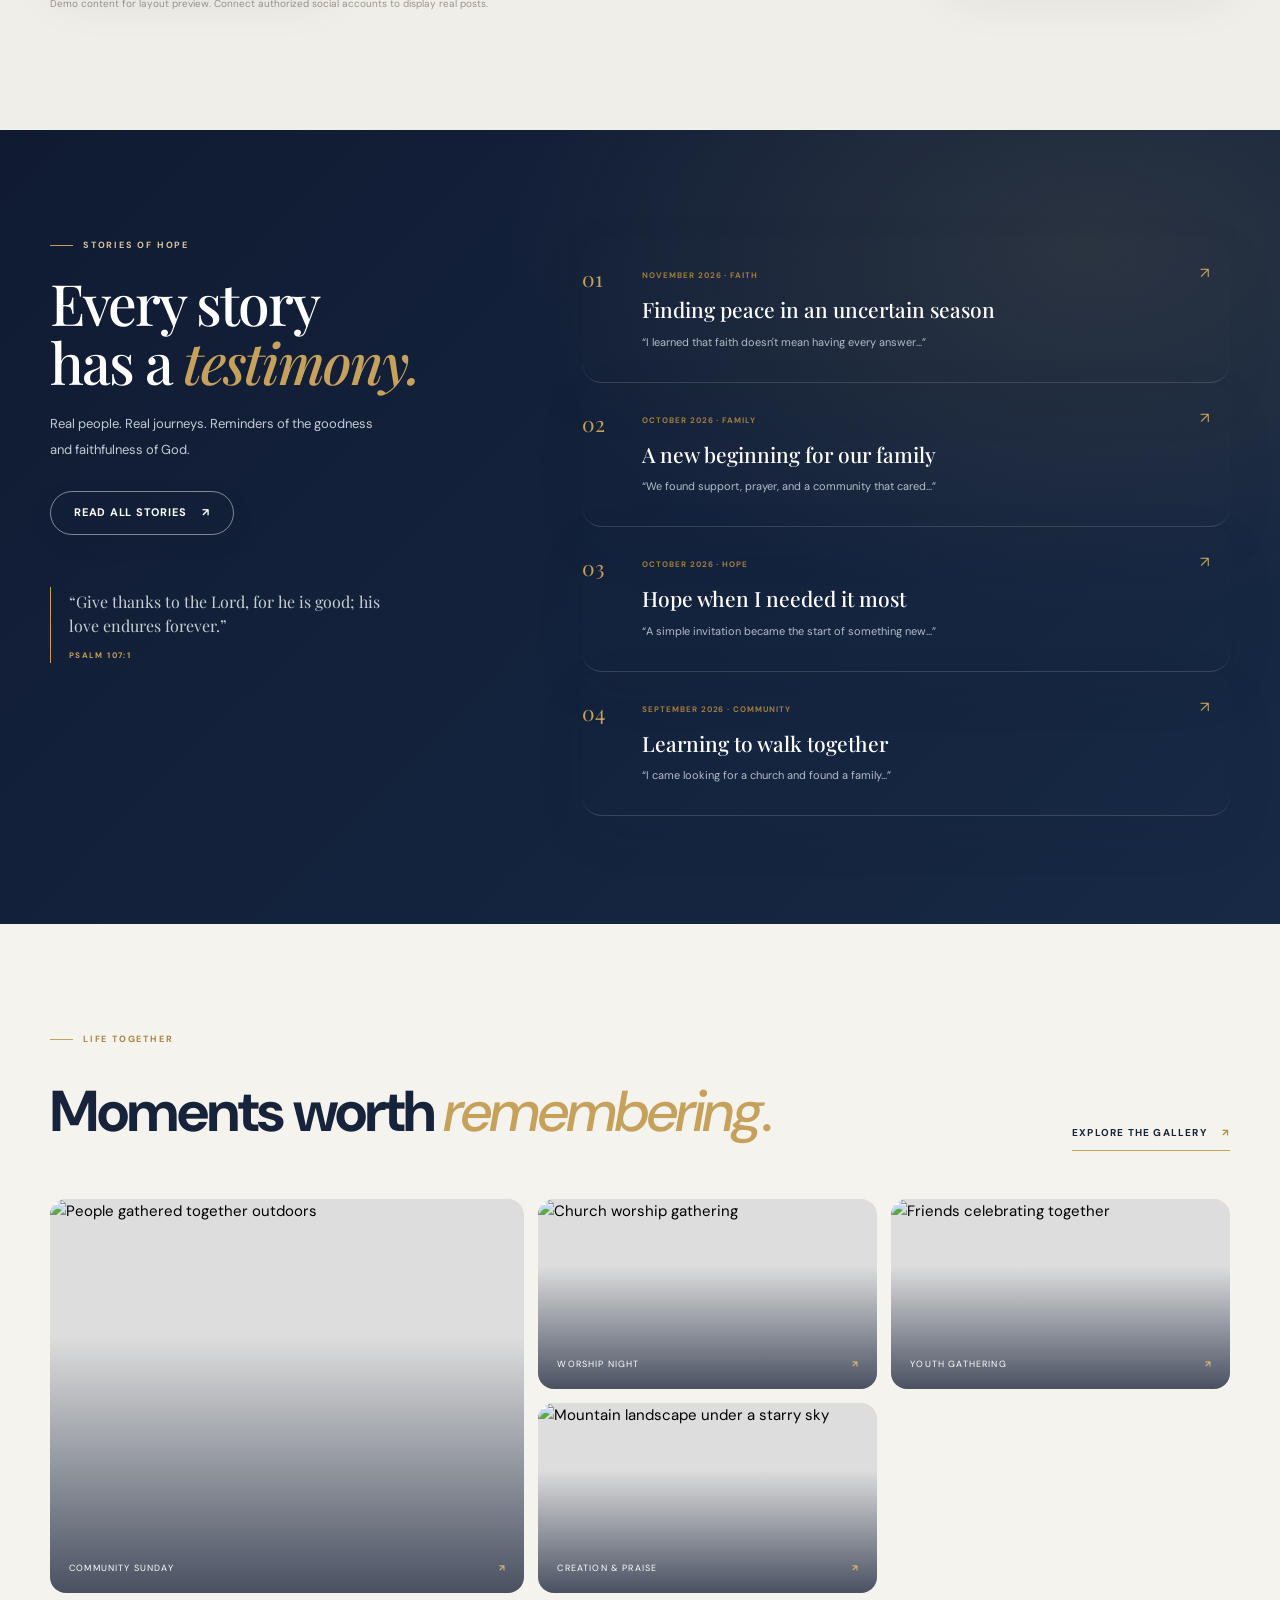
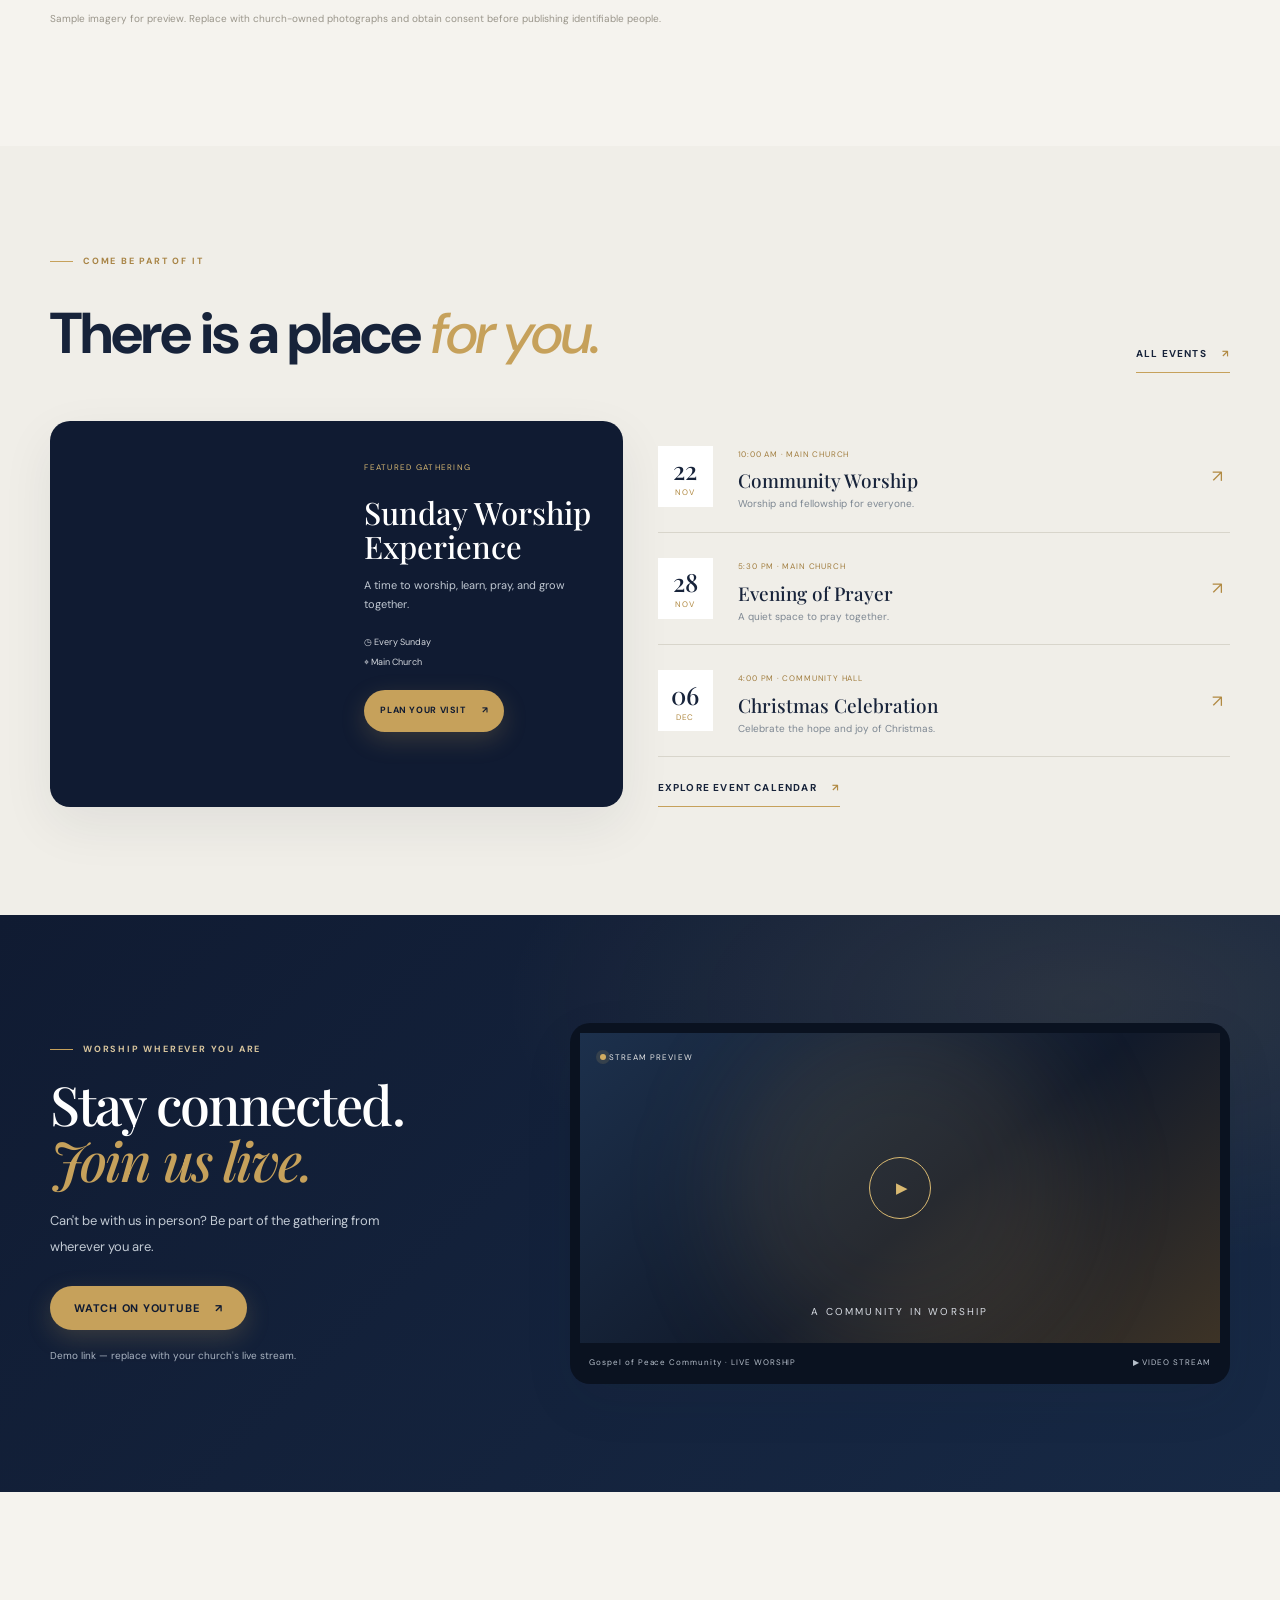
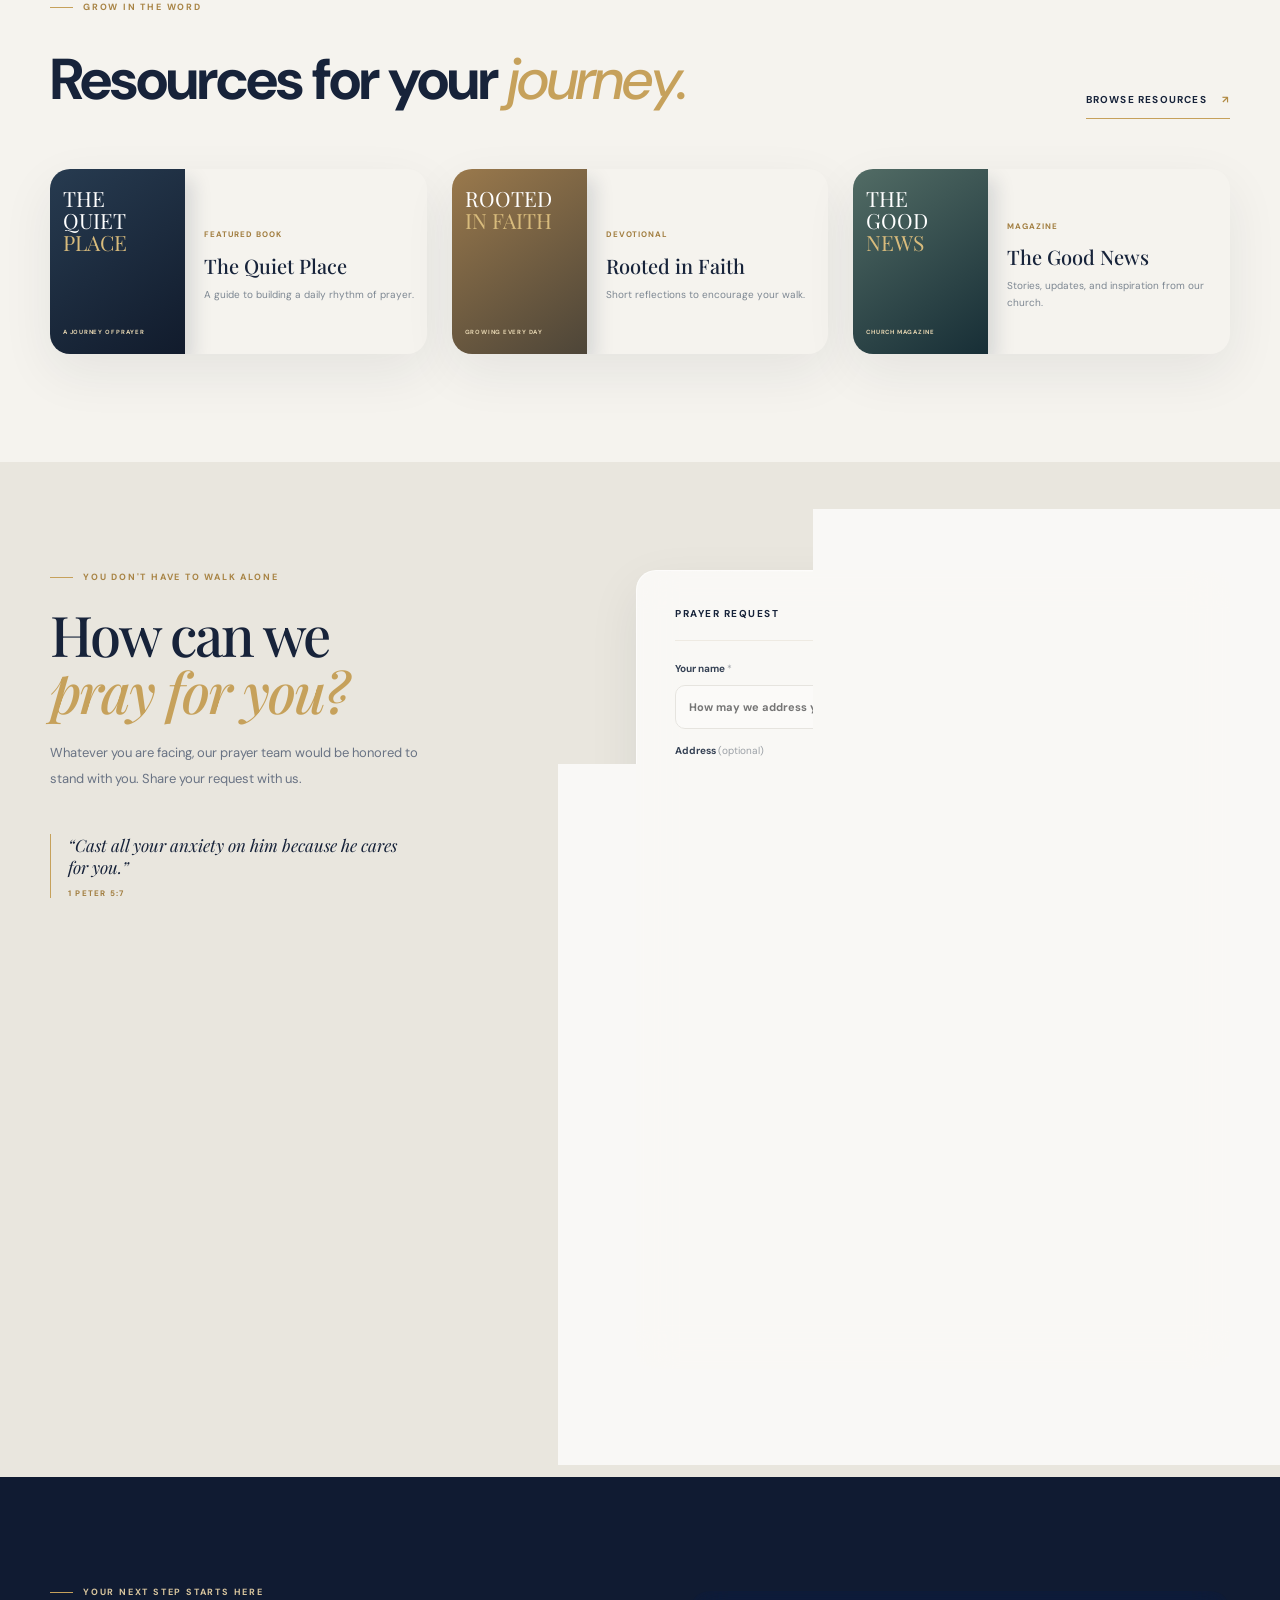
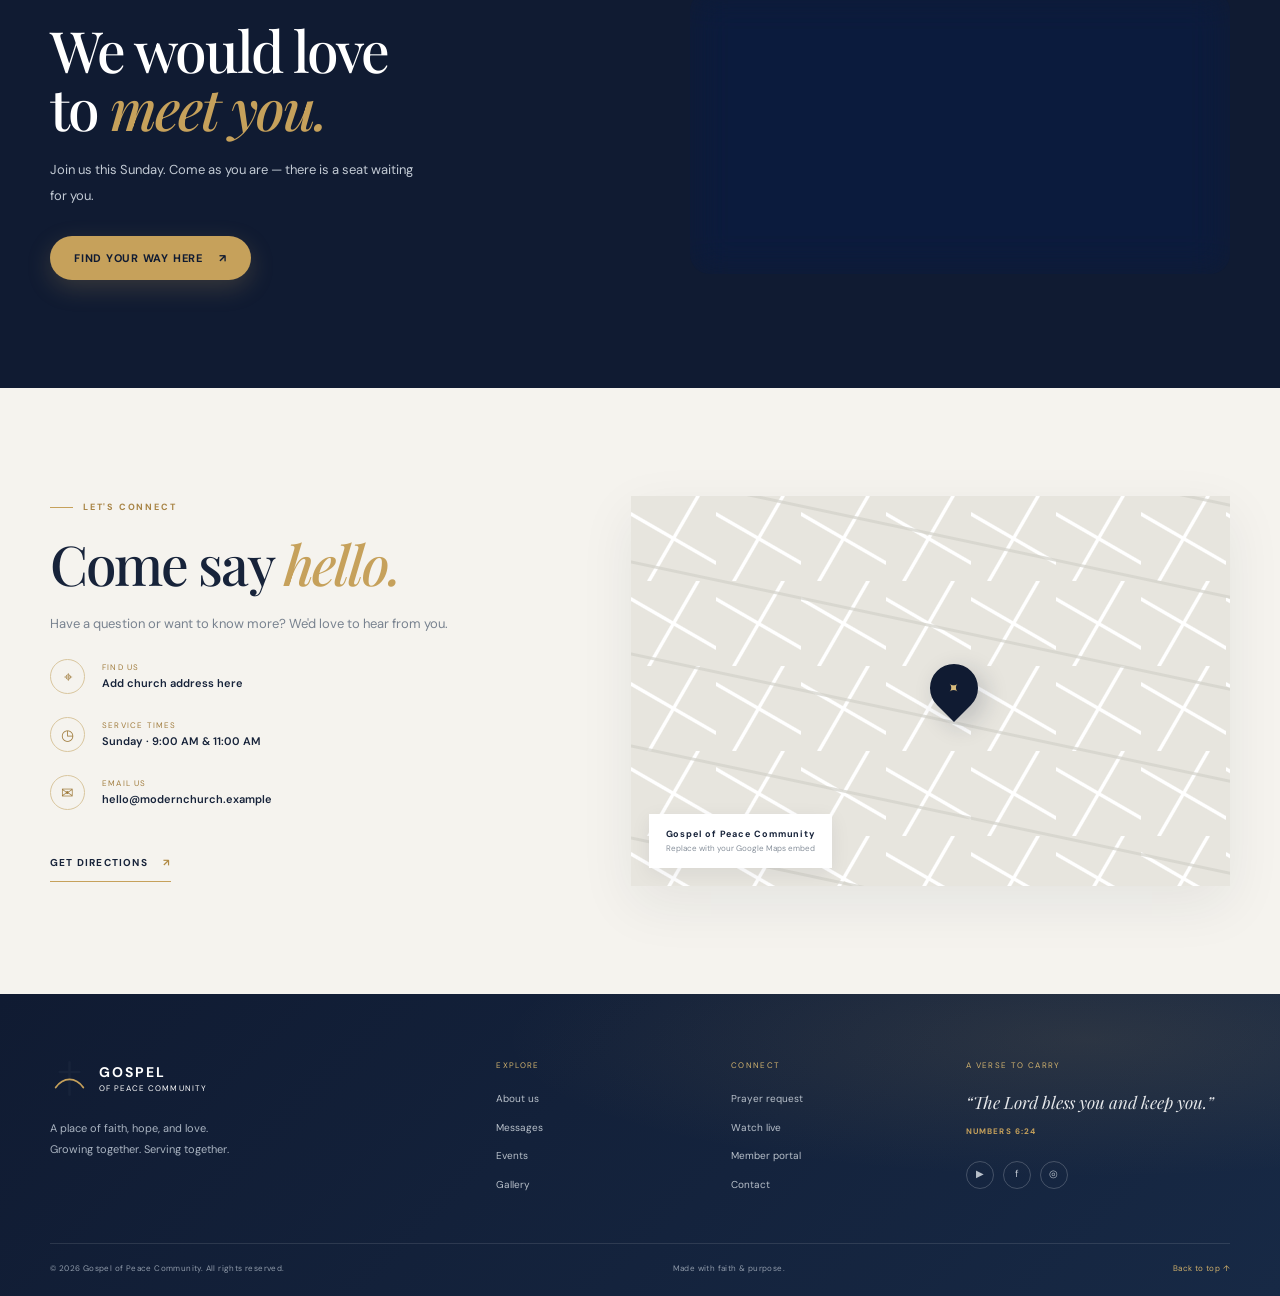
==== commit 97a1b6f2: "Require prayer request name and add optional address" ====
--- a/index.html
+++ b/index.html
@@ -211,7 +211,8 @@
         <div><div class="eyebrow"><span></span> YOU DON'T HAVE TO WALK ALONE</div><h2>How can we<br><em>pray for you?</em></h2><p>Whatever you are facing, our prayer team would be honored to stand with you. Share your request with us.</p><div class="prayer-scripture">“Cast all your anxiety on him because he cares for you.”<b>1 PETER 5:7</b></div></div>
         <form class="prayer-form" id="prayerForm">
           <div class="form-heading"><span>PRAYER REQUEST</span><small>Share only what you feel comfortable sharing.</small></div>
-          <label>Your name <span>(optional)</span><input name="name" type="text" autocomplete="name" maxlength="80" placeholder="How may we address you?"></label>
+          <label>Your name <span class="required-mark" aria-hidden="true">*</span><input name="name" type="text" autocomplete="name" maxlength="80" placeholder="How may we address you?" required></label>
+          <label>Address <span>(optional)</span><input name="address" type="text" autocomplete="street-address" maxlength="180" placeholder="Your address (optional)"></label>
           <label>Mobile number <span>(optional)</span><input name="phone" type="tel" autocomplete="tel" inputmode="tel" maxlength="25" placeholder="+91 00000 00000"></label>
           <label>Prayer category
             <select name="category">
@@ -223,9 +224,10 @@
               <option value="Other">Other</option>
             </select>
           </label>
-          <label>Your prayer request<textarea name="message" required minlength="8" maxlength="2000" rows="4" placeholder="Share what is on your heart..."></textarea></label>
+          <label>Your prayer request <span class="required-mark" aria-hidden="true">*</span><textarea name="message" required minlength="8" maxlength="2000" rows="4" placeholder="Share what is on your heart..."></textarea></label>
           <label class="check-label"><input type="checkbox" name="confidential" value="yes"> Please keep this request confidential.</label>
           <button class="btn btn-dark form-submit" type="submit">Send prayer request <span>↗</span></button>
+          <small class="form-required-note"><span class="required-mark" aria-hidden="true">*</span> Required fields</small>
           <small class="form-privacy">This preview opens WhatsApp with a prepared message when the church number is configured. Nothing is sent until you press Send in WhatsApp. Automatic WhatsApp Business delivery needs a secure server integration.</small>
           <div class="form-feedback" id="prayerFeedback" role="status" aria-live="polite"></div>
         </form>
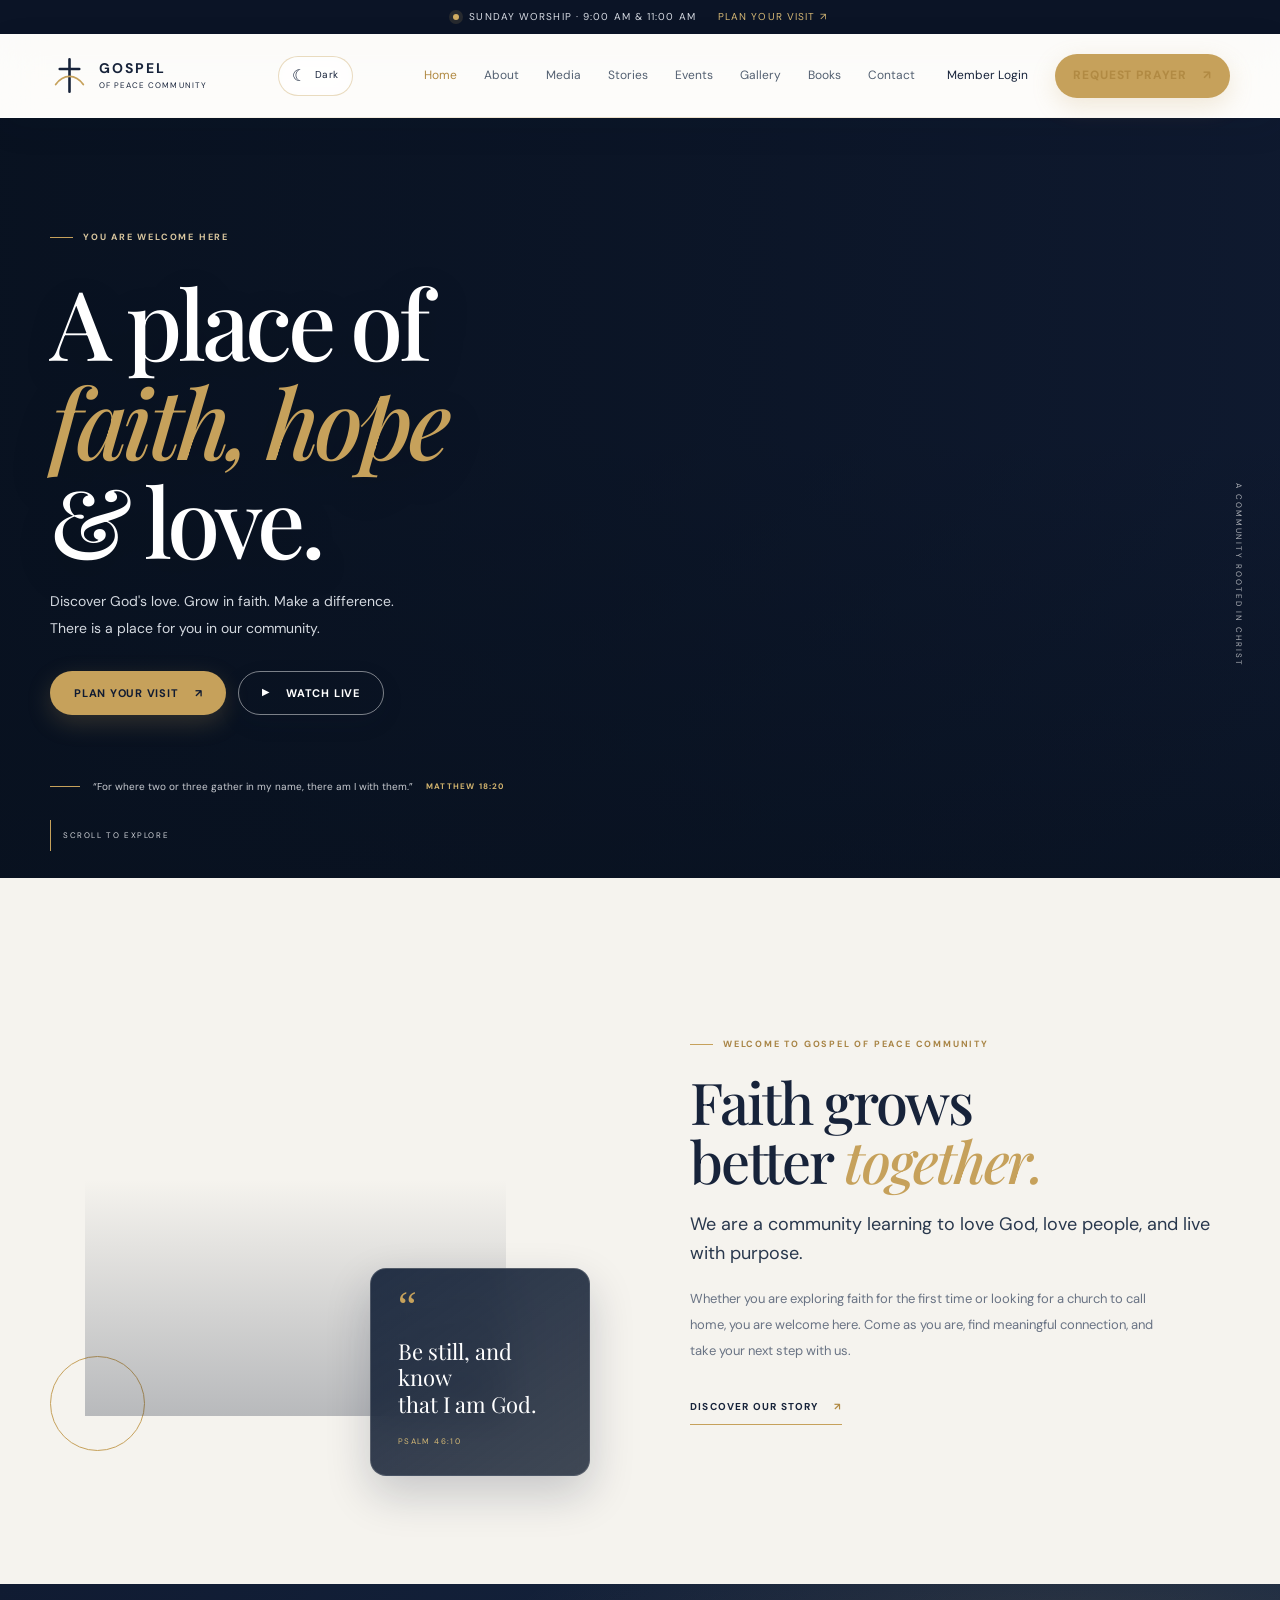
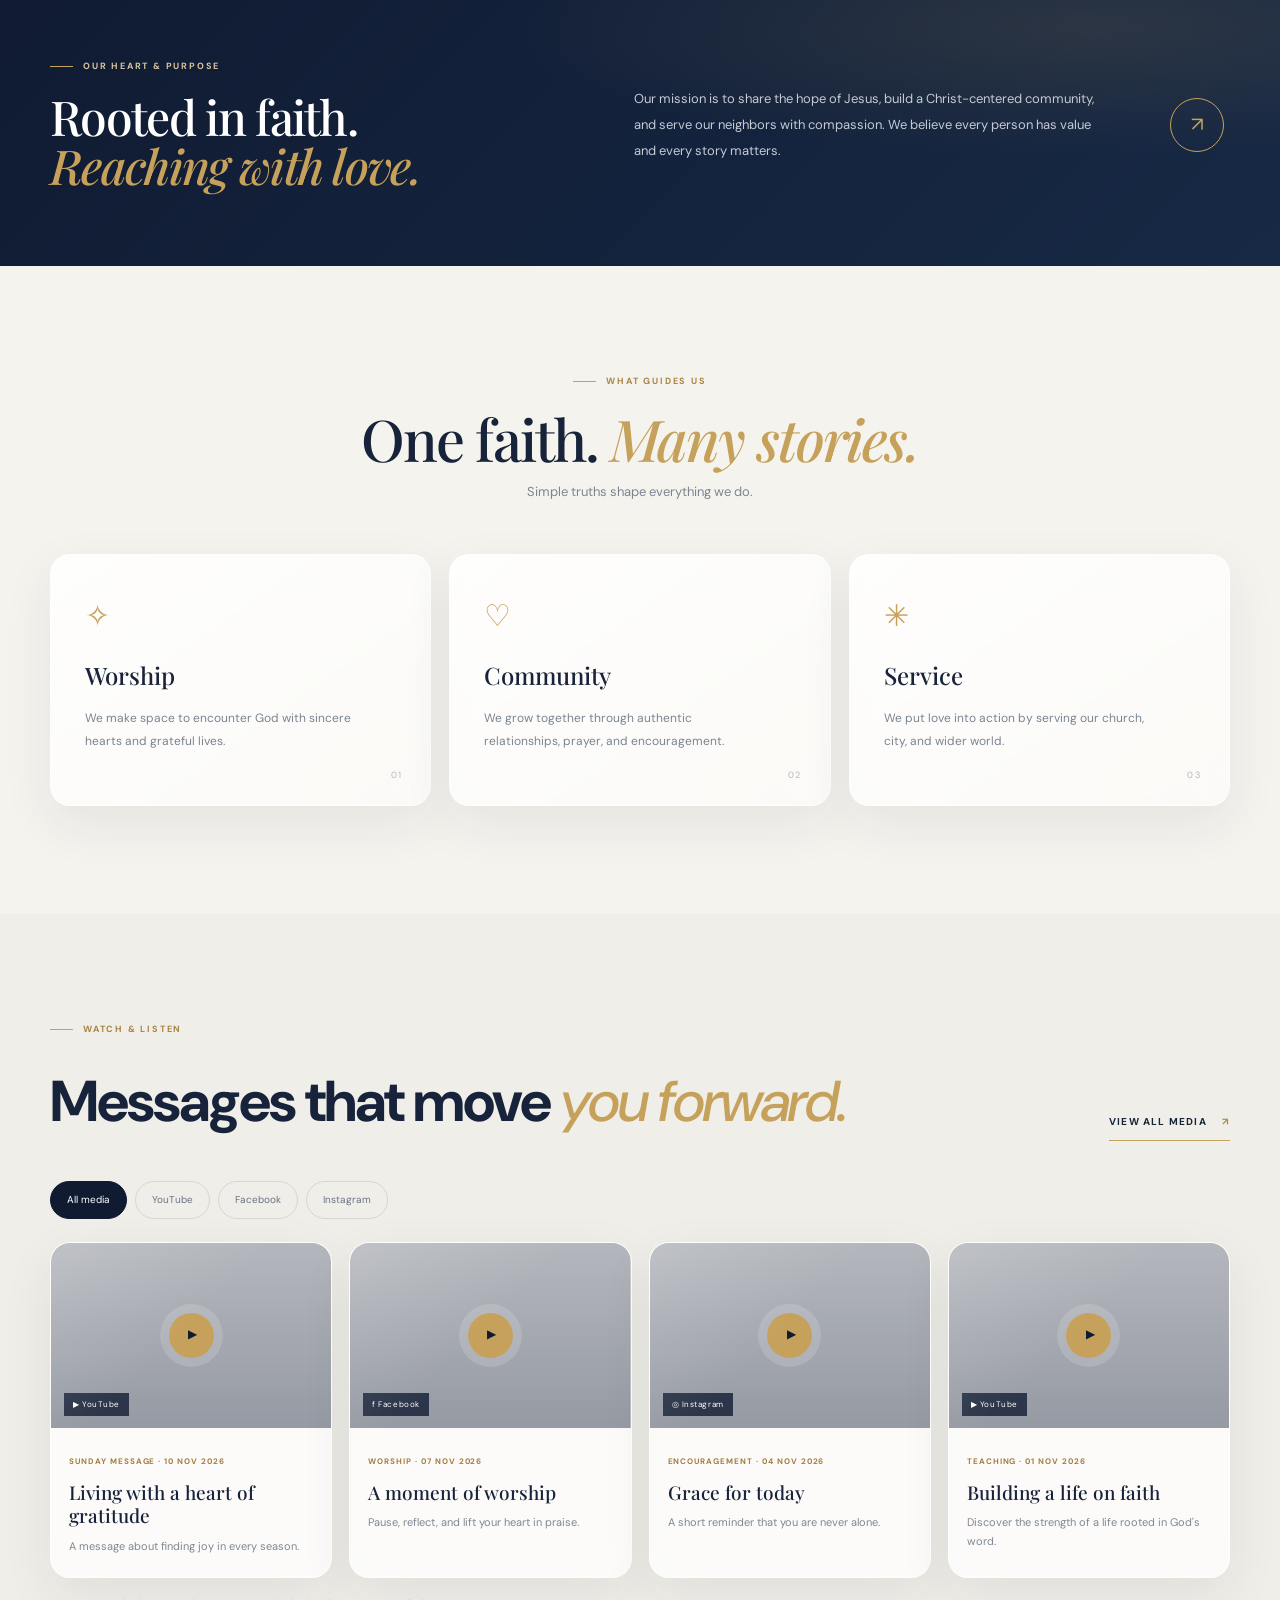
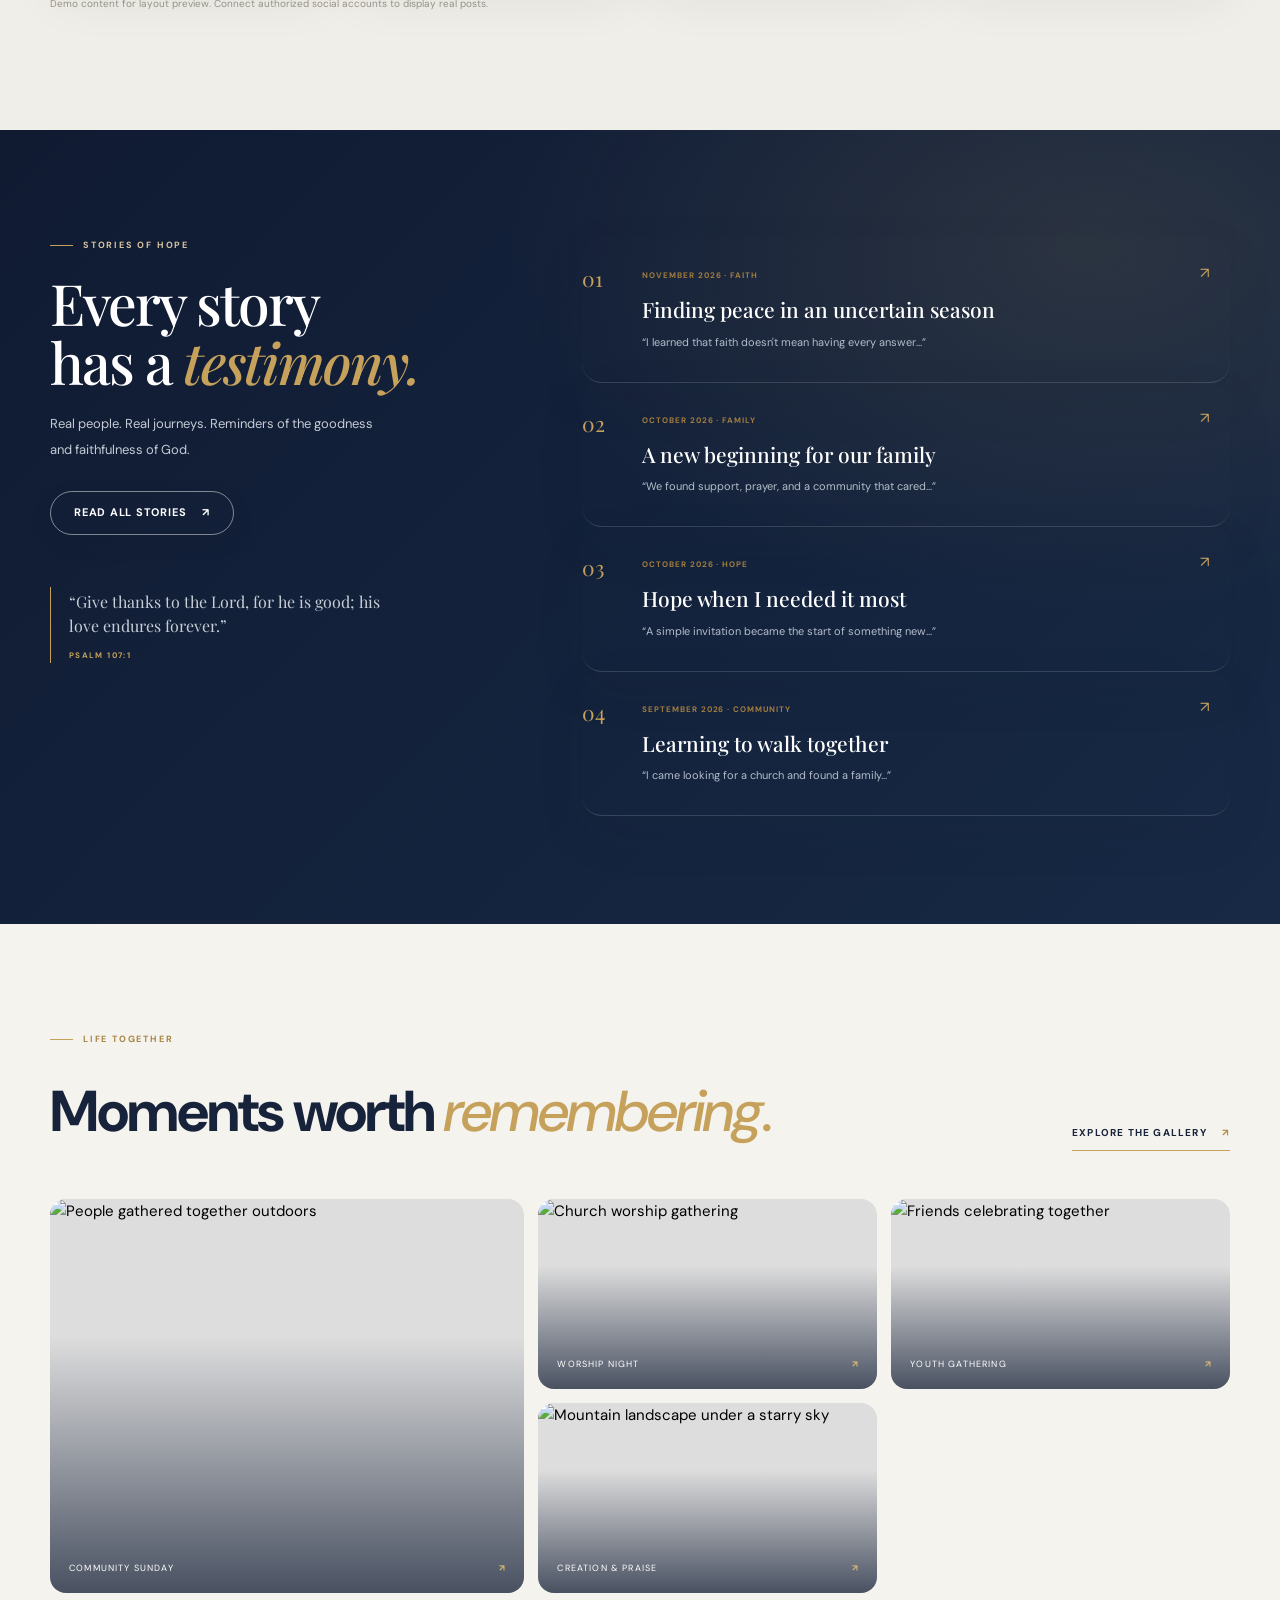
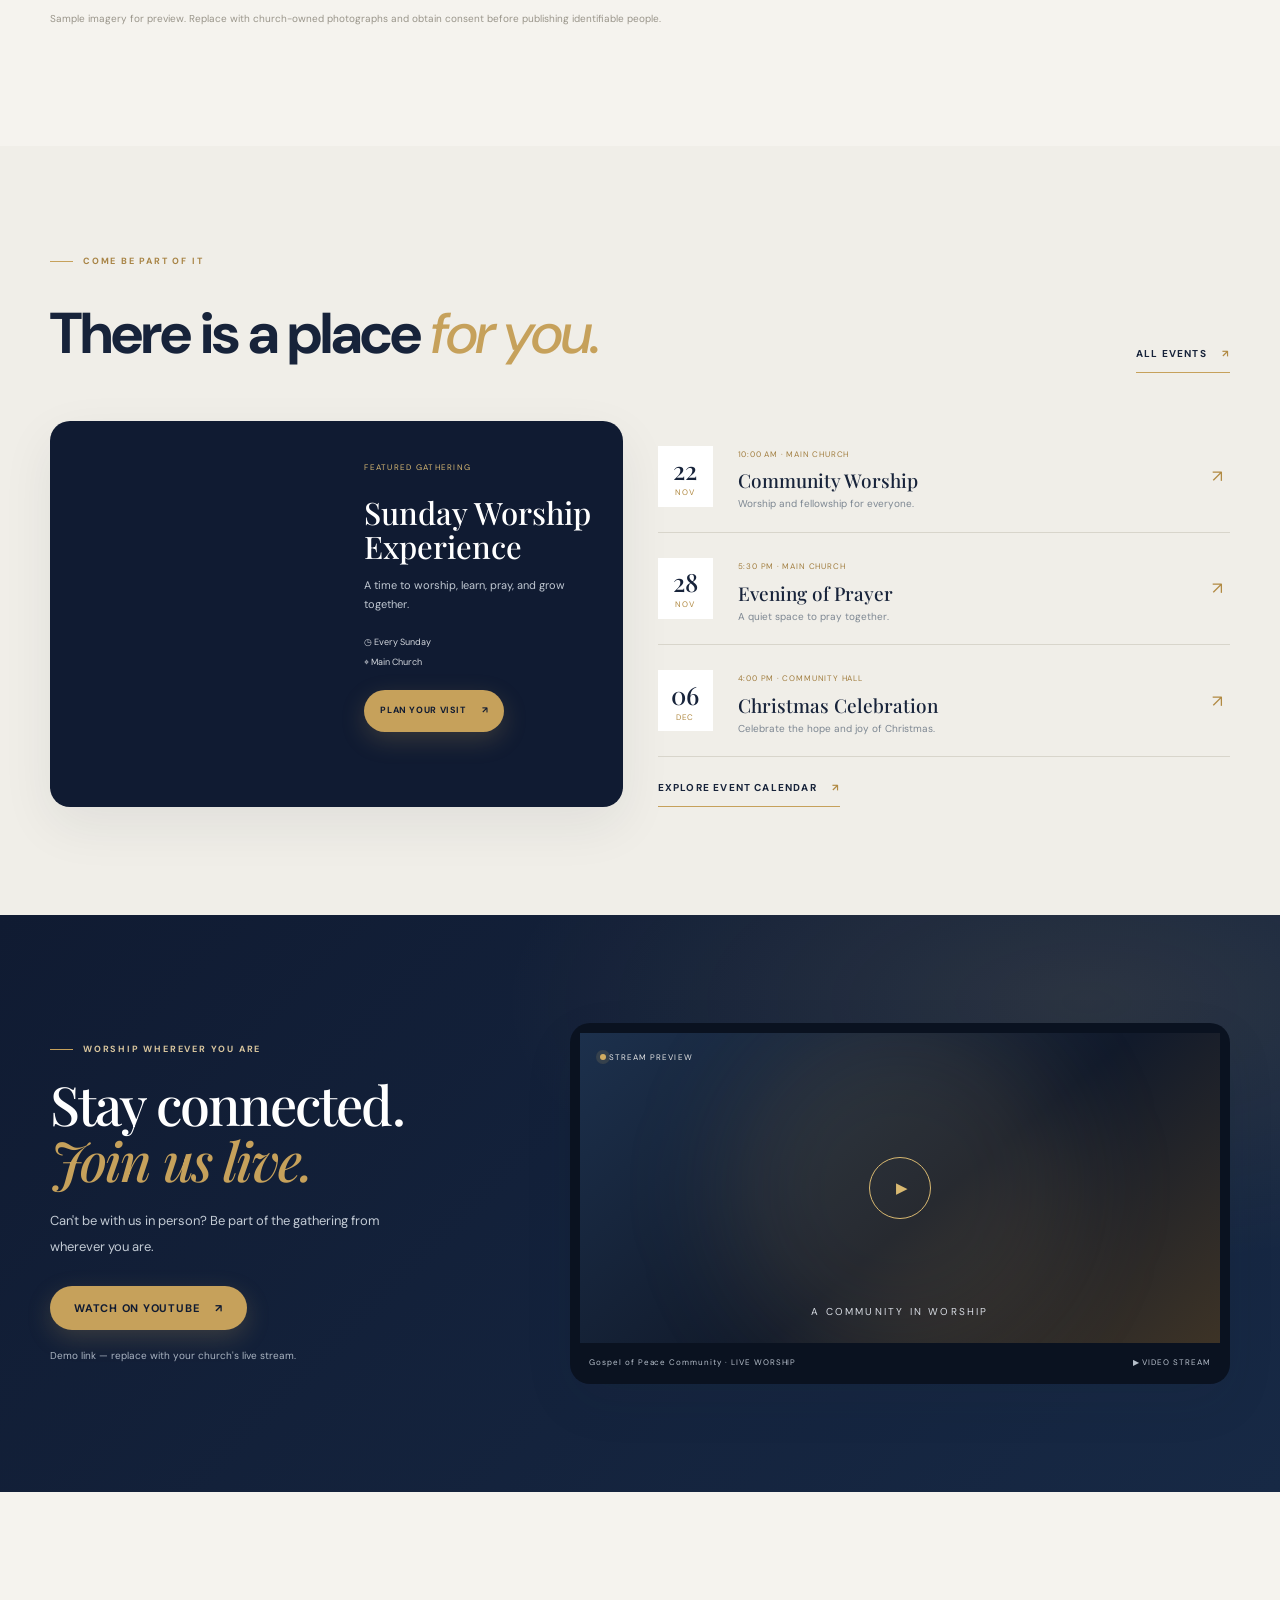
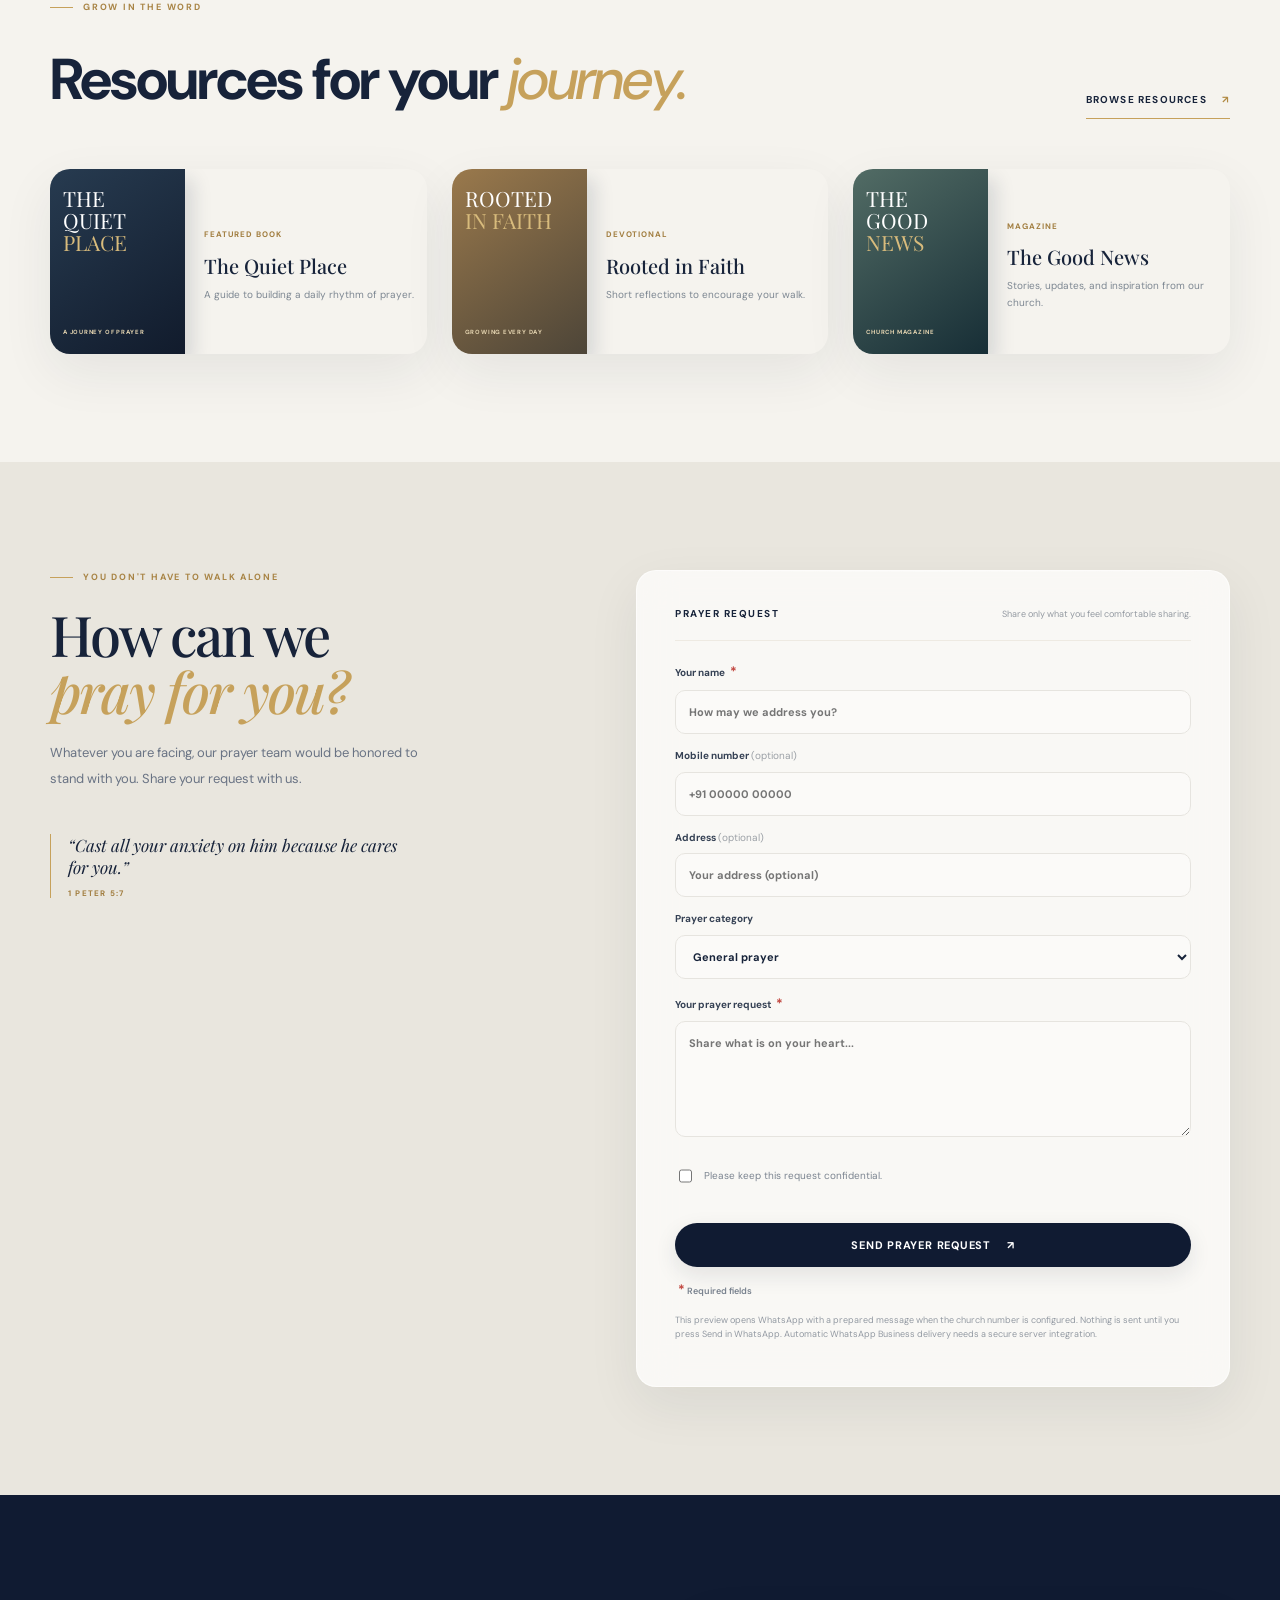
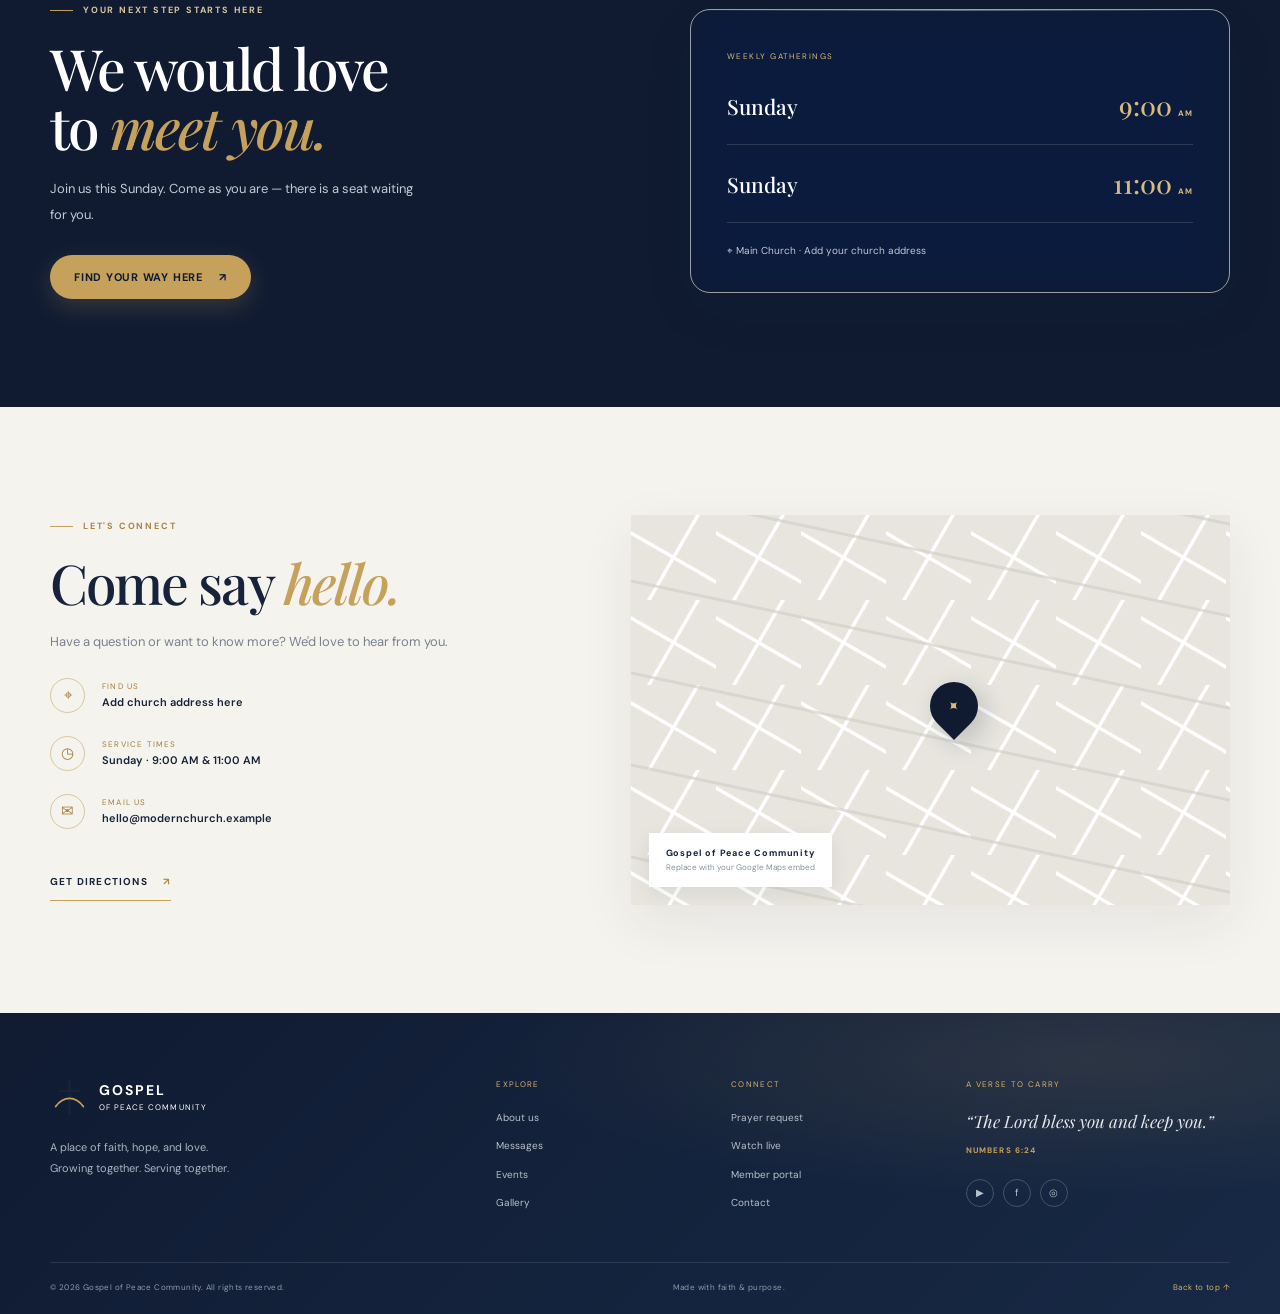
==== commit e5d5f620: "Move prayer mobile field below name" ====
--- a/index.html
+++ b/index.html
@@ -212,8 +212,8 @@
         <form class="prayer-form" id="prayerForm">
           <div class="form-heading"><span>PRAYER REQUEST</span><small>Share only what you feel comfortable sharing.</small></div>
           <label>Your name <span class="required-mark" aria-hidden="true">*</span><input name="name" type="text" autocomplete="name" maxlength="80" placeholder="How may we address you?" required></label>
+          <label>Mobile number <span>(optional)</span><input name="phone" type="tel" autocomplete="tel" inputmode="tel" maxlength="25" placeholder="+91 00000 00000"></label>
           <label>Address <span>(optional)</span><input name="address" type="text" autocomplete="street-address" maxlength="180" placeholder="Your address (optional)"></label>
-          <label>Mobile number <span>(optional)</span><input name="phone" type="tel" autocomplete="tel" inputmode="tel" maxlength="25" placeholder="+91 00000 00000"></label>
           <label>Prayer category
             <select name="category">
               <option value="General prayer">General prayer</option>
--- a/styles.css
+++ b/styles.css
@@ -176,3 +176,20 @@
 .home-book-author,.home-book-access{color:var(--muted,#687486);font-size:.88rem}
 @media(max-width:560px){.home-book-dialog-body{grid-template-columns:1fr}.home-book-dialog-cover{min-height:160px}}
 html[data-theme="dark"] .home-book-dialog{background:#172338;color:#edf0f4}
+
+/* Prayer form required-field indicator */
+.prayer-form label .required-mark,
+.form-required-note .required-mark{
+  color:#c0443d!important;
+  font-weight:800!important;
+  font-size:13px;
+  margin-left:3px;
+}
+.form-required-note{
+  display:block;
+  margin-top:12px;
+  color:#77808d;
+  font-size:9px;
+  font-weight:600;
+}
+html[data-theme="dark"] .form-required-note{color:#b5c0ce}
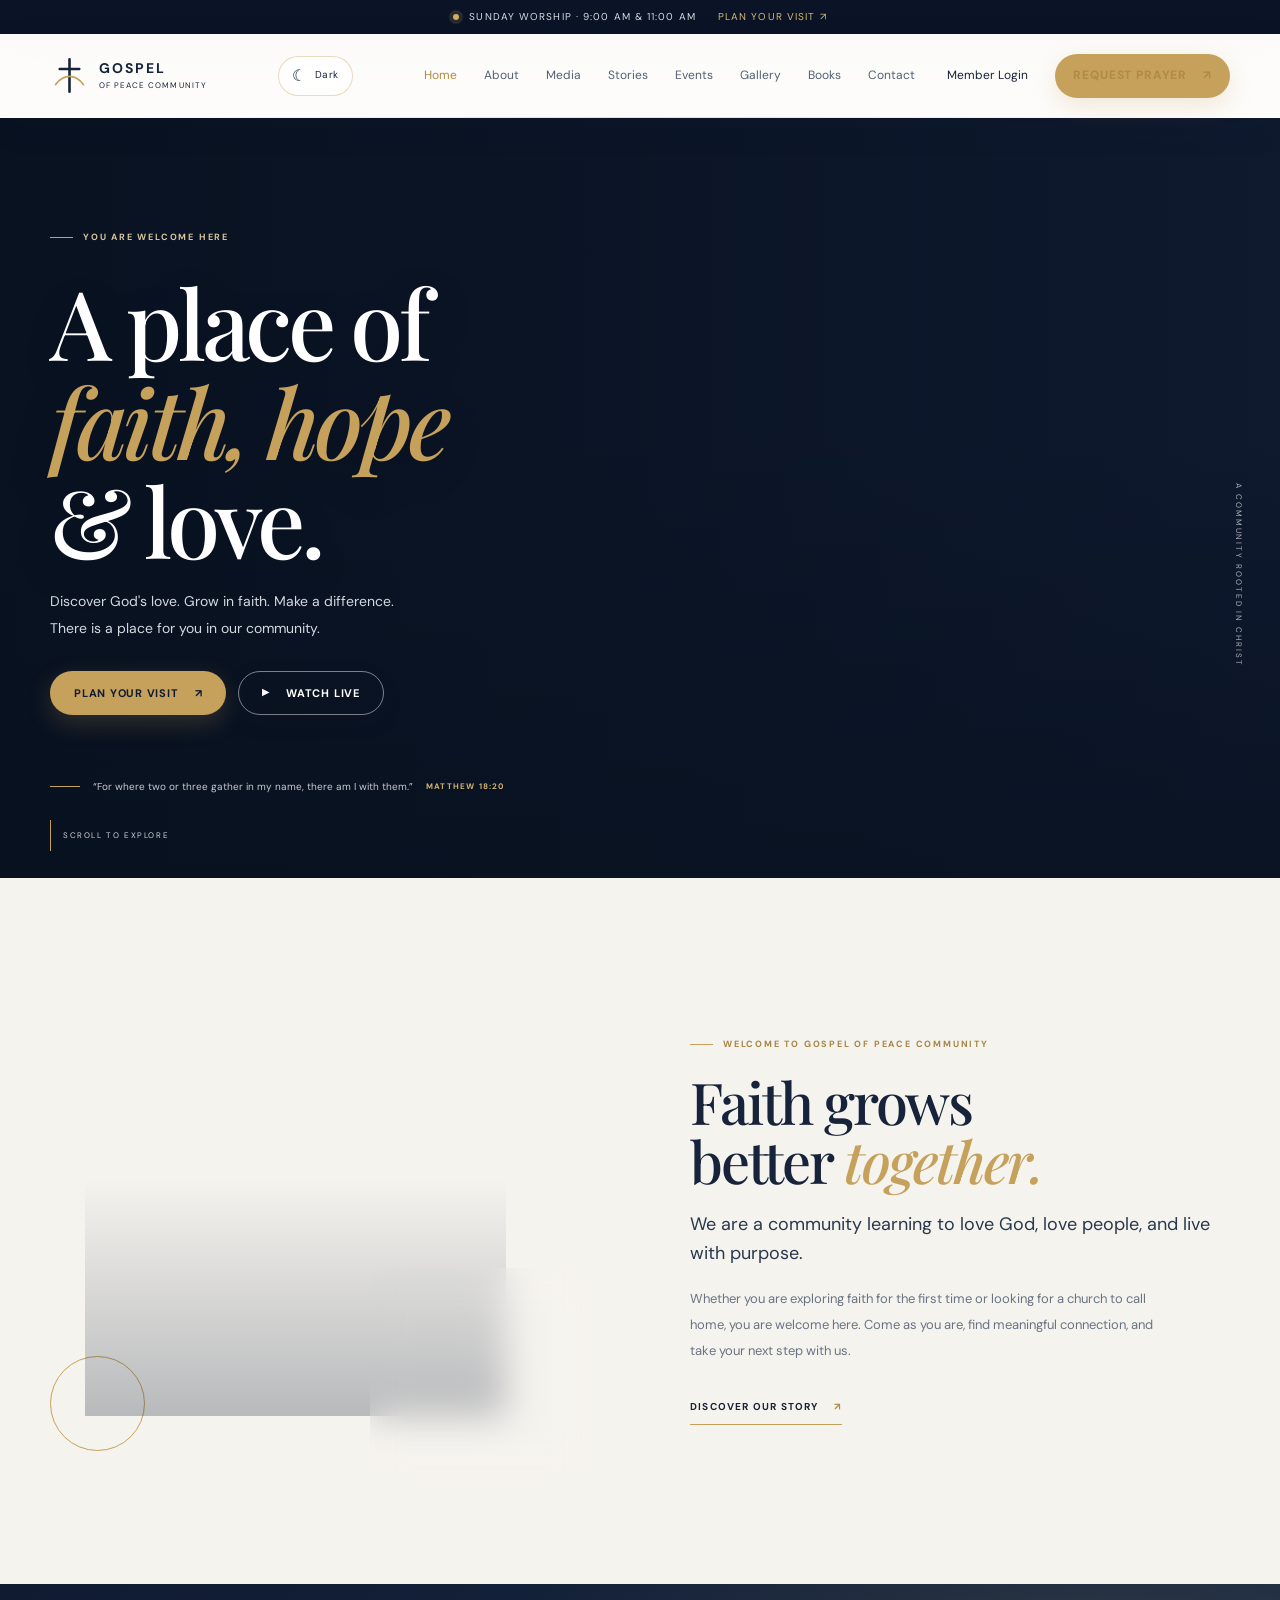
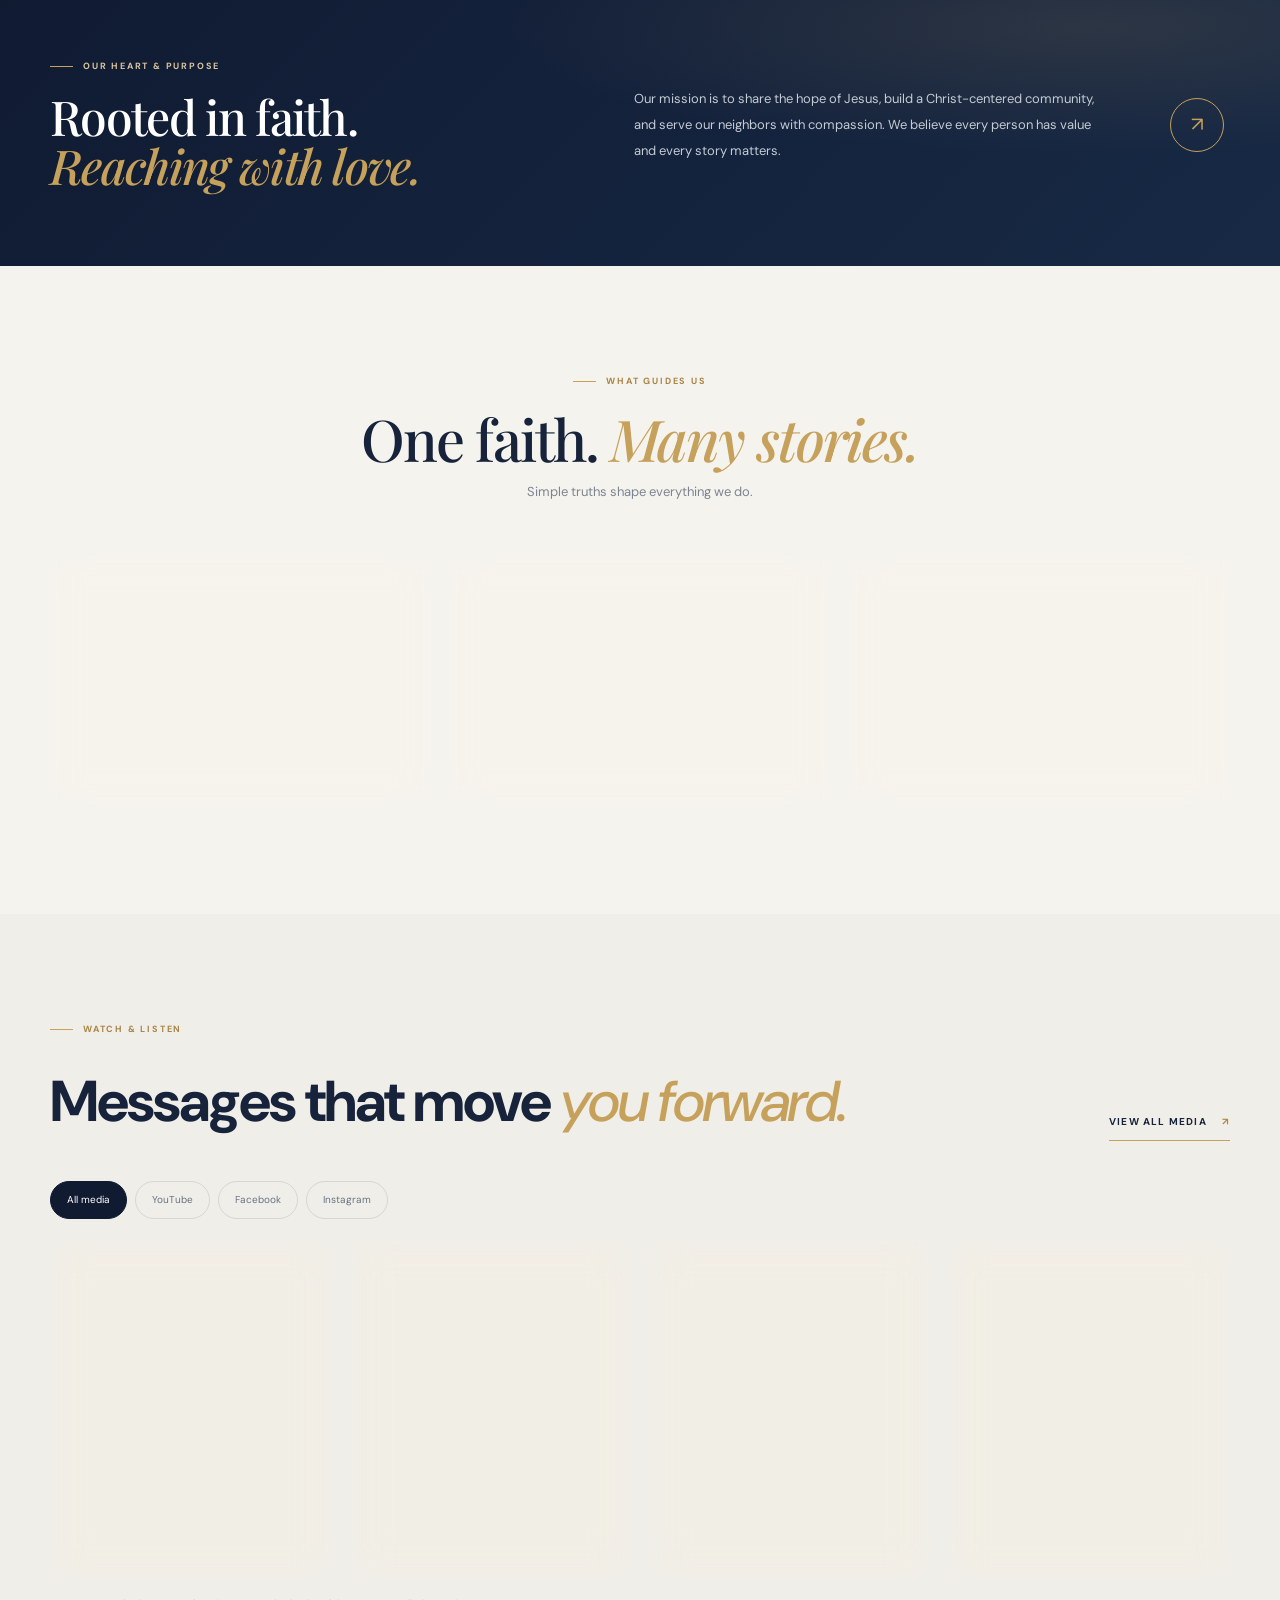
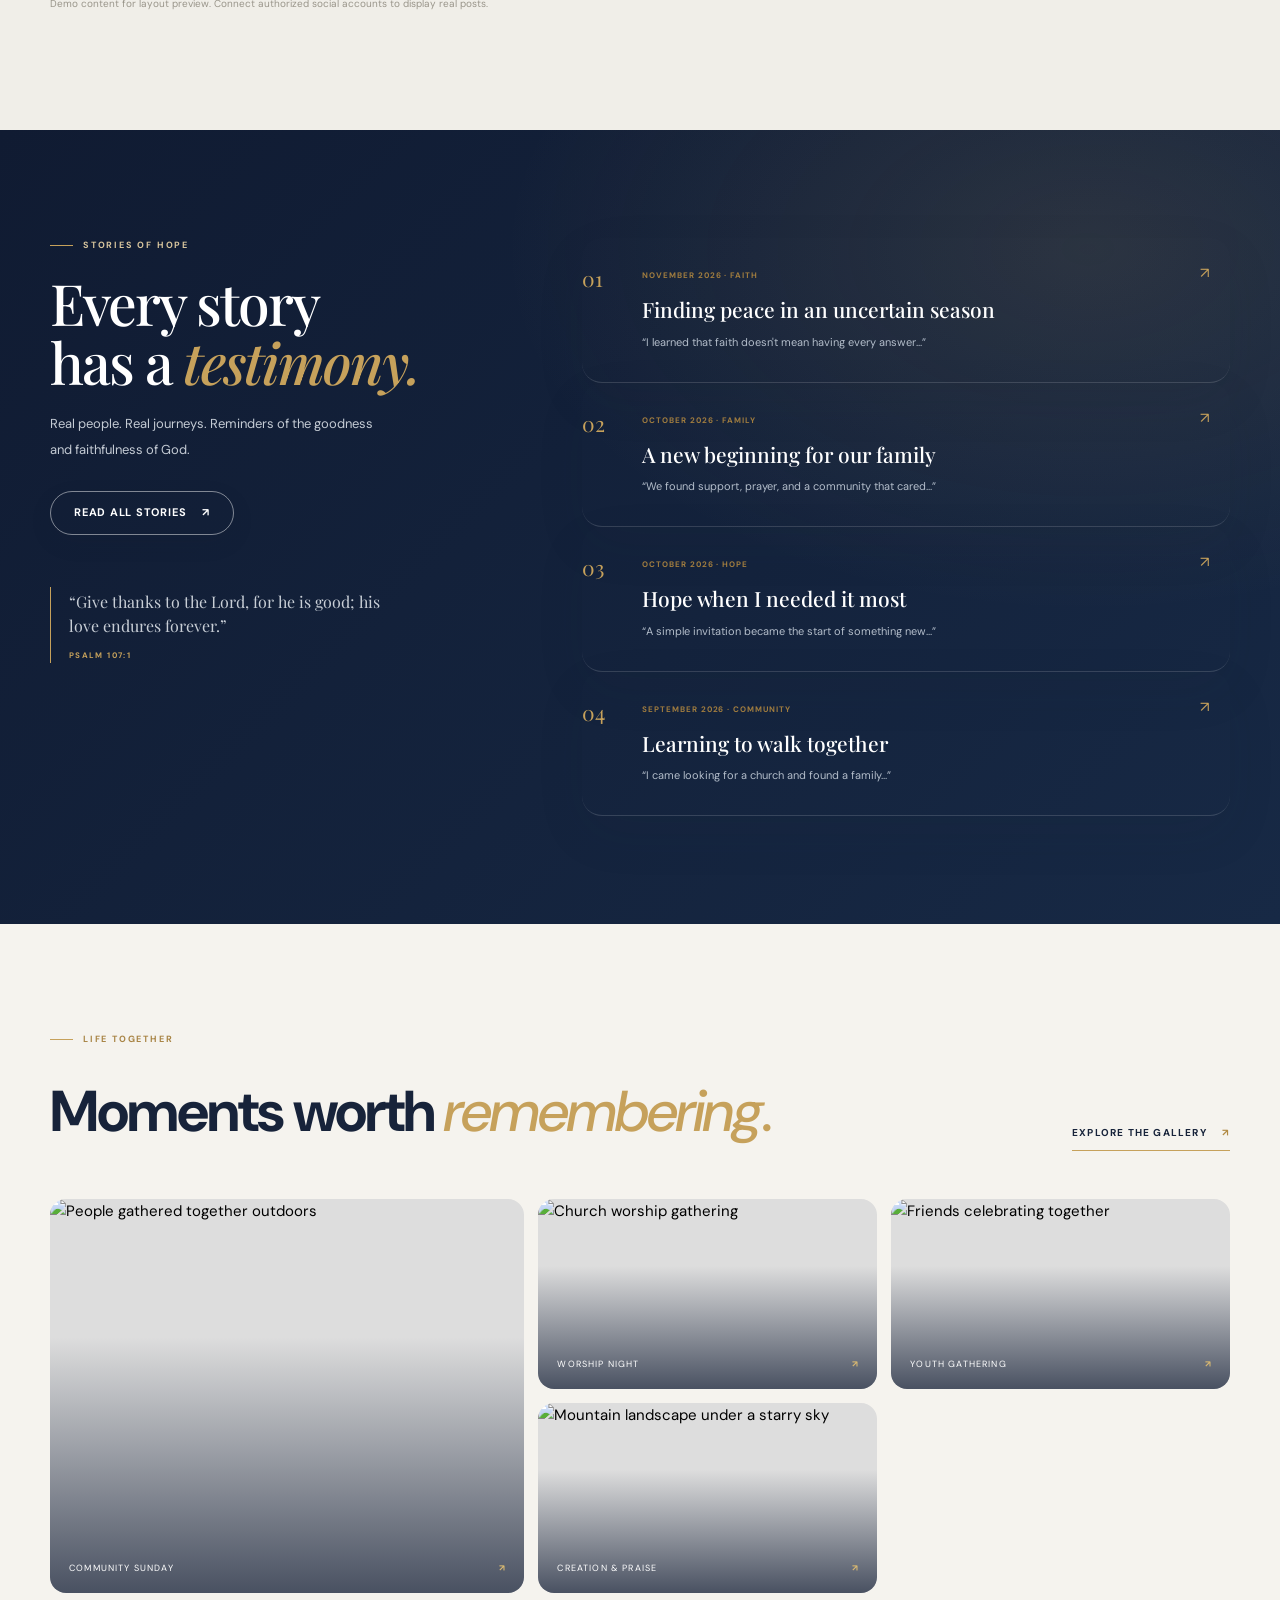
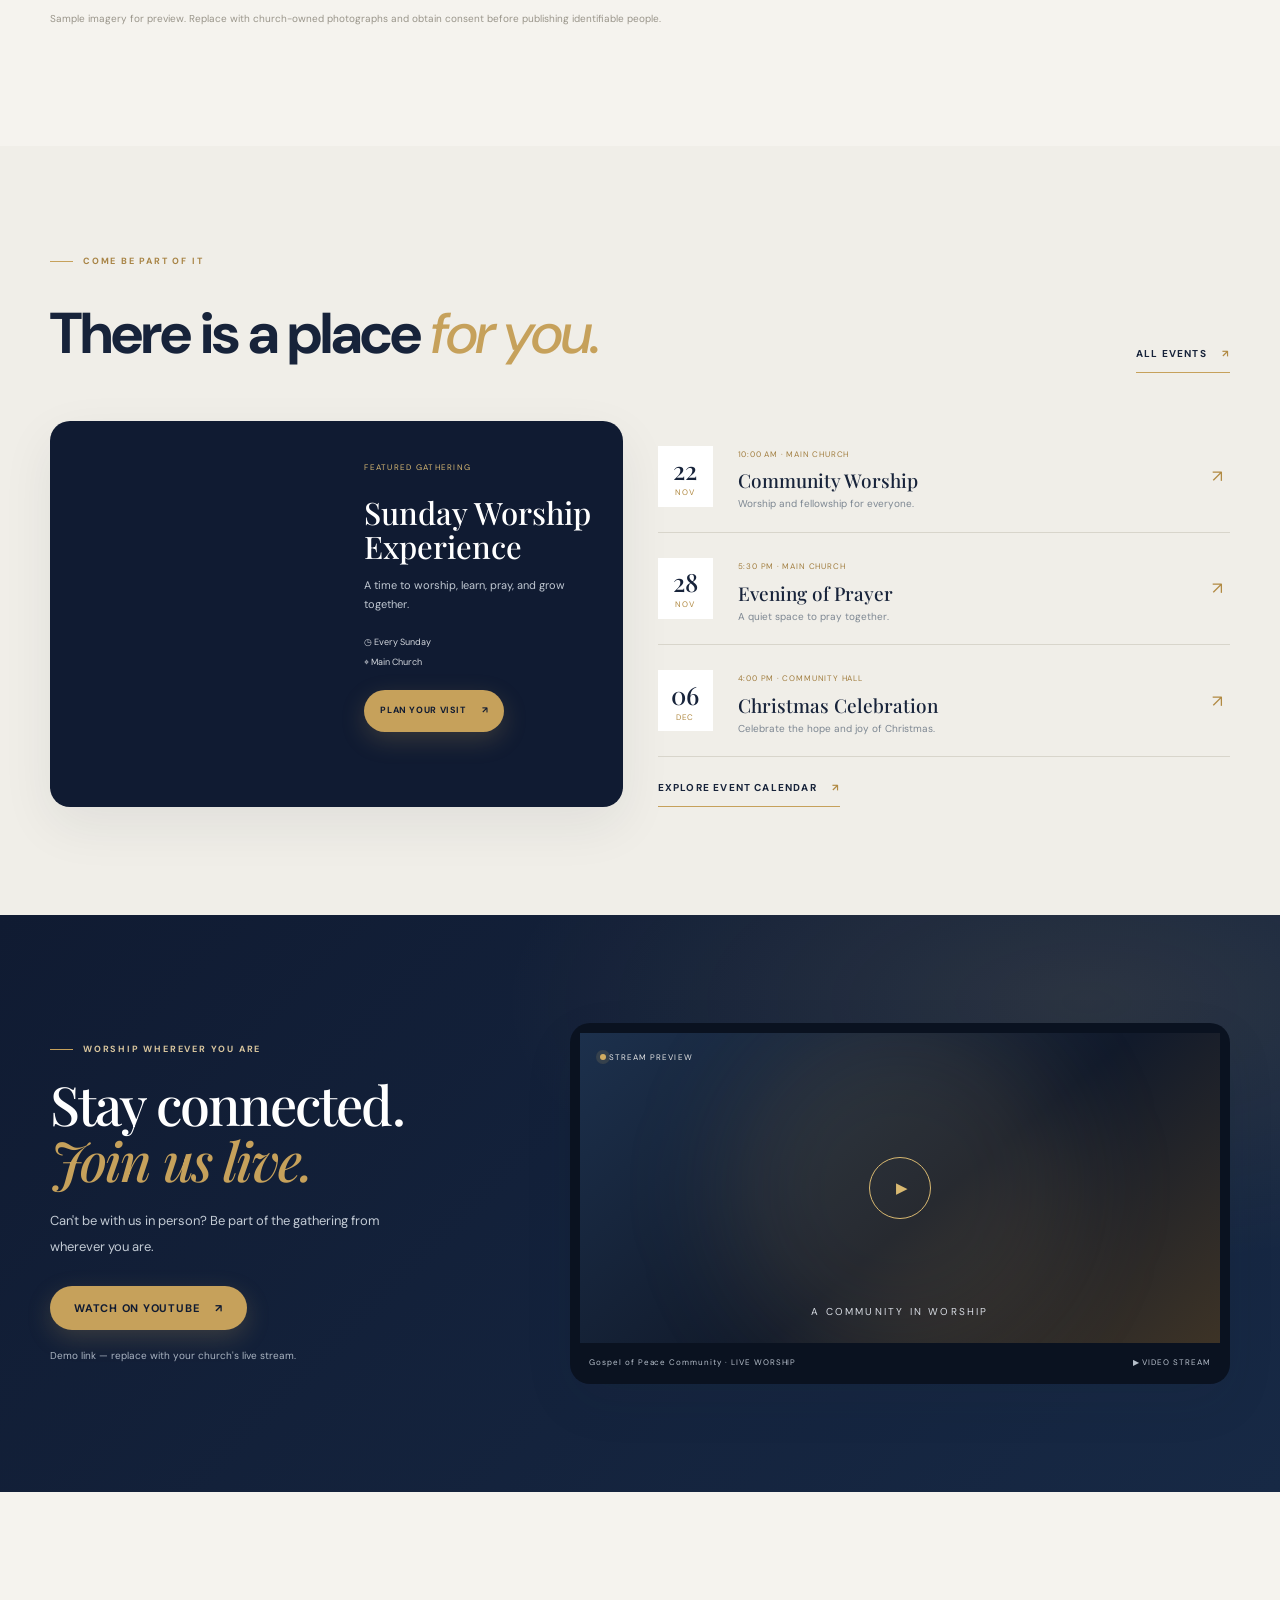
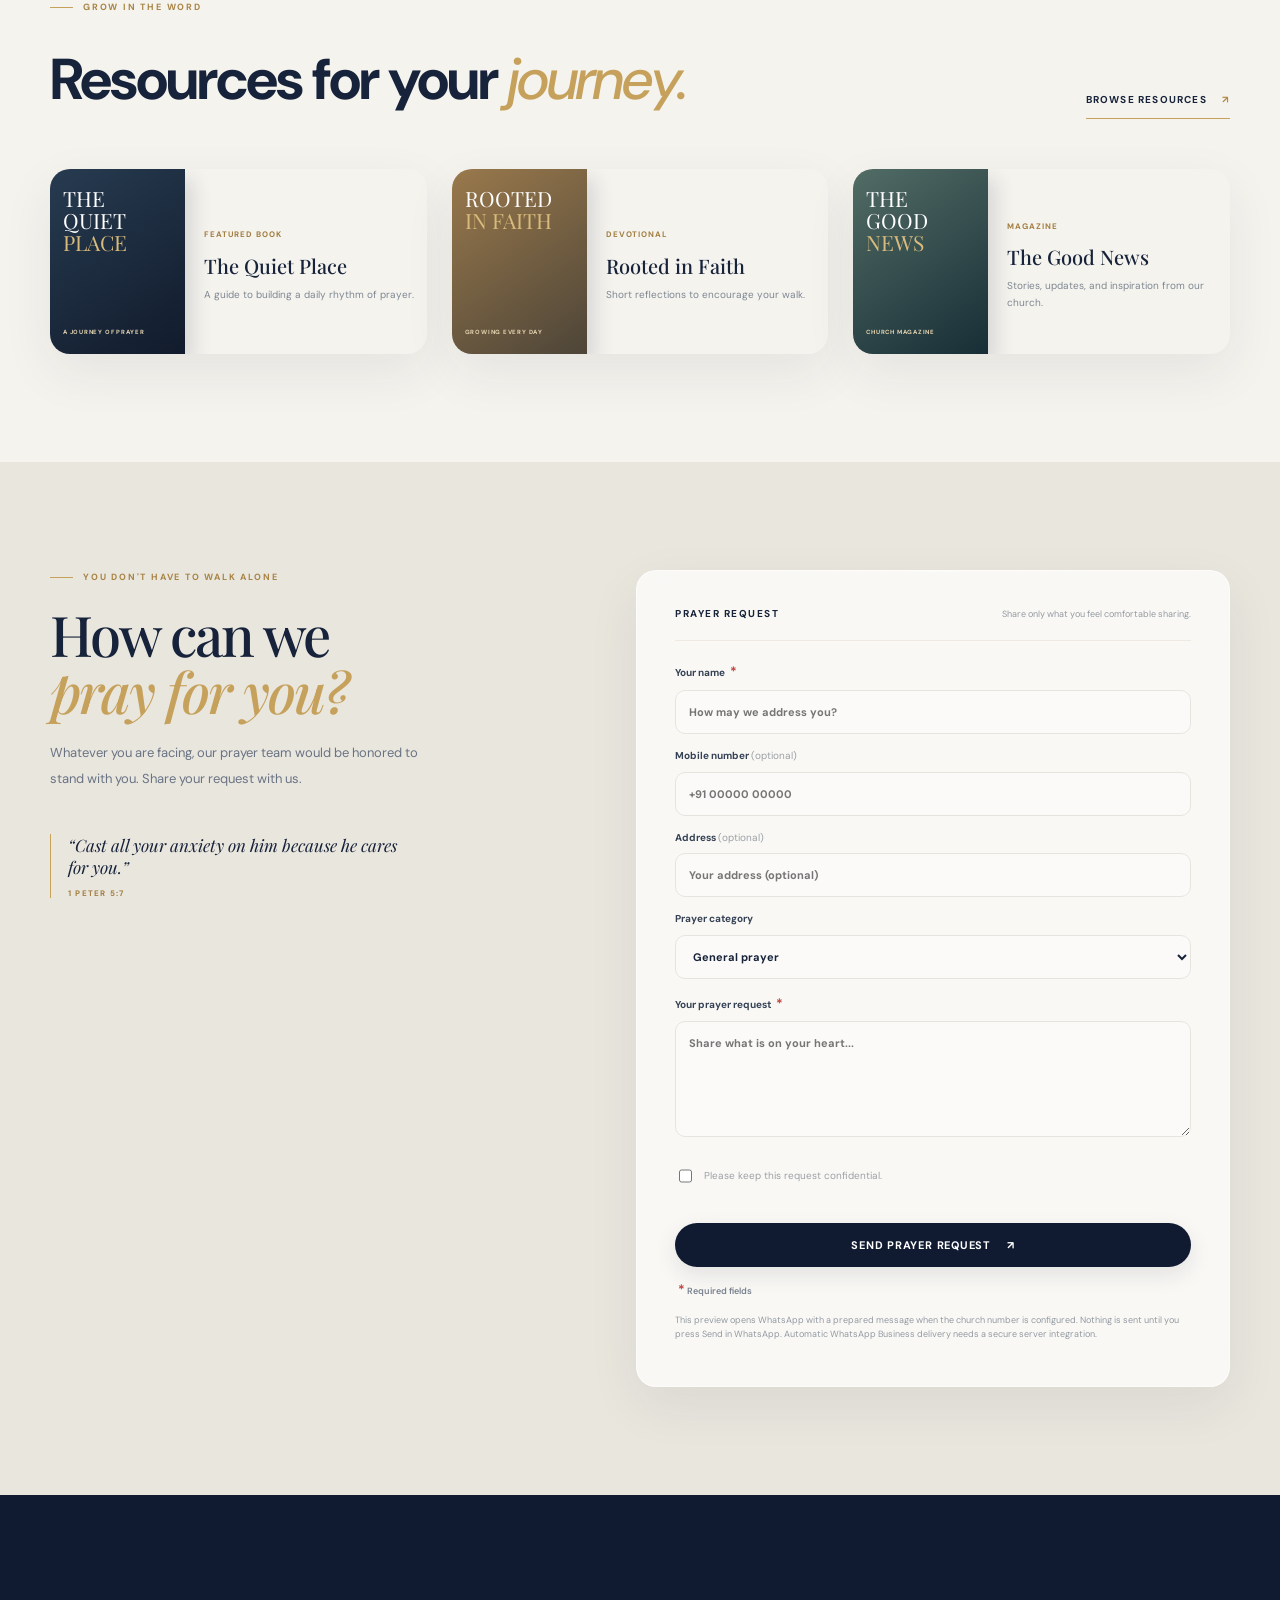
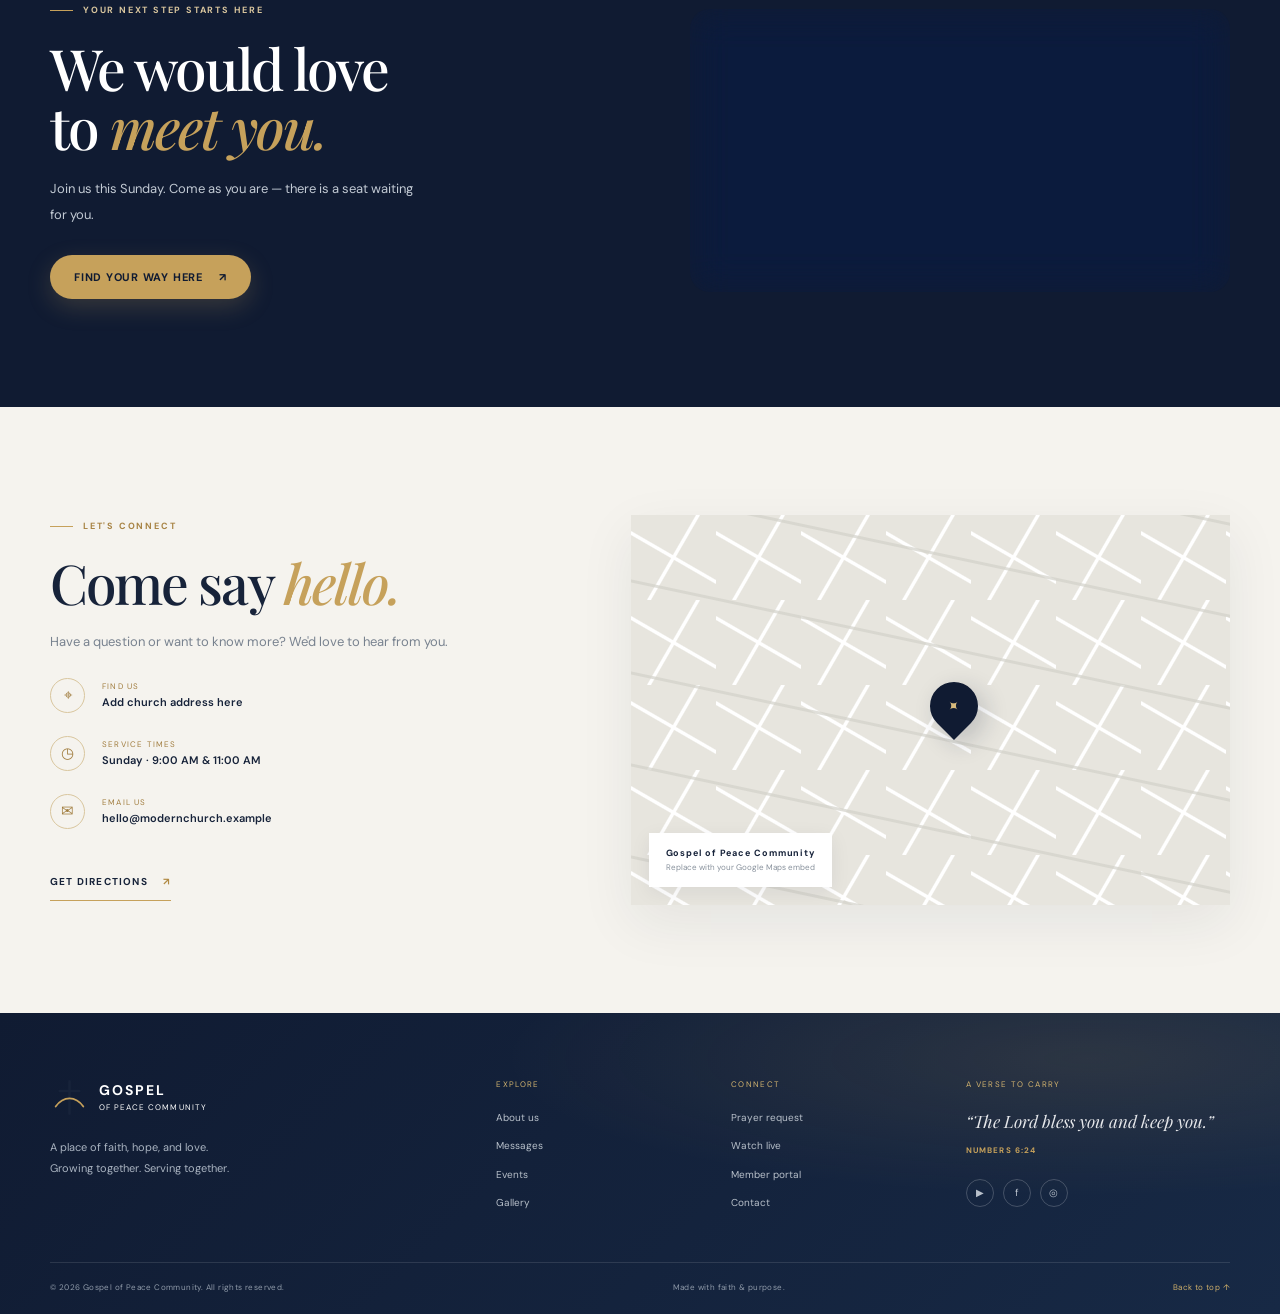
==== commit e6846d90: "Align prayer confidentiality checkbox label" ====
--- a/index.html
+++ b/index.html
@@ -225,7 +225,7 @@
             </select>
           </label>
           <label>Your prayer request <span class="required-mark" aria-hidden="true">*</span><textarea name="message" required minlength="8" maxlength="2000" rows="4" placeholder="Share what is on your heart..."></textarea></label>
-          <label class="check-label"><input type="checkbox" name="confidential" value="yes"> Please keep this request confidential.</label>
+          <label class="check-label"><input type="checkbox" name="confidential" value="yes"><span>Please keep this request confidential.</span></label>
           <button class="btn btn-dark form-submit" type="submit">Send prayer request <span>↗</span></button>
           <small class="form-required-note"><span class="required-mark" aria-hidden="true">*</span> Required fields</small>
           <small class="form-privacy">This preview opens WhatsApp with a prepared message when the church number is configured. Nothing is sent until you press Send in WhatsApp. Automatic WhatsApp Business delivery needs a secure server integration.</small>
--- a/styles.css
+++ b/styles.css
@@ -193,3 +193,32 @@
   font-weight:600;
 }
 html[data-theme="dark"] .form-required-note{color:#b5c0ce}
+
+/* Prayer form: mobile-first sizing and overflow protection */
+.prayer-section{overflow:hidden}
+.prayer-grid{min-width:0}
+.prayer-grid>*{min-width:0}
+.prayer-form{width:100%;max-width:100%;min-width:0}
+.prayer-form label{min-width:0}
+.prayer-form input:not([type=checkbox]),
+.prayer-form textarea,
+.prayer-form select{width:100%;max-width:100%;min-width:0;box-sizing:border-box}
+@media(max-width:760px){
+  .prayer-section.section-pad{padding:64px 0}
+  .prayer-grid{grid-template-columns:minmax(0,1fr);gap:30px}
+  .prayer-form{padding:24px 20px;border-radius:16px}
+  .form-heading{gap:6px}
+  .form-heading small{font-size:10px;line-height:1.5}
+  .prayer-form label{font-size:12px;margin:15px 0}
+  .prayer-form input:not([type=checkbox]),
+  .prayer-form textarea,
+  .prayer-form select{font-size:16px;min-height:48px;padding:12px}
+  .prayer-form textarea{min-height:130px}
+  .check-label{align-items:flex-start!important;line-height:1.5}
+  .check-label input{flex:0 0 auto;margin-top:2px}
+  .form-submit{min-height:50px}
+}
+@media(max-width:390px){
+  .prayer-form{padding:20px 15px}
+  .prayer-grid{gap:24px}
+}
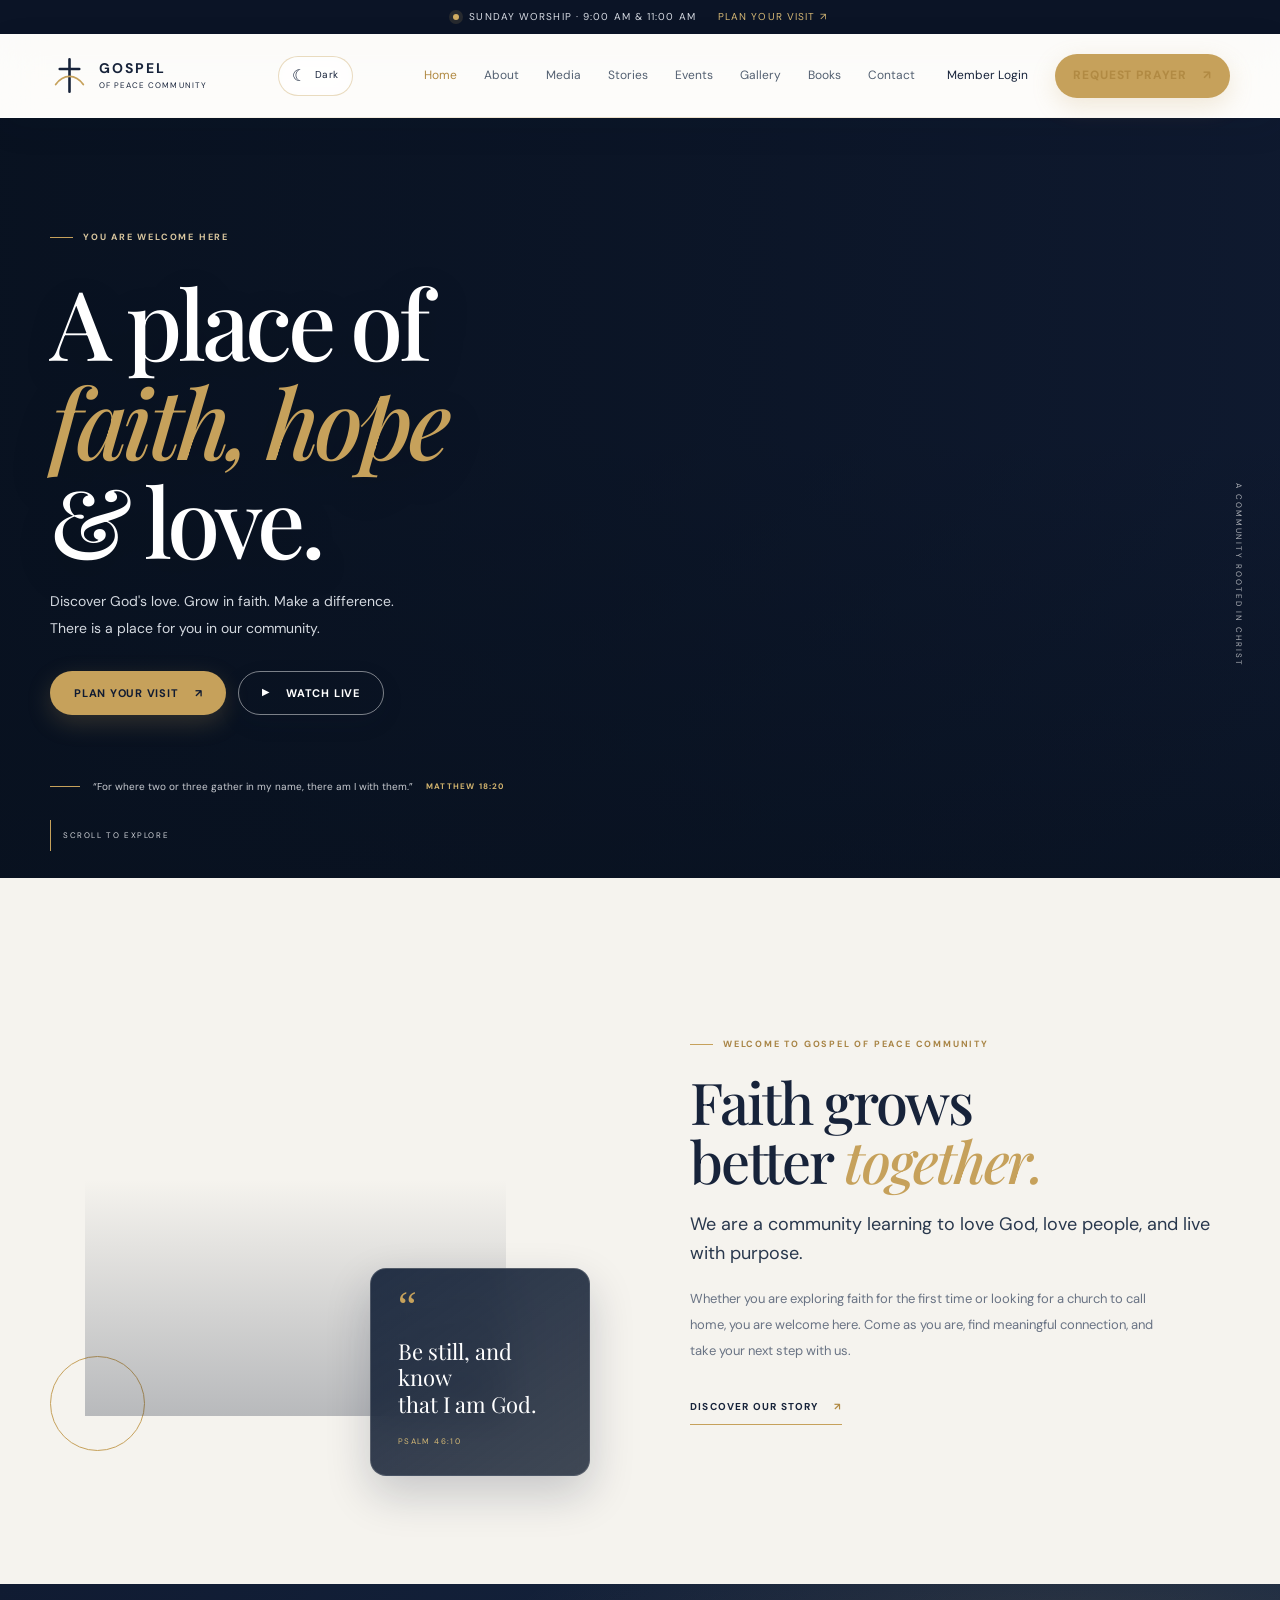
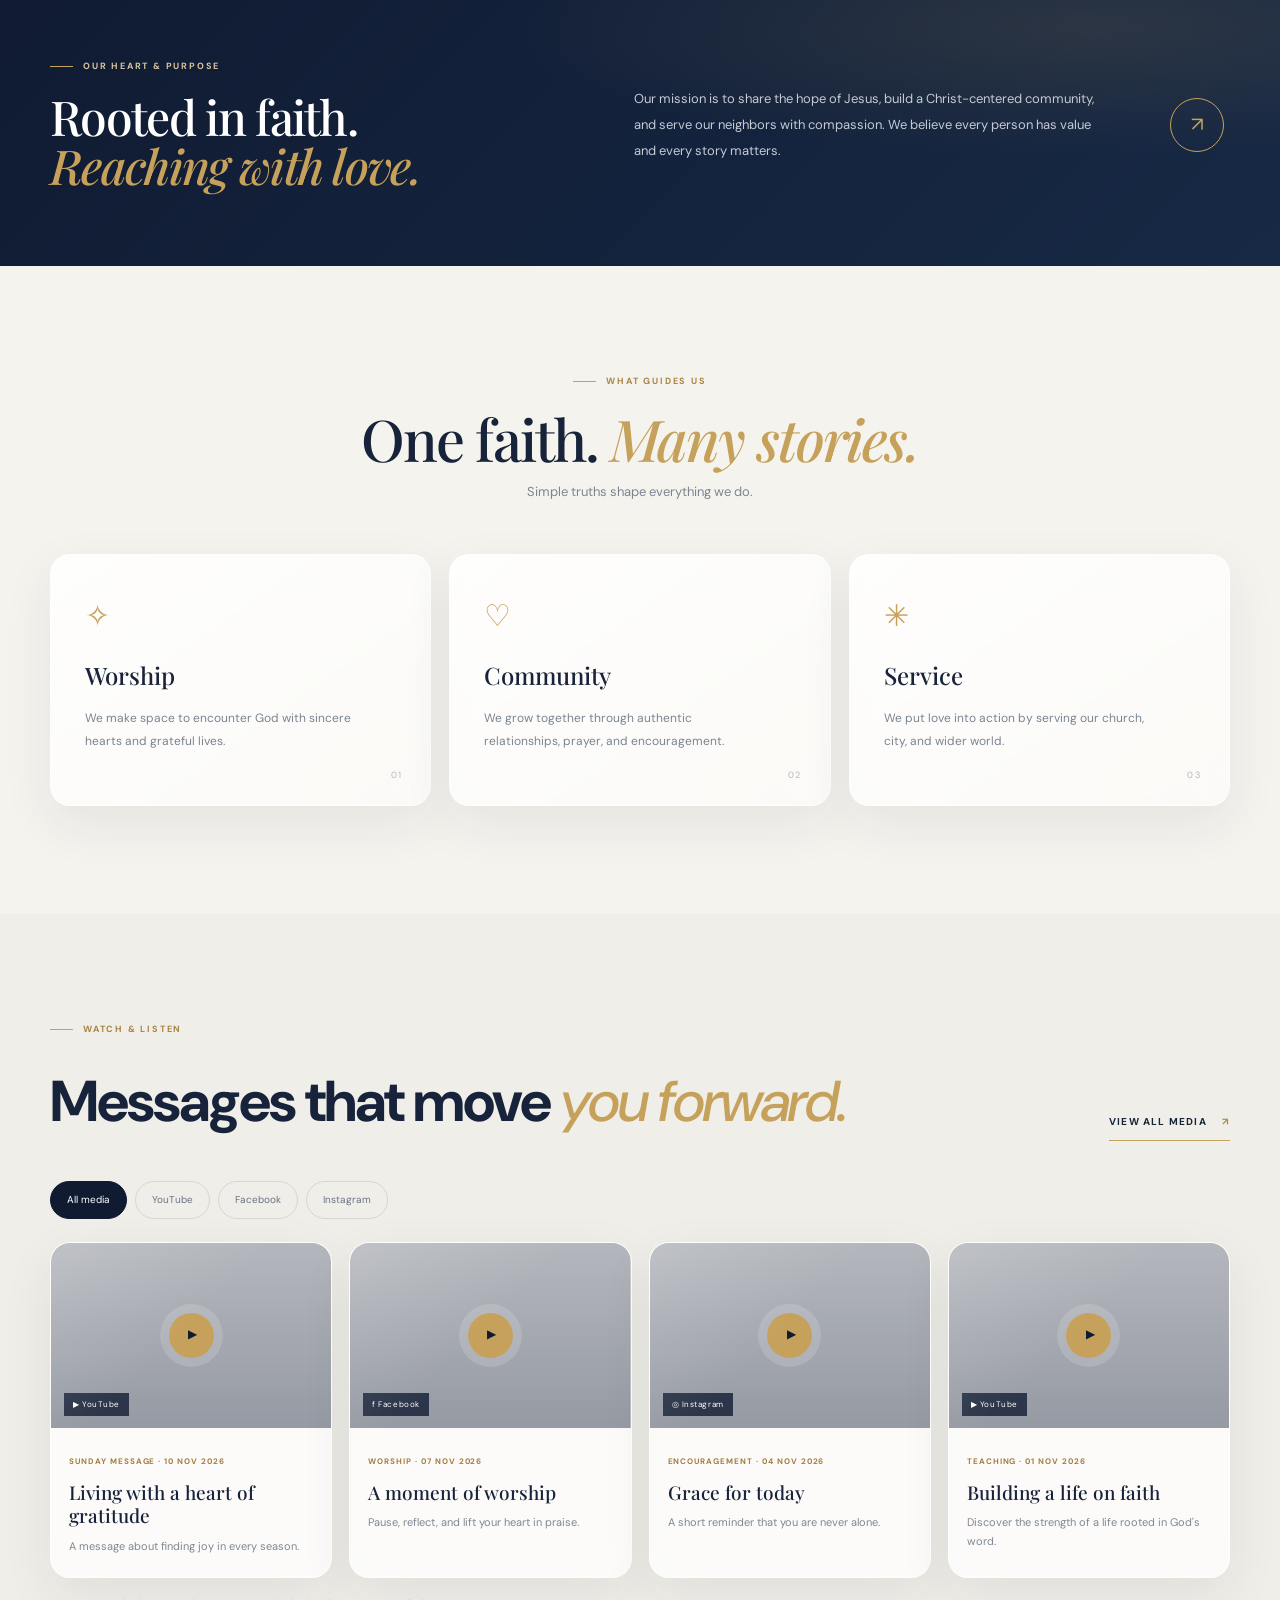
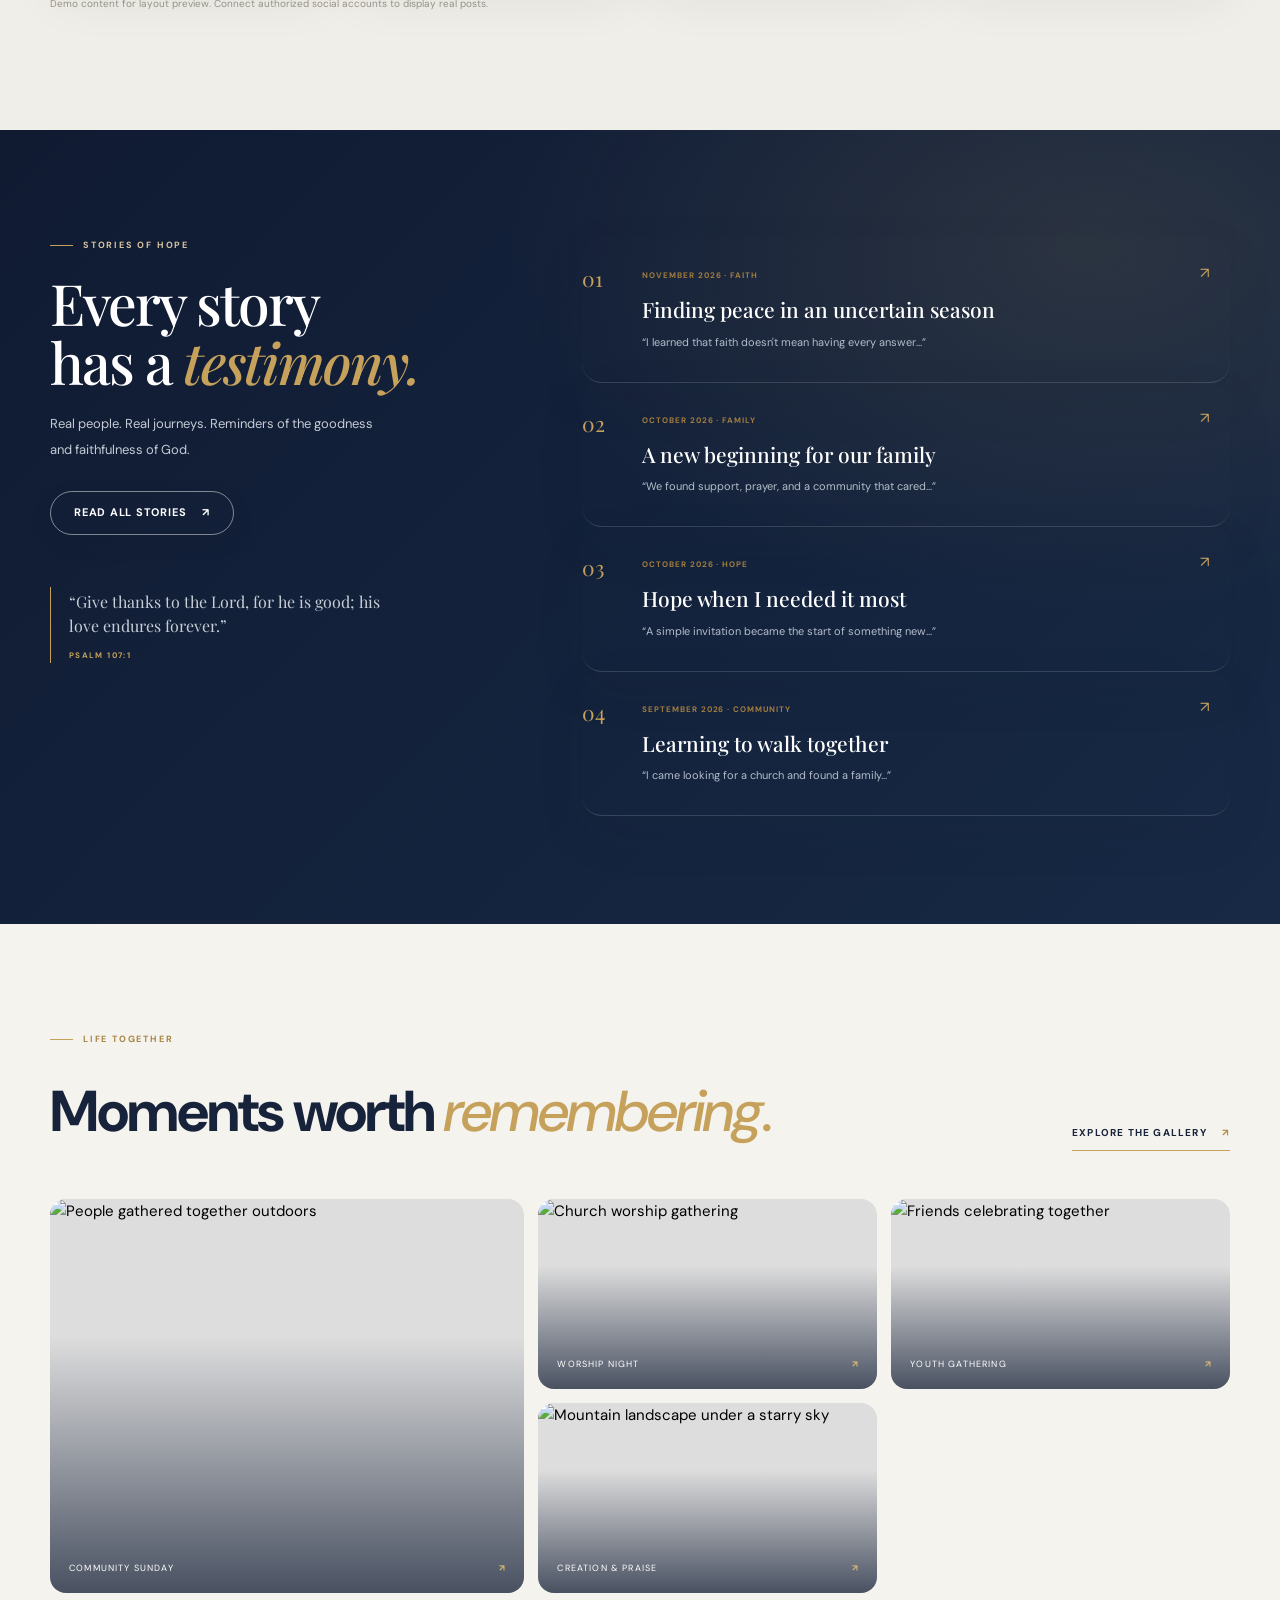
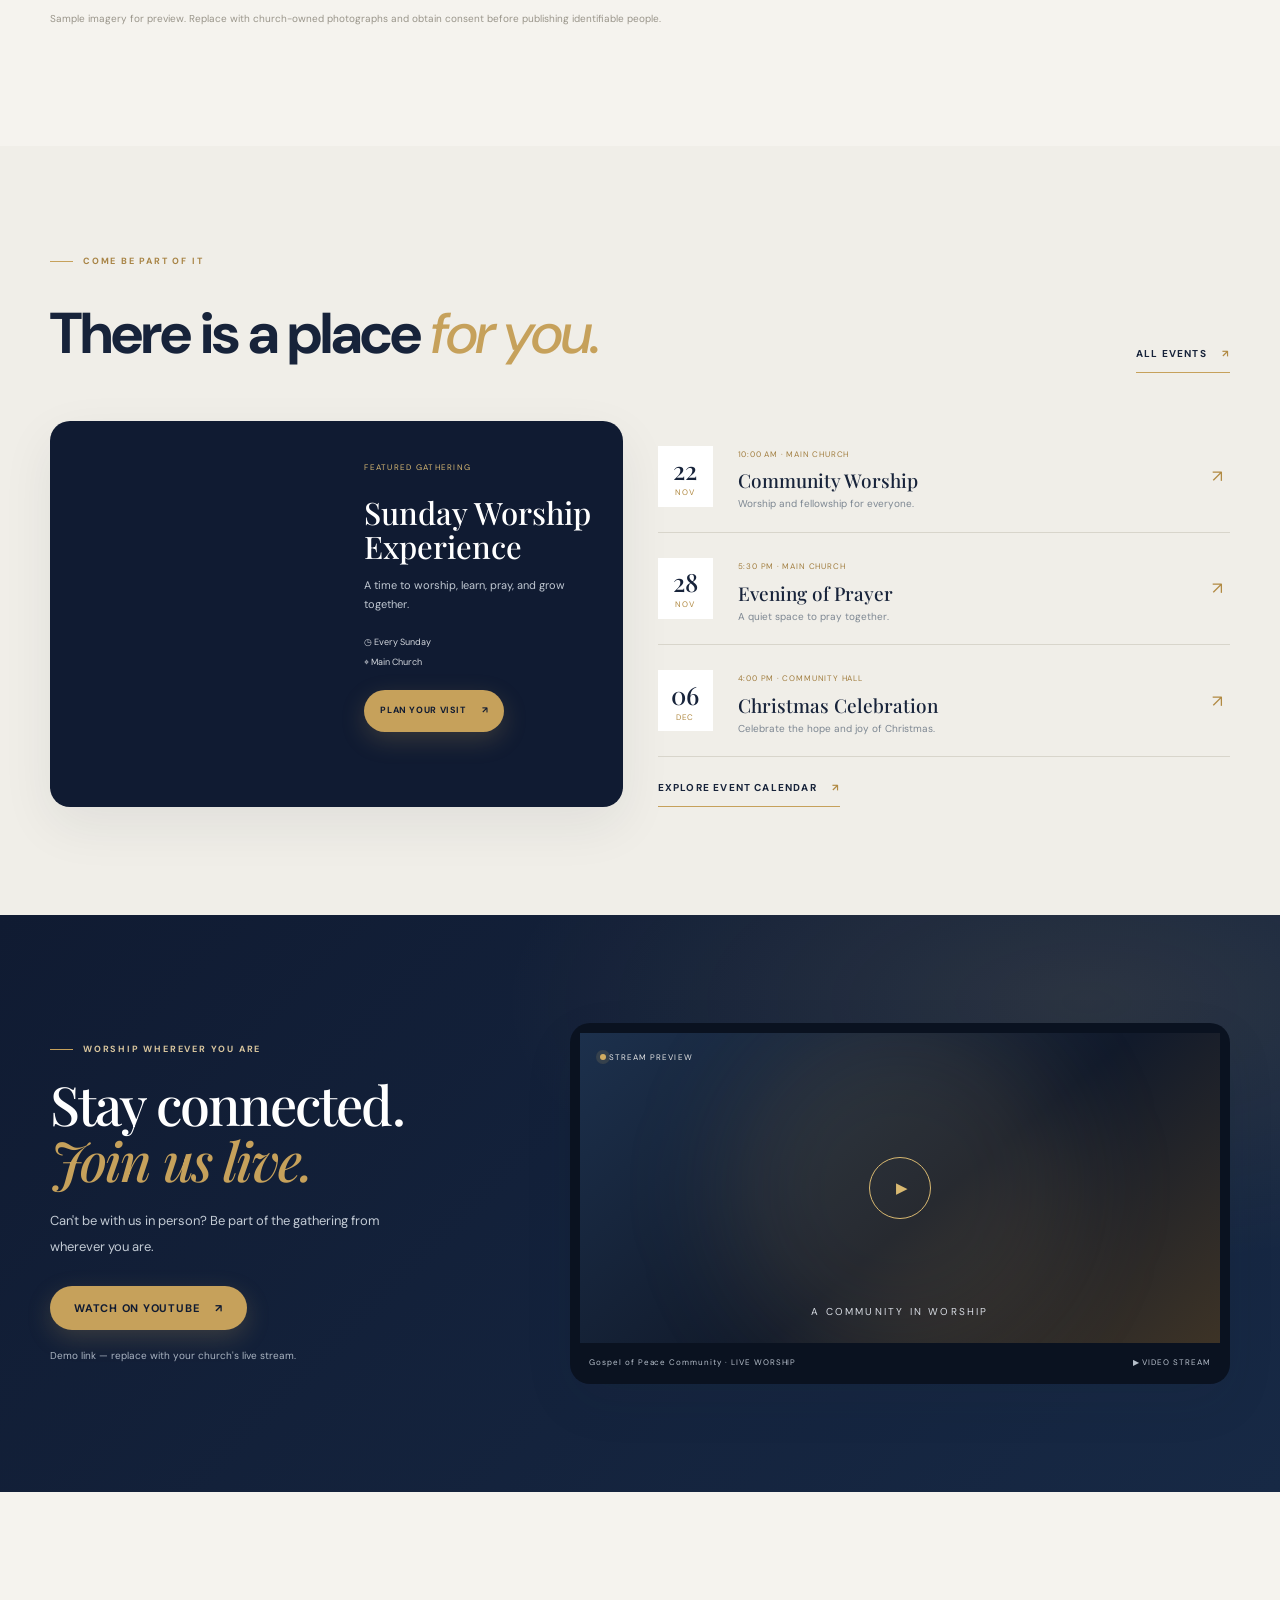
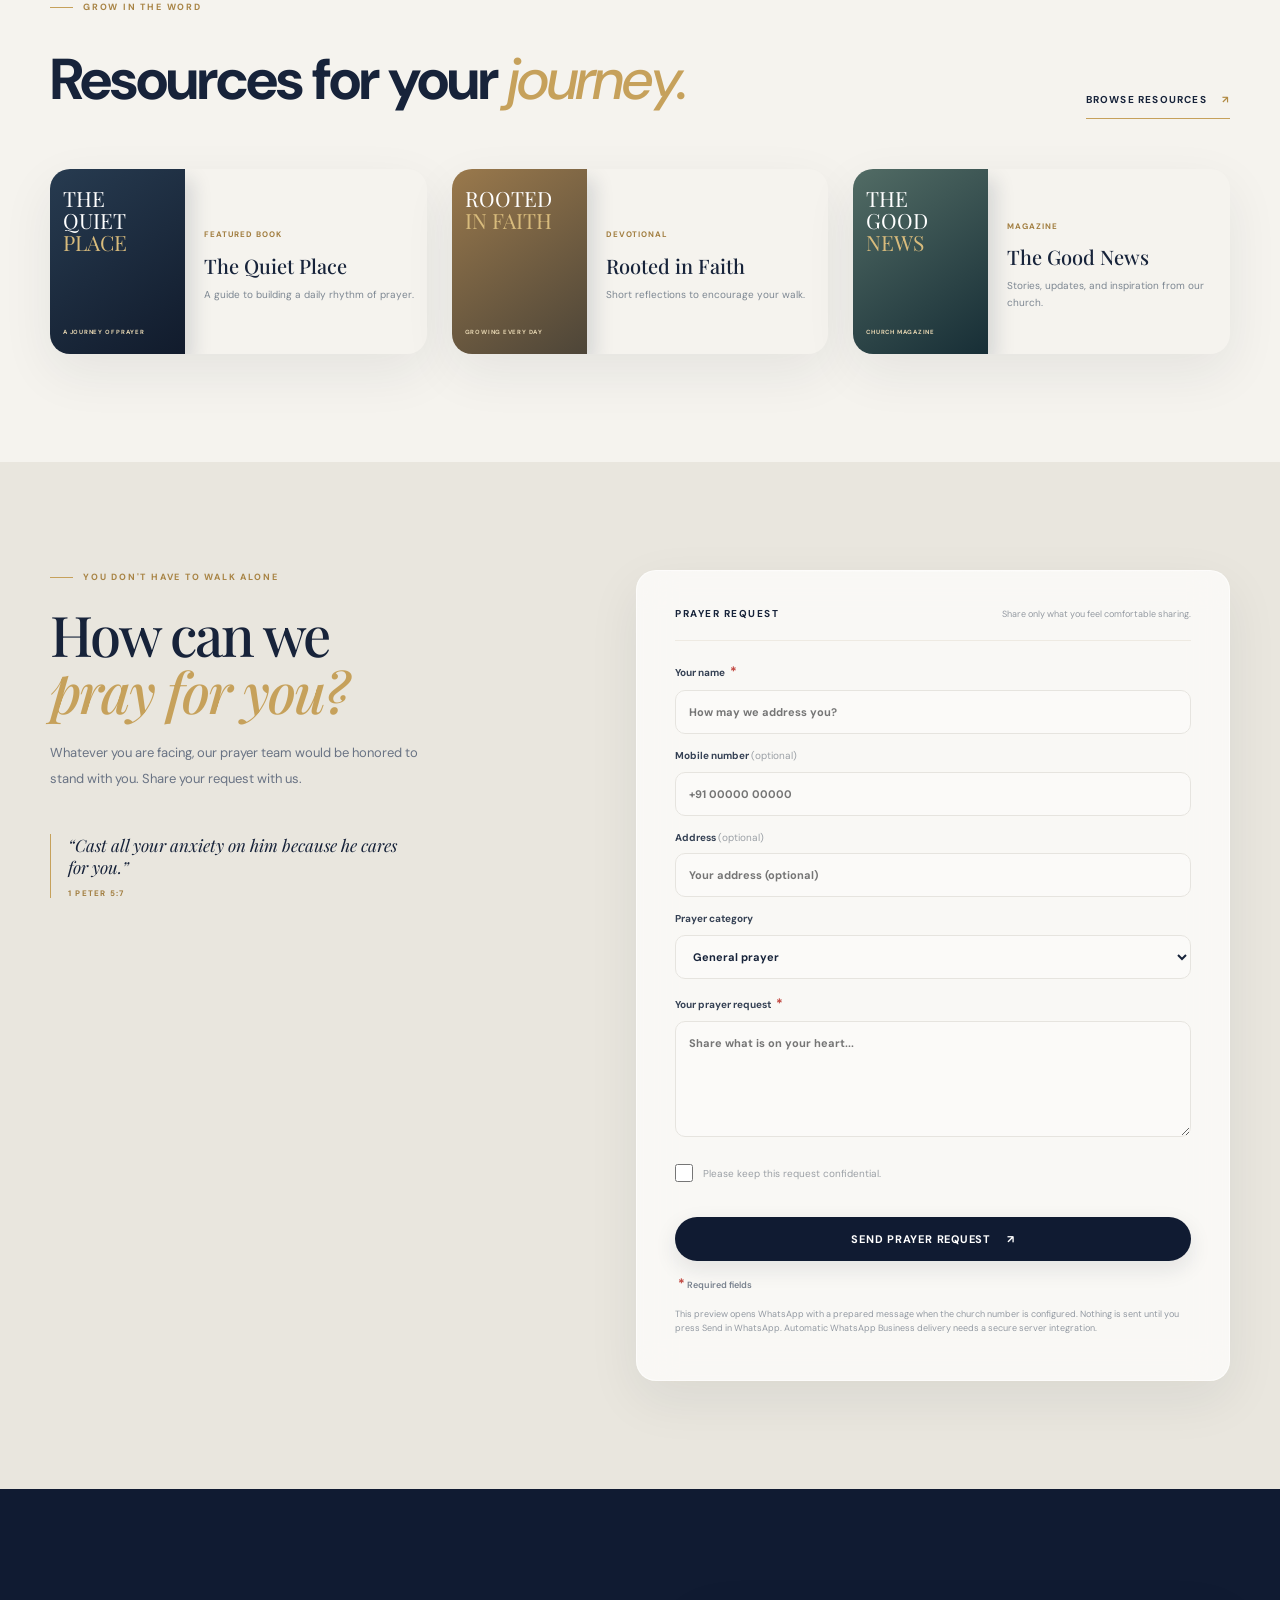
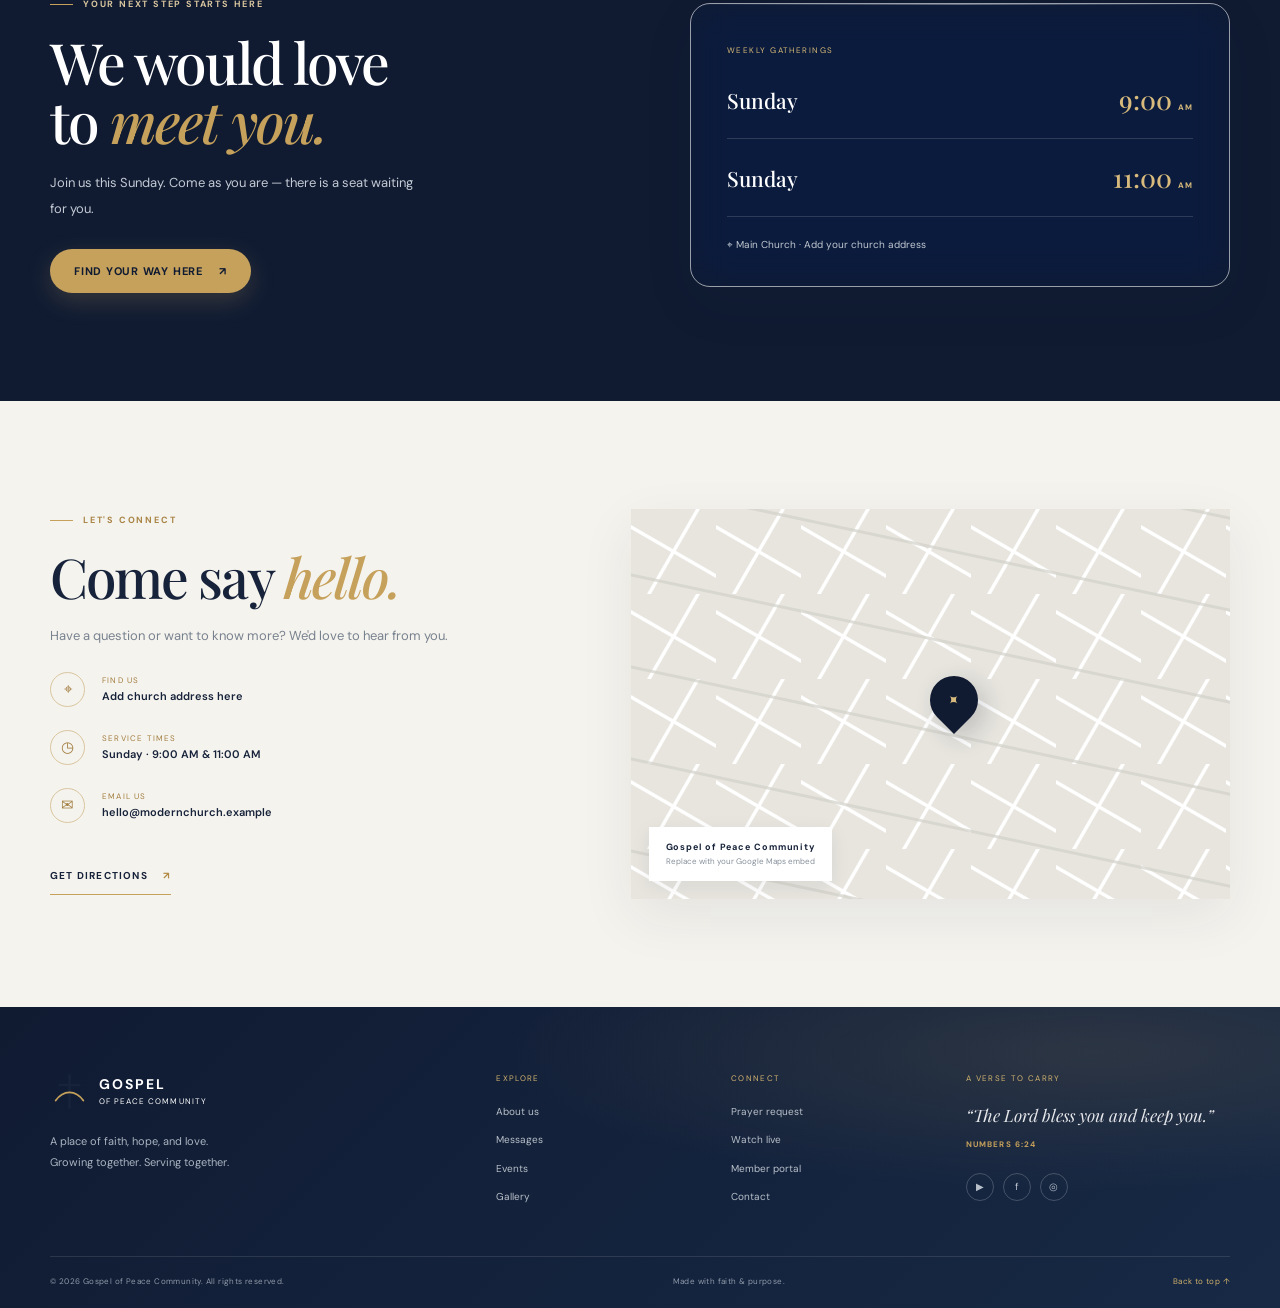
==== commit b7766eec: "Load shared mobile and back-to-top behavior" ====
--- a/index.html
+++ b/index.html
@@ -285,5 +285,6 @@
   <script src="home-testimony.js"></script>
   <script src="events-data.js"></script>
   <script src="event-preview.js"></script>
+  <script src="site-ui.js"></script>
 </body>
 </html>
--- a/styles.css
+++ b/styles.css
@@ -222,3 +222,35 @@
   .prayer-form{padding:20px 15px}
   .prayer-grid{gap:24px}
 }
+
+
+/* Keep the confidentiality checkbox and its label text on one aligned row on mobile. */
+.check-label{display:flex!important;align-items:center!important;gap:10px;}
+.check-label input[type="checkbox"]{display:block;flex:0 0 18px;width:18px;height:18px;margin:0;}
+.check-label span{display:block;flex:1;min-width:0;line-height:1.5;}
+@media(max-width:760px){.check-label{align-items:center!important;gap:10px}.check-label input[type="checkbox"]{flex-basis:18px;width:18px;height:18px;margin:0}}
+
+
+/* Consistent mobile filter/form sizing: prevents iOS Safari input-focus zoom. */
+@media (max-width: 760px) {
+  input[type="search"], input[type="text"], input[type="email"], input[type="tel"],
+  input[type="number"], input[type="url"], input[type="date"], textarea, select {
+    box-sizing: border-box;
+    max-width: 100%;
+    min-width: 0;
+    font-size: 16px !important;
+  }
+  .media-controls, .testimonies-controls, .events-toolbar, .gallery-controls, .books-controls,
+  .media-search-wrap, .testimonies-search, .events-search, .gallery-search, .books-search {
+    min-width: 0;
+    max-width: 100%;
+  }
+  .media-search-wrap input, .testimonies-search input, .events-search input,
+  .gallery-search input, .books-search input {
+    min-width: 0;
+    width: 100%;
+    font-size: 16px !important;
+  }
+}
+html { scroll-behavior: smooth; }
+#top { scroll-margin-top: 0; }
